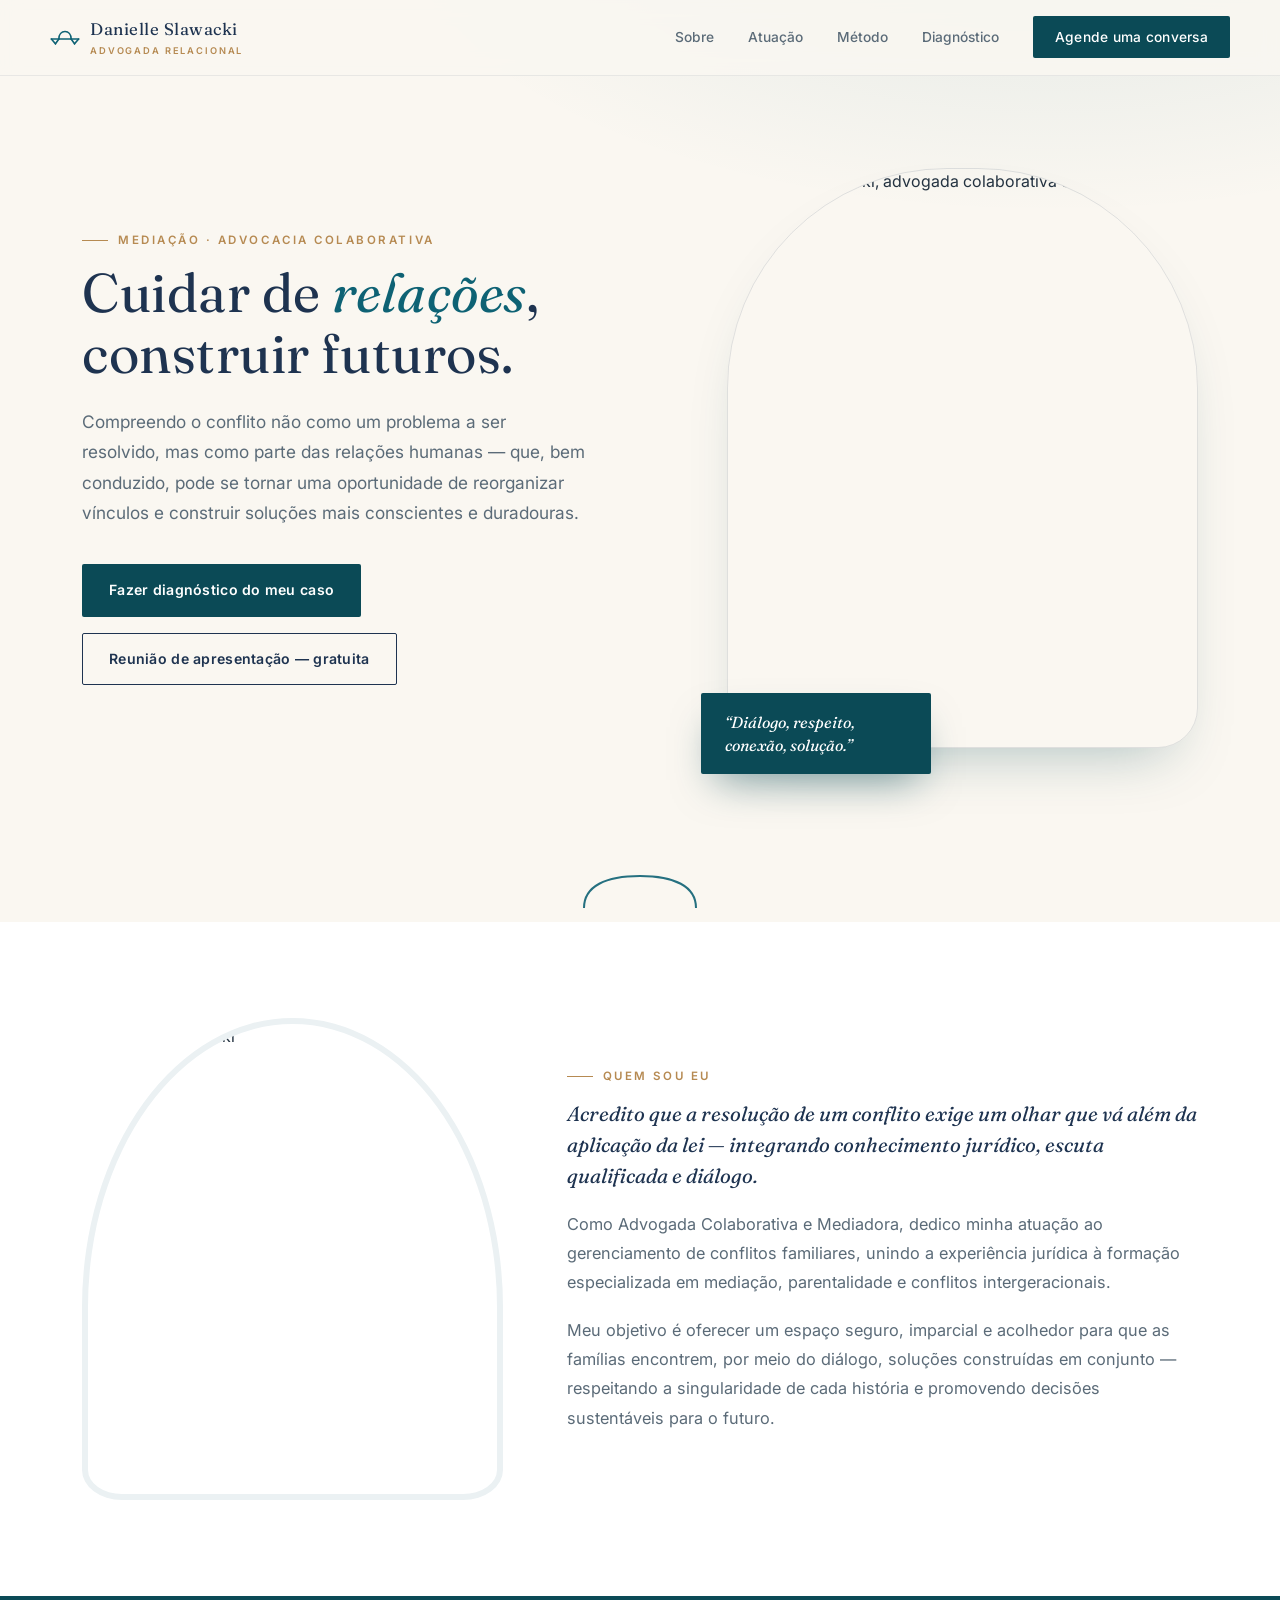
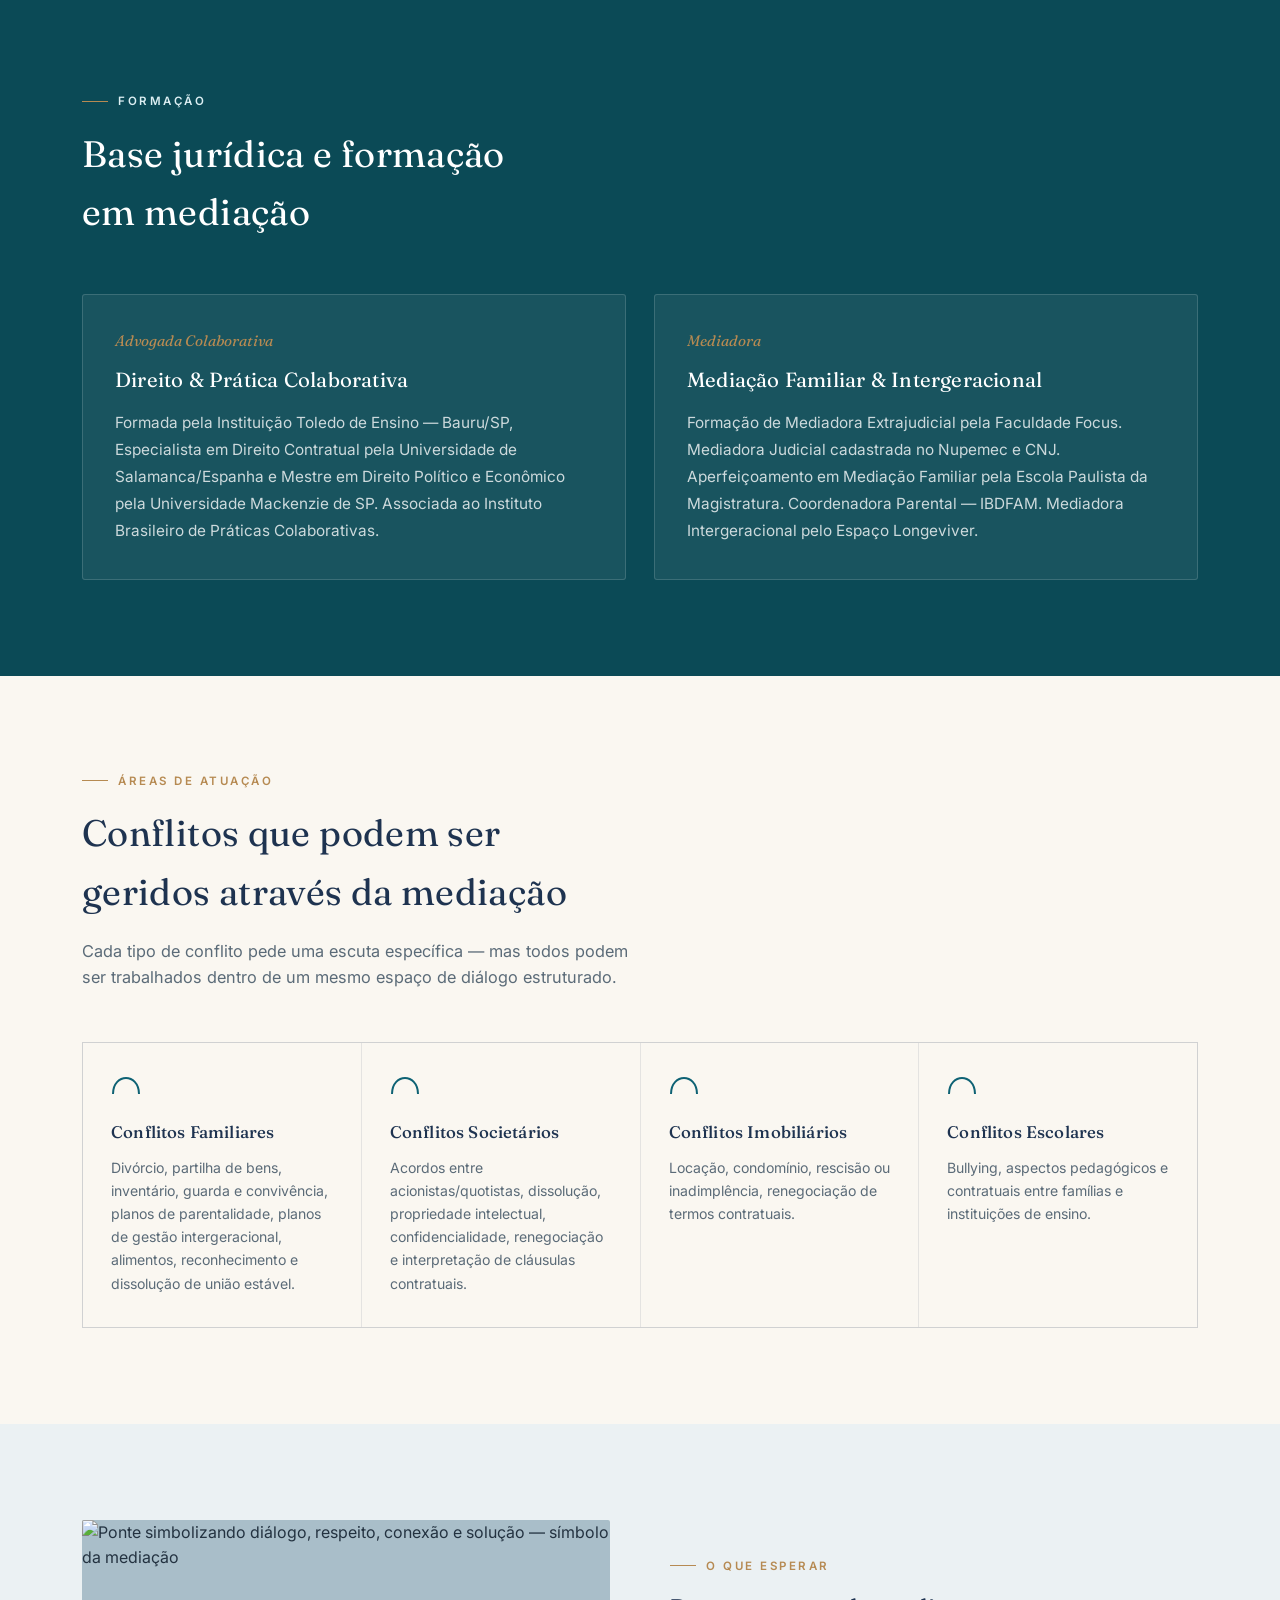
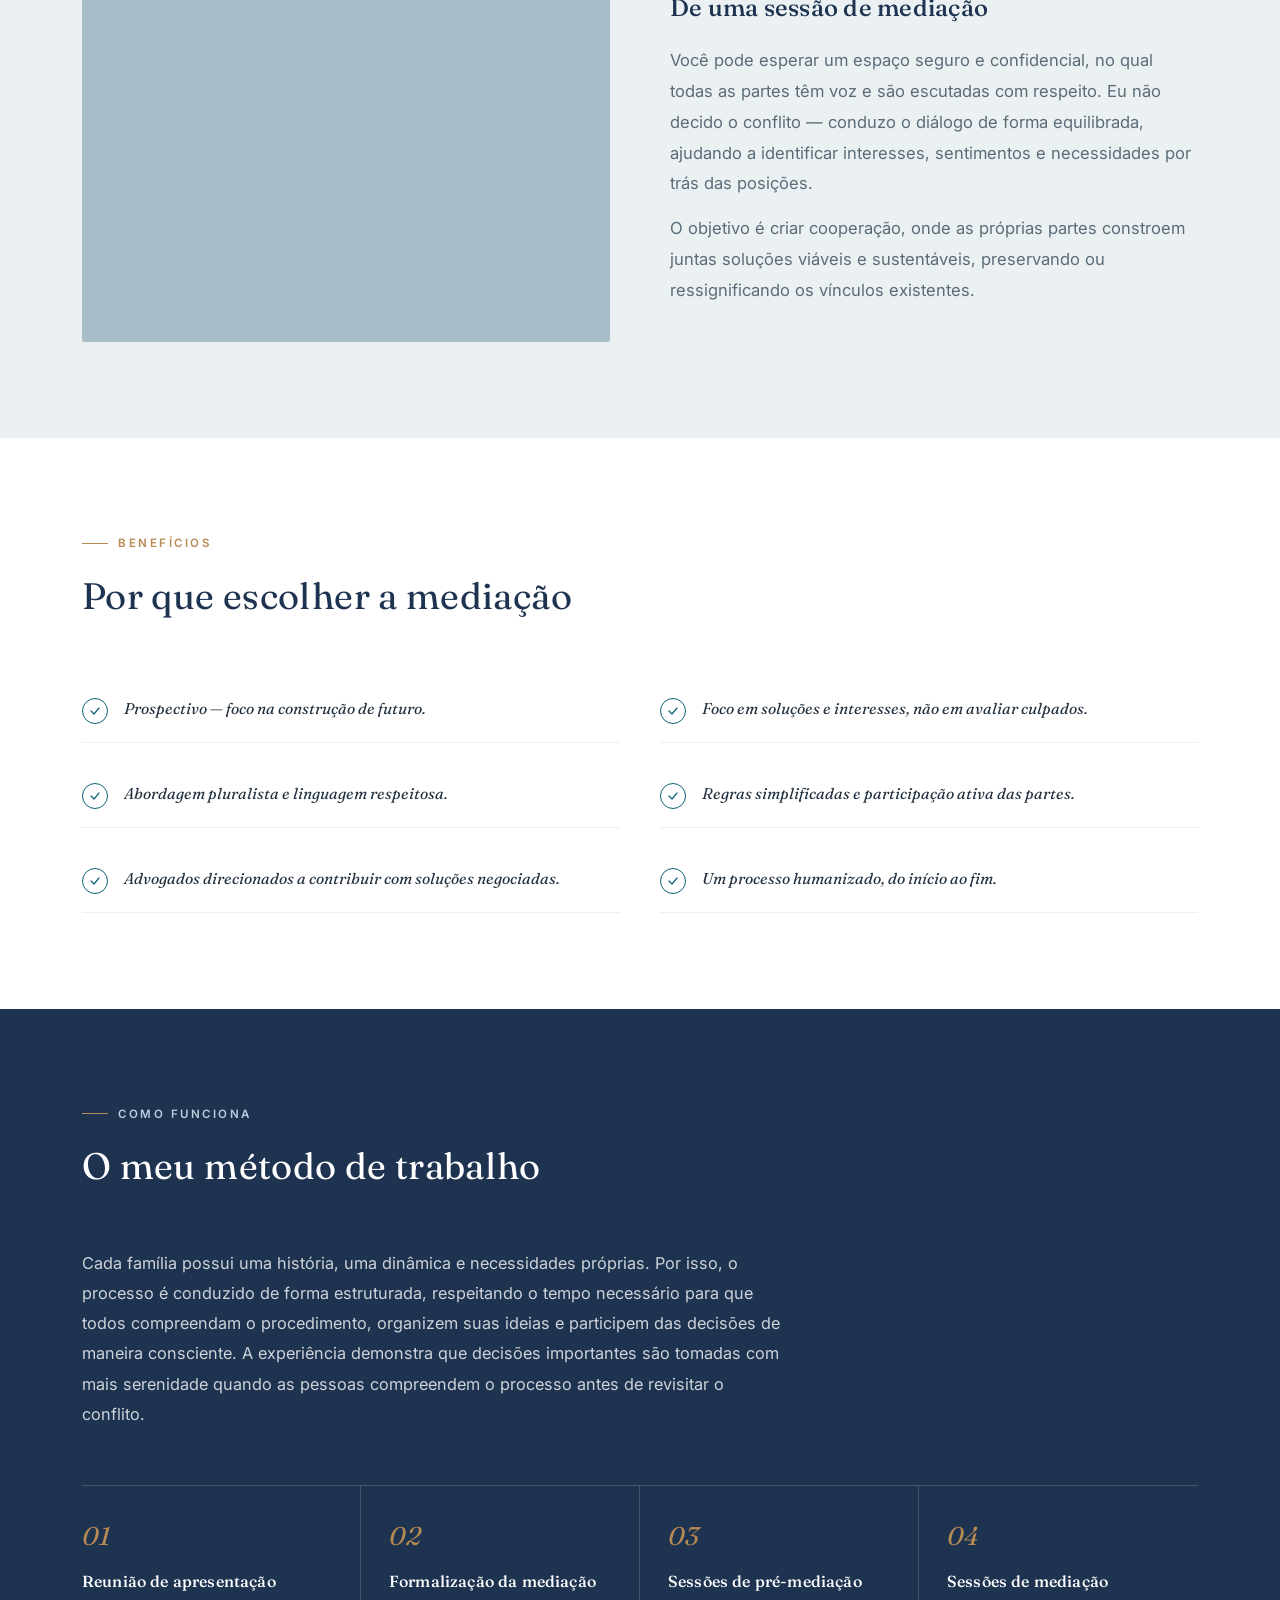
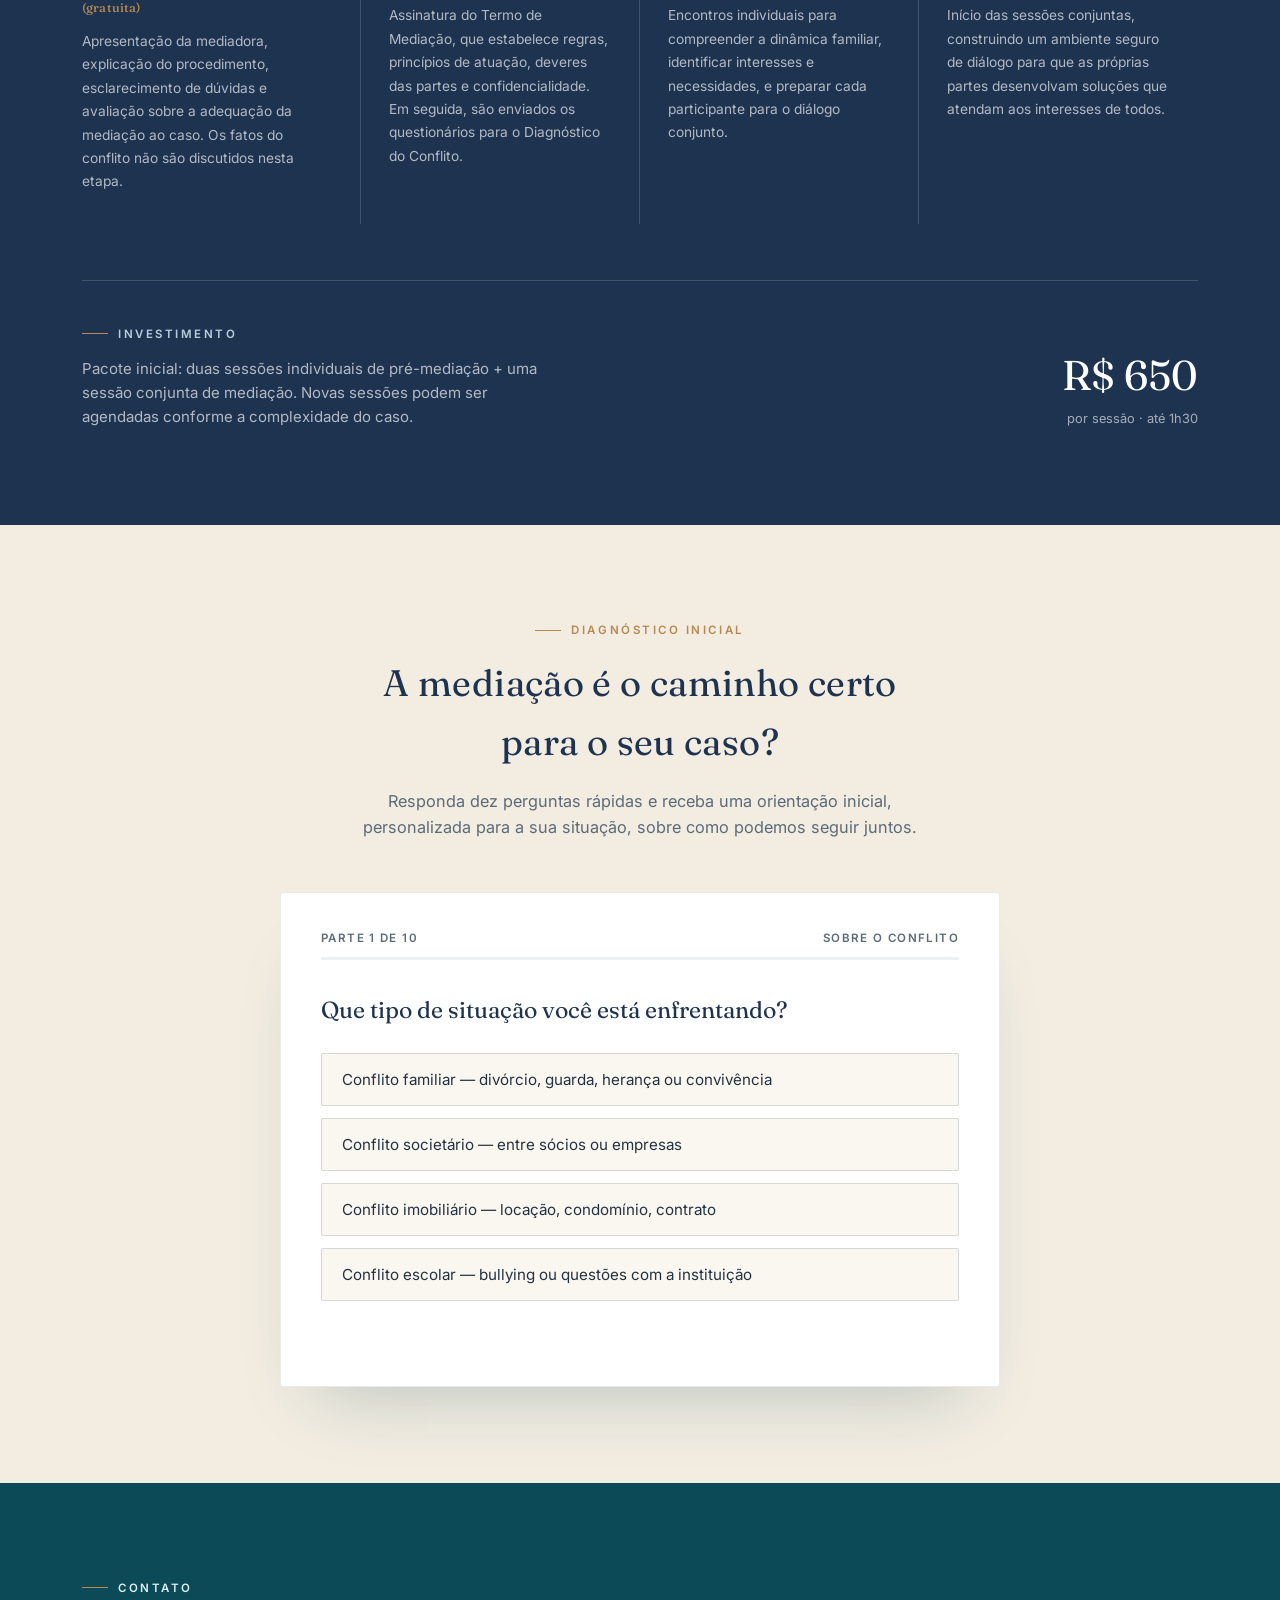
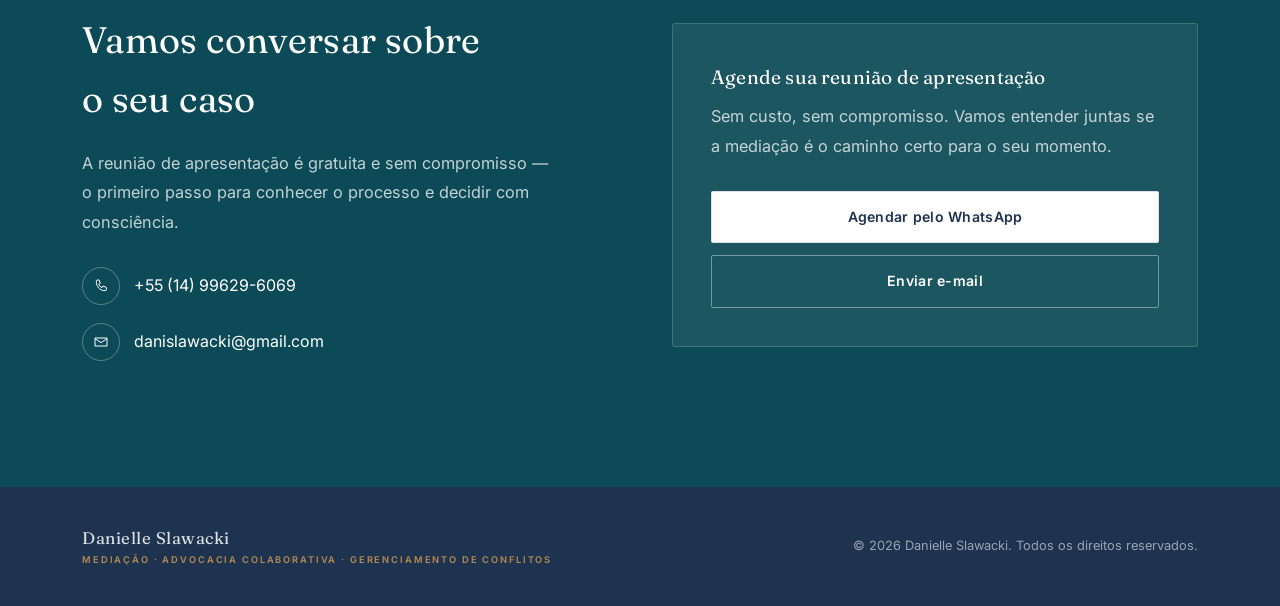
==== index.html @ 9bd189d7 "Rename INDEX~1.HTM to index.html" ====
<!DOCTYPE html>
<html lang="pt-BR">
<head>
<meta charset="UTF-8">
<meta name="viewport" content="width=device-width, initial-scale=1.0">
<title>Danielle Slawacki — Advogada Relacional | Mediação e Advocacia Colaborativa</title>
<meta name="description" content="Mediação, advocacia colaborativa e gerenciamento de conflitos familiares, societários e imobiliários. Reunião de apresentação gratuita.">
<link rel="preconnect" href="https://fonts.googleapis.com">
<link rel="preconnect" href="https://fonts.gstatic.com" crossorigin>
<link href="https://fonts.googleapis.com/css2?family=Fraunces:ital,opsz,wght@0,9..144,300;0,9..144,400;0,9..144,500;0,9..144,600;1,9..144,400;1,9..144,500&family=Inter:wght@300;400;500;600;700&display=swap" rel="stylesheet">
<style>
  :root{
    --teal-deep:#0B4A56;
    --teal:#0E6274;
    --teal-soft:#2E8494;
    --navy:#1E3350;
    --sage:#A9BEC9;
    --sage-light:#EBF1F3;
    --cream:#FAF7F1;
    --cream-dark:#F2ECE1;
    --gold:#B68A52;
    --white:#FFFFFF;
    --ink:#233240;
    --ink-soft:#5B6B78;
    --radius-arch: 200px 200px 0 0;
    --serif: 'Fraunces', serif;
    --sans: 'Inter', sans-serif;
  }

  *{box-sizing:border-box; margin:0; padding:0;}
  html{scroll-behavior:smooth;}
  body{
    font-family: var(--sans);
    color: var(--ink);
    background: var(--cream);
    line-height:1.6;
    -webkit-font-smoothing:antialiased;
  }
  img{max-width:100%; display:block;}
  a{color:inherit; text-decoration:none;}
  ul{list-style:none;}

  .container{max-width:1180px; margin:0 auto; padding:0 32px;}
  @media (max-width:640px){ .container{padding:0 22px;} }

  h1,h2,h3,h4{font-family:var(--serif); color:var(--navy); font-weight:500; letter-spacing:.01em;}

  .eyebrow{
    font-family:var(--sans); font-size:.72rem; letter-spacing:.22em; text-transform:uppercase;
    color:var(--gold); font-weight:600; margin-bottom:14px; display:flex; align-items:center; gap:10px;
  }
  .eyebrow::before{content:''; width:26px; height:1px; background:var(--gold);}

  /* ---------- Arch / bridge signature motif ---------- */
  .arch-divider{ width:100%; height:64px; display:flex; align-items:center; justify-content:center; }
  .arch-divider svg{ height:40px; width:auto; opacity:.9; }

  .arch-mask-top{
    -webkit-mask-image: radial-gradient(circle at 50% 100%, transparent 0, transparent 0);
  }

  /* ---------- Header ---------- */
  header{
    position:fixed; top:0; left:0; right:0; z-index:100;
    background:rgba(250,247,241,.86); backdrop-filter: blur(10px);
    border-bottom:1px solid rgba(30,51,80,.08);
    transition: background .3s;
  }
  .nav-wrap{display:flex; align-items:center; justify-content:space-between; padding:16px 0;}
  .brand{display:flex; align-items:center; gap:10px;}
  .brand svg{ width:30px; height:24px; }
  .brand-text{font-family:var(--serif); font-size:1.05rem; color:var(--navy); letter-spacing:.03em;}
  .brand-text span{display:block; font-family:var(--sans); font-size:.58rem; letter-spacing:.2em; color:var(--gold); font-weight:600; margin-top:1px;}

  nav.links{display:flex; gap:34px; align-items:center;}
  nav.links a{font-size:.86rem; color:var(--ink-soft); font-weight:500; transition:color .2s;}
  nav.links a:hover{color:var(--teal);}
  .nav-cta{
    background:var(--teal-deep); color:var(--white); padding:10px 22px; border-radius:2px;
    font-size:.82rem; font-weight:600; letter-spacing:.02em; transition:background .2s;
  }
  nav.links a.nav-cta{ color:var(--white); }
  .nav-cta:hover{background:var(--navy); color:var(--white);}
  .menu-btn{display:none; flex-direction:column; gap:5px; background:none; border:none; cursor:pointer; padding:6px;}
  .menu-btn span{width:22px; height:2px; background:var(--navy); display:block;}

  @media (max-width: 880px){
    nav.links{ position:fixed; top:64px; left:0; right:0; background:var(--cream); flex-direction:column;
      align-items:flex-start; gap:0; padding:8px 22px 20px; border-bottom:1px solid rgba(30,51,80,.08);
      transform:translateY(-130%); transition:transform .3s ease; }
    nav.links.open{ transform:translateY(0); }
    nav.links a{ width:100%; padding:13px 0; border-bottom:1px solid rgba(30,51,80,.06); }
    .nav-cta{ margin-top:12px; text-align:center; }
    .menu-btn{display:flex;}
  }

  /* ---------- Hero ---------- */
  .hero{
    padding:168px 0 110px;
    background:
      radial-gradient(1100px 500px at 82% -10%, rgba(14,98,116,.10), transparent 60%),
      var(--cream);
    position:relative; overflow:hidden;
  }
  .hero-grid{display:grid; grid-template-columns:1.05fr .85fr; gap:64px; align-items:center;}
  @media (max-width:900px){ .hero-grid{grid-template-columns:1fr; gap:48px;} }

  .hero h1{font-size:clamp(2.3rem, 4.4vw, 3.4rem); line-height:1.12; font-weight:400; color:var(--navy);}
  .hero h1 em{font-style:italic; color:var(--teal);}
  .hero p.lede{margin-top:22px; font-size:1.08rem; color:var(--ink-soft); max-width:46ch; line-height:1.75;}
  .hero-ctas{display:flex; gap:16px; margin-top:36px; flex-wrap:wrap;}

  .btn{
    display:inline-flex; align-items:center; gap:10px; padding:14px 26px; font-size:.88rem; font-weight:600;
    letter-spacing:.02em; border-radius:2px; transition:all .25s ease; cursor:pointer; border:1px solid transparent;
  }
  .btn-primary{background:var(--teal-deep); color:var(--white);}
  .btn-primary:hover{background:var(--navy); transform:translateY(-1px);}
  .btn-outline{border-color:var(--navy); color:var(--navy);}
  .btn-outline:hover{background:var(--navy); color:var(--white);}
  .btn-light{background:var(--white); color:var(--navy); border-color:rgba(30,51,80,.15);}
  .btn-light:hover{border-color:var(--navy);}

  .hero-photo{position:relative;}
  .hero-photo .frame{
    border-radius:220px 220px 40px 40px; overflow:hidden; border:1px solid rgba(30,51,80,.12);
    box-shadow:0 30px 60px -30px rgba(11,74,86,.35);
  }
  .hero-photo img{width:100%; aspect-ratio:3/3.7; object-fit:cover;}
  .hero-tagline{
    position:absolute; bottom:-26px; left:-26px; background:var(--teal-deep); color:var(--white);
    padding:18px 24px; max-width:230px; border-radius:2px; box-shadow:0 20px 40px -14px rgba(11,74,86,.5);
  }
  .hero-tagline p{font-family:var(--serif); font-style:italic; font-size:1rem; line-height:1.4;}
  @media (max-width:900px){ .hero-tagline{left:0;} }

  /* ---------- Sections generic ---------- */
  section{padding:96px 0;}
  .section-head{max-width:640px; margin-bottom:52px;}
  .section-head h2{font-size:clamp(1.7rem,3vw,2.3rem); font-weight:400;}
  .section-head p{margin-top:16px; color:var(--ink-soft); font-size:1.02rem; max-width:56ch;}

  /* ---------- Quem sou eu ---------- */
  .about{background:var(--white);}
  .about-grid{display:grid; grid-template-columns:.8fr 1.2fr; gap:64px; align-items:center;}
  @media (max-width:860px){ .about-grid{grid-template-columns:1fr;} }
  .about-photo{border-radius:50% 50% 40px 40px / 60% 60% 30px 30px; overflow:hidden; border:6px solid var(--sage-light);}
  .about-photo img{width:100%; aspect-ratio:1/1.15; object-fit:cover;}
  .about-text p{color:var(--ink-soft); margin-bottom:18px; font-size:1.02rem; line-height:1.8;}
  .about-text p:first-of-type{font-family:var(--serif); font-size:1.28rem; font-style:italic; color:var(--navy); line-height:1.5;}

  /* ---------- Formação ---------- */
  .formacao{background:var(--teal-deep); color:var(--white); position:relative;}
  .formacao .section-head h2, .formacao .eyebrow{color:var(--white);}
  .formacao .eyebrow{color:#DCEFF3;}
  .formacao .eyebrow::before{background:var(--gold);}
  .formacao .section-head p{color:rgba(255,255,255,.72);}
  .cards-2{display:grid; grid-template-columns:1fr 1fr; gap:28px;}
  @media (max-width:760px){ .cards-2{grid-template-columns:1fr;} }
  .fcard{
    background:rgba(255,255,255,.06); border:1px solid rgba(255,255,255,.15); padding:34px 32px; border-radius:3px;
  }
  .fcard .fnum{font-family:var(--serif); font-style:italic; color:var(--gold); font-size:.95rem; margin-bottom:10px; display:block;}
  .fcard h3{color:var(--white); font-size:1.28rem; margin-bottom:14px; font-weight:400;}
  .fcard p{color:rgba(255,255,255,.78); font-size:.96rem; line-height:1.75;}

  /* ---------- Áreas / conflitos ---------- */
  .areas{background:var(--cream);}
  .areas-grid{display:grid; grid-template-columns:repeat(4,1fr); gap:1px; background:rgba(30,51,80,.1); border:1px solid rgba(30,51,80,.1);}
  @media (max-width:900px){ .areas-grid{grid-template-columns:repeat(2,1fr);} }
  @media (max-width:560px){ .areas-grid{grid-template-columns:1fr;} }
  .area-card{background:var(--cream); padding:32px 28px;}
  .area-card .arch-icon{margin-bottom:16px;}
  .area-card h3{font-size:1.05rem; margin-bottom:10px; font-weight:500;}
  .area-card p{font-size:.88rem; color:var(--ink-soft); line-height:1.65;}

  /* ---------- Sessão / expect ---------- */
  .expect{background:var(--sage-light);}
  .expect-grid{display:grid; grid-template-columns:1fr 1fr; gap:60px; align-items:center;}
  @media (max-width:860px){ .expect-grid{grid-template-columns:1fr;} }
  .expect-visual{
    background:var(--sage); border-radius:2px; aspect-ratio:4/3.2; display:flex; align-items:center; justify-content:center;
    position:relative; overflow:hidden;
  }
  .expect-visual svg{width:60%; height:60%; opacity:.9;}
  .expect-text p{color:var(--ink-soft); font-size:1.04rem; line-height:1.85;}

  /* ---------- Benefícios ---------- */
  .beneficios{background:var(--white);}
  .benef-grid{display:grid; grid-template-columns:repeat(2,1fr); gap:20px 40px;}
  @media (max-width:700px){ .benef-grid{grid-template-columns:1fr;} }
  .benef-item{display:flex; gap:16px; padding:18px 0; border-bottom:1px solid rgba(30,51,80,.08);}
  .benef-item .mark{
    width:26px; height:26px; border-radius:50%; border:1px solid var(--teal); flex-shrink:0;
    display:flex; align-items:center; justify-content:center; margin-top:2px;
  }
  .benef-item .mark svg{width:12px; height:12px;}
  .benef-item p{font-size:.98rem; color:var(--ink); font-style:italic; font-family:var(--serif);}

  /* ---------- Método ---------- */
  .metodo{background:var(--navy); color:var(--white);}
  .metodo .eyebrow{color:#B9CEDC;}
  .metodo .eyebrow::before{background:var(--gold);}
  .metodo .section-head h2{color:var(--white);}
  .metodo .section-head p{color:rgba(255,255,255,.68);}
  .metodo-intro{color:rgba(255,255,255,.78); max-width:70ch; margin-bottom:56px; font-size:1.02rem; line-height:1.85;}
  .steps{display:grid; grid-template-columns:repeat(4,1fr); gap:0; border-top:1px solid rgba(255,255,255,.16);}
  @media (max-width:900px){ .steps{grid-template-columns:1fr 1fr;} }
  @media (max-width:560px){ .steps{grid-template-columns:1fr;} }
  .step{padding:30px 28px 30px 28px; border-right:1px solid rgba(255,255,255,.16);}
  .steps .step:first-child{padding-left:0;}
  .steps .step:last-child{border-right:none;}
  @media (max-width:900px){ .step:nth-child(2n){border-right:none;} }
  @media (max-width:560px){ .step{border-right:none !important; border-bottom:1px solid rgba(255,255,255,.16);} }
  .step .snum{font-family:var(--serif); font-style:italic; font-size:1.6rem; color:var(--gold);}
  .step h4{color:var(--white); font-size:1rem; margin:12px 0 10px; font-weight:500;}
  .step p{font-size:.86rem; color:rgba(255,255,255,.66); line-height:1.7;}

  .invest{
    margin-top:56px; padding-top:44px; border-top:1px solid rgba(255,255,255,.16);
    display:flex; justify-content:space-between; align-items:flex-end; flex-wrap:wrap; gap:24px;
  }
  .invest-copy p{color:rgba(255,255,255,.66); font-size:.94rem; max-width:52ch; margin-top:8px;}
  .invest-price{text-align:right;}
  .invest-price .amount{font-family:var(--serif); font-size:2.6rem; color:var(--white); font-weight:400;}
  .invest-price .unit{font-size:.8rem; color:rgba(255,255,255,.6);}

  /* ---------- Diagnóstico (quiz) ---------- */
  .diagnostico{background:var(--cream-dark); position:relative;}
  .quiz-shell{
    max-width:720px; margin:0 auto; background:var(--white); border-radius:3px; border:1px solid rgba(30,51,80,.1);
    box-shadow:0 40px 70px -40px rgba(11,74,86,.28); overflow:hidden;
  }
  .quiz-top{padding:36px 40px 0;}
  @media (max-width:600px){ .quiz-top{padding:28px 22px 0;} }
  .quiz-progress-label{
    display:flex; justify-content:space-between; font-size:.72rem; letter-spacing:.12em; text-transform:uppercase;
    color:var(--ink-soft); font-weight:600; margin-bottom:10px;
  }
  .quiz-progress-track{height:3px; background:var(--sage-light); border-radius:2px; overflow:hidden;}
  .quiz-progress-fill{height:100%; background:var(--teal); width:25%; transition:width .4s ease;}
  .quiz-body{padding:34px 40px 40px;}
  @media (max-width:600px){ .quiz-body{padding:26px 22px 34px;} }
  .quiz-question{font-family:var(--serif); font-size:1.45rem; color:var(--navy); font-weight:400; margin-bottom:26px; line-height:1.4;}
  .quiz-options{display:flex; flex-direction:column; gap:12px;}
  .quiz-option{
    text-align:left; padding:16px 20px; border:1px solid rgba(30,51,80,.16); background:var(--cream);
    border-radius:2px; font-size:.95rem; color:var(--ink); cursor:pointer; transition:all .2s ease; font-family:var(--sans);
  }
  .quiz-option:hover{border-color:var(--teal); background:var(--sage-light);}
  .quiz-option.selected{border-color:var(--teal-deep); background:var(--sage-light); color:var(--teal-deep); font-weight:600;}
  .quiz-nav{display:flex; justify-content:space-between; margin-top:30px; align-items:center;}
  .quiz-back{font-size:.85rem; color:var(--ink-soft); cursor:pointer; background:none; border:none; visibility:hidden;}
  .quiz-back.show{visibility:visible;}

  .quiz-result{display:none;}
  .quiz-result.active{display:block;}
  .quiz-result .eyebrow{margin-bottom:12px;}
  .quiz-result h3{font-size:1.5rem; font-weight:400; margin-bottom:16px; line-height:1.4;}
  .quiz-result p{color:var(--ink-soft); font-size:.98rem; line-height:1.8; margin-bottom:26px;}
  .quiz-result-ctas{display:flex; gap:14px; flex-wrap:wrap;}
  .quiz-restart{margin-top:22px; font-size:.82rem; color:var(--ink-soft); text-decoration:underline; cursor:pointer; background:none; border:none;}

  .quiz-step{display:none;}
  .quiz-step.active{display:block;}

  /* ---------- Contato ---------- */
  .contato{background:var(--teal-deep); color:var(--white);}
  .contato-grid{display:grid; grid-template-columns:1fr 1fr; gap:64px; align-items:center;}
  @media (max-width:860px){ .contato-grid{grid-template-columns:1fr; gap:40px;} }
  .contato .eyebrow{color:#DCEFF3;}
  .contato .eyebrow::before{background:var(--gold);}
  .contato h2{color:var(--white); font-size:clamp(1.7rem,3vw,2.3rem); font-weight:400; margin-bottom:20px;}
  .contato > .contato-grid > div > p{color:rgba(255,255,255,.75); max-width:48ch; margin-bottom:30px; font-size:1.02rem; line-height:1.8;}
  .contact-list{display:flex; flex-direction:column; gap:18px; margin-bottom:30px;}
  .contact-item{display:flex; align-items:center; gap:14px; font-size:1rem;}
  .contact-item .ico{
    width:38px; height:38px; border-radius:50%; border:1px solid rgba(255,255,255,.3); flex-shrink:0;
    display:flex; align-items:center; justify-content:center;
  }
  .contact-item .ico svg{width:16px; height:16px;}
  .contact-card{background:rgba(255,255,255,.07); border:1px solid rgba(255,255,255,.16); padding:38px; border-radius:3px;}
  .contact-card h3{color:var(--white); font-weight:400; font-size:1.2rem; margin-bottom:10px;}
  .contact-card p{color:rgba(255,255,255,.7); font-size:.92rem; margin-bottom:24px;}

  /* ---------- Footer ---------- */
  footer{background:var(--navy); color:rgba(255,255,255,.55); padding:38px 0;}
  .footer-grid{display:flex; justify-content:space-between; align-items:center; flex-wrap:wrap; gap:16px;}
  .footer-grid .brand-text{color:rgba(255,255,255,.85);}
  .footer-grid .brand-text span{color:var(--gold);}
  footer p{font-size:.8rem;}

  /* Reveal on scroll */
  .reveal{opacity:0; transform:translateY(22px); transition:opacity .7s ease, transform .7s ease;}
  .reveal.in{opacity:1; transform:translateY(0);}

  @media (prefers-reduced-motion: reduce){
    html{scroll-behavior:auto;}
    .reveal{opacity:1; transform:none; transition:none;}
  }

  :focus-visible{outline:2px solid var(--teal); outline-offset:2px;}
</style>
</head>
<body>

<!-- ============ HEADER ============ -->
<header>
  <div class="container nav-wrap">
    <a href="#top" class="brand">
      <svg viewBox="0 0 44 24" fill="none" xmlns="http://www.w3.org/2000/svg">
        <path d="M13 15C13 8 17 4 22 4C27 4 31 8 31 15" stroke="#0E6274" stroke-width="2.4" stroke-linecap="round"/>
        <path d="M2 15H42" stroke="#0E6274" stroke-width="2.4" stroke-linecap="round"/>
        <path d="M2 15L8 22" stroke="#0E6274" stroke-width="2.4" stroke-linecap="round"/>
        <path d="M13 15L8 22" stroke="#0E6274" stroke-width="2.4" stroke-linecap="round"/>
        <path d="M31 15L36 22" stroke="#0E6274" stroke-width="2.4" stroke-linecap="round"/>
        <path d="M42 15L36 22" stroke="#0E6274" stroke-width="2.4" stroke-linecap="round"/>
      </svg>
      <span class="brand-text">Danielle Slawacki<span>ADVOGADA RELACIONAL</span></span>
    </a>
    <nav class="links" id="navLinks">
      <a href="#sobre">Sobre</a>
      <a href="#atuacao">Atuação</a>
      <a href="#metodo">Método</a>
      <a href="#diagnostico">Diagnóstico</a>
      <a href="#contato" class="nav-cta">Agende uma conversa</a>
    </nav>
    <button class="menu-btn" id="menuBtn" aria-label="Abrir menu"><span></span><span></span><span></span></button>
  </div>
</header>

<!-- ============ HERO ============ -->
<section class="hero" id="top">
  <div class="container hero-grid">
    <div class="reveal in">
      <div class="eyebrow">Mediação · Advocacia Colaborativa</div>
      <h1>Cuidar de <em>relações</em>,<br>construir futuros.</h1>
      <p class="lede">Compreendo o conflito não como um problema a ser resolvido, mas como parte das relações humanas — que, bem conduzido, pode se tornar uma oportunidade de reorganizar vínculos e construir soluções mais conscientes e duradouras.</p>
      <div class="hero-ctas">
        <a href="#diagnostico" class="btn btn-primary">Fazer diagnóstico do meu caso</a>
        <a href="#contato" class="btn btn-outline">Reunião de apresentação — gratuita</a>
      </div>
    </div>
    <div class="hero-photo reveal in">
      <div class="frame">
        <img src="danielle-hero.jpg" alt="Danielle Slawacki, advogada colaborativa e mediadora">
      </div>
      <div class="hero-tagline">
        <p>“Diálogo, respeito, conexão, solução.”</p>
      </div>
    </div>
  </div>
</section>

<div class="arch-divider" aria-hidden="true">
  <svg viewBox="0 0 120 40" fill="none" xmlns="http://www.w3.org/2000/svg">
    <path d="M4 38C4 16 26 6 60 6C94 6 116 16 116 38" stroke="#0E6274" stroke-width="2"/>
  </svg>
</div>

<!-- ============ QUEM SOU EU ============ -->
<section class="about" id="sobre">
  <div class="container about-grid">
    <div class="about-photo reveal">
      <img src="danielle-about.jpg" alt="Danielle Slawacki">
    </div>
    <div class="about-text reveal">
      <div class="eyebrow">Quem sou eu</div>
      <p>Acredito que a resolução de um conflito exige um olhar que vá além da aplicação da lei — integrando conhecimento jurídico, escuta qualificada e diálogo.</p>
      <p>Como Advogada Colaborativa e Mediadora, dedico minha atuação ao gerenciamento de conflitos familiares, unindo a experiência jurídica à formação especializada em mediação, parentalidade e conflitos intergeracionais.</p>
      <p>Meu objetivo é oferecer um espaço seguro, imparcial e acolhedor para que as famílias encontrem, por meio do diálogo, soluções construídas em conjunto — respeitando a singularidade de cada história e promovendo decisões sustentáveis para o futuro.</p>
    </div>
  </div>
</section>

<!-- ============ FORMAÇÃO ============ -->
<section class="formacao" id="formacao">
  <div class="container">
    <div class="section-head reveal">
      <div class="eyebrow">Formação</div>
      <h2>Base jurídica e formação<br>em mediação</h2>
    </div>
    <div class="cards-2 reveal">
      <div class="fcard">
        <span class="fnum">Advogada Colaborativa</span>
        <h3>Direito &amp; Prática Colaborativa</h3>
        <p>Formada pela Instituição Toledo de Ensino — Bauru/SP, Especialista em Direito Contratual pela Universidade de Salamanca/Espanha e Mestre em Direito Político e Econômico pela Universidade Mackenzie de SP. Associada ao Instituto Brasileiro de Práticas Colaborativas.</p>
      </div>
      <div class="fcard">
        <span class="fnum">Mediadora</span>
        <h3>Mediação Familiar &amp; Intergeracional</h3>
        <p>Formação de Mediadora Extrajudicial pela Faculdade Focus. Mediadora Judicial cadastrada no Nupemec e CNJ. Aperfeiçoamento em Mediação Familiar pela Escola Paulista da Magistratura. Coordenadora Parental — IBDFAM. Mediadora Intergeracional pelo Espaço Longeviver.</p>
      </div>
    </div>
  </div>
</section>

<!-- ============ ÁREAS DE ATUAÇÃO ============ -->
<section class="areas" id="atuacao">
  <div class="container">
    <div class="section-head reveal">
      <div class="eyebrow">Áreas de Atuação</div>
      <h2>Conflitos que podem ser<br>geridos através da mediação</h2>
      <p>Cada tipo de conflito pede uma escuta específica — mas todos podem ser trabalhados dentro de um mesmo espaço de diálogo estruturado.</p>
    </div>
    <div class="areas-grid reveal">
      <div class="area-card">
        <div class="arch-icon">
          <svg width="30" height="20" viewBox="0 0 30 20" fill="none"><path d="M2 19C2 8 9 3 15 3C21 3 28 8 28 19" stroke="#0E6274" stroke-width="2"/></svg>
        </div>
        <h3>Conflitos Familiares</h3>
        <p>Divórcio, partilha de bens, inventário, guarda e convivência, planos de parentalidade, planos de gestão intergeracional, alimentos, reconhecimento e dissolução de união estável.</p>
      </div>
      <div class="area-card">
        <div class="arch-icon">
          <svg width="30" height="20" viewBox="0 0 30 20" fill="none"><path d="M2 19C2 8 9 3 15 3C21 3 28 8 28 19" stroke="#0E6274" stroke-width="2"/></svg>
        </div>
        <h3>Conflitos Societários</h3>
        <p>Acordos entre acionistas/quotistas, dissolução, propriedade intelectual, confidencialidade, renegociação e interpretação de cláusulas contratuais.</p>
      </div>
      <div class="area-card">
        <div class="arch-icon">
          <svg width="30" height="20" viewBox="0 0 30 20" fill="none"><path d="M2 19C2 8 9 3 15 3C21 3 28 8 28 19" stroke="#0E6274" stroke-width="2"/></svg>
        </div>
        <h3>Conflitos Imobiliários</h3>
        <p>Locação, condomínio, rescisão ou inadimplência, renegociação de termos contratuais.</p>
      </div>
      <div class="area-card">
        <div class="arch-icon">
          <svg width="30" height="20" viewBox="0 0 30 20" fill="none"><path d="M2 19C2 8 9 3 15 3C21 3 28 8 28 19" stroke="#0E6274" stroke-width="2"/></svg>
        </div>
        <h3>Conflitos Escolares</h3>
        <p>Bullying, aspectos pedagógicos e contratuais entre famílias e instituições de ensino.</p>
      </div>
    </div>
  </div>
</section>

<!-- ============ O QUE ESPERAR ============ -->
<section class="expect">
  <div class="container expect-grid">
    <div class="expect-visual reveal">
      <img src="danielle-bridge-family.png" alt="Ponte simbolizando diálogo, respeito, conexão e solução — símbolo da mediação" style="width:100%; height:100%; object-fit:cover;">
    </div>
    <div class="expect-text reveal">
      <div class="eyebrow">O que esperar</div>
      <h2>De uma sessão de mediação</h2>
      <p style="margin-top:18px;">Você pode esperar um espaço seguro e confidencial, no qual todas as partes têm voz e são escutadas com respeito. Eu não decido o conflito — conduzo o diálogo de forma equilibrada, ajudando a identificar interesses, sentimentos e necessidades por trás das posições.</p>
      <p style="margin-top:14px;">O objetivo é criar cooperação, onde as próprias partes constroem juntas soluções viáveis e sustentáveis, preservando ou ressignificando os vínculos existentes.</p>
    </div>
  </div>
</section>

<!-- ============ BENEFÍCIOS ============ -->
<section class="beneficios">
  <div class="container">
    <div class="section-head reveal">
      <div class="eyebrow">Benefícios</div>
      <h2>Por que escolher a mediação</h2>
    </div>
    <div class="benef-grid reveal">
      <div class="benef-item"><span class="mark"><svg viewBox="0 0 24 24" fill="none"><path d="M4 12L10 18L20 6" stroke="#0E6274" stroke-width="2.4" stroke-linecap="round" stroke-linejoin="round"/></svg></span><p>Prospectivo — foco na construção de futuro.</p></div>
      <div class="benef-item"><span class="mark"><svg viewBox="0 0 24 24" fill="none"><path d="M4 12L10 18L20 6" stroke="#0E6274" stroke-width="2.4" stroke-linecap="round" stroke-linejoin="round"/></svg></span><p>Foco em soluções e interesses, não em avaliar culpados.</p></div>
      <div class="benef-item"><span class="mark"><svg viewBox="0 0 24 24" fill="none"><path d="M4 12L10 18L20 6" stroke="#0E6274" stroke-width="2.4" stroke-linecap="round" stroke-linejoin="round"/></svg></span><p>Abordagem pluralista e linguagem respeitosa.</p></div>
      <div class="benef-item"><span class="mark"><svg viewBox="0 0 24 24" fill="none"><path d="M4 12L10 18L20 6" stroke="#0E6274" stroke-width="2.4" stroke-linecap="round" stroke-linejoin="round"/></svg></span><p>Regras simplificadas e participação ativa das partes.</p></div>
      <div class="benef-item"><span class="mark"><svg viewBox="0 0 24 24" fill="none"><path d="M4 12L10 18L20 6" stroke="#0E6274" stroke-width="2.4" stroke-linecap="round" stroke-linejoin="round"/></svg></span><p>Advogados direcionados a contribuir com soluções negociadas.</p></div>
      <div class="benef-item"><span class="mark"><svg viewBox="0 0 24 24" fill="none"><path d="M4 12L10 18L20 6" stroke="#0E6274" stroke-width="2.4" stroke-linecap="round" stroke-linejoin="round"/></svg></span><p>Um processo humanizado, do início ao fim.</p></div>
    </div>
  </div>
</section>

<!-- ============ MÉTODO ============ -->
<section class="metodo" id="metodo">
  <div class="container">
    <div class="section-head reveal">
      <div class="eyebrow">Como funciona</div>
      <h2>O meu método de trabalho</h2>
    </div>
    <p class="metodo-intro reveal">Cada família possui uma história, uma dinâmica e necessidades próprias. Por isso, o processo é conduzido de forma estruturada, respeitando o tempo necessário para que todos compreendam o procedimento, organizem suas ideias e participem das decisões de maneira consciente. A experiência demonstra que decisões importantes são tomadas com mais serenidade quando as pessoas compreendem o processo antes de revisitar o conflito.</p>

    <div class="steps reveal">
      <div class="step">
        <span class="snum">01</span>
        <h4>Reunião de apresentação<br><em style="color:#B68A52; font-style:normal; font-size:.78rem;">(gratuita)</em></h4>
        <p>Apresentação da mediadora, explicação do procedimento, esclarecimento de dúvidas e avaliação sobre a adequação da mediação ao caso. Os fatos do conflito não são discutidos nesta etapa.</p>
      </div>
      <div class="step">
        <span class="snum">02</span>
        <h4>Formalização da mediação</h4>
        <p>Assinatura do Termo de Mediação, que estabelece regras, princípios de atuação, deveres das partes e confidencialidade. Em seguida, são enviados os questionários para o Diagnóstico do Conflito.</p>
      </div>
      <div class="step">
        <span class="snum">03</span>
        <h4>Sessões de pré-mediação</h4>
        <p>Encontros individuais para compreender a dinâmica familiar, identificar interesses e necessidades, e preparar cada participante para o diálogo conjunto.</p>
      </div>
      <div class="step">
        <span class="snum">04</span>
        <h4>Sessões de mediação</h4>
        <p>Início das sessões conjuntas, construindo um ambiente seguro de diálogo para que as próprias partes desenvolvam soluções que atendam aos interesses de todos.</p>
      </div>
    </div>

    <div class="invest reveal">
      <div class="invest-copy">
        <div class="eyebrow" style="color:#B9CEDC;">Investimento</div>
        <p>Pacote inicial: duas sessões individuais de pré-mediação + uma sessão conjunta de mediação. Novas sessões podem ser agendadas conforme a complexidade do caso.</p>
      </div>
      <div class="invest-price">
        <div class="amount">R$ 650</div>
        <div class="unit">por sessão · até 1h30</div>
      </div>
    </div>
  </div>
</section>

<!-- ============ DIAGNÓSTICO / QUESTIONÁRIO ============ -->
<section class="diagnostico" id="diagnostico">
  <div class="container">
    <div class="section-head reveal" style="margin-left:auto; margin-right:auto; text-align:center; max-width:600px;">
      <div class="eyebrow" style="justify-content:center;">Diagnóstico inicial</div>
      <h2>A mediação é o caminho certo<br>para o seu caso?</h2>
      <p style="margin-left:auto; margin-right:auto;">Responda dez perguntas rápidas e receba uma orientação inicial, personalizada para a sua situação, sobre como podemos seguir juntos.</p>
    </div>

    <div class="quiz-shell reveal" id="quizShell">
      <div class="quiz-top" id="quizProgressWrap">
        <div class="quiz-progress-label">
          <span id="quizPartLabel">Parte 1 de 10</span>
          <span id="quizPartName">Sobre o conflito</span>
        </div>
        <div class="quiz-progress-track"><div class="quiz-progress-fill" id="quizFill"></div></div>
      </div>

      <div class="quiz-body">
        <!-- Step 1 -->
        <div class="quiz-step active" data-step="0">
          <div class="quiz-question">Que tipo de situação você está enfrentando?</div>
          <div class="quiz-options" data-q="0">
            <button class="quiz-option" data-value="familiar">Conflito familiar — divórcio, guarda, herança ou convivência</button>
            <button class="quiz-option" data-value="societario">Conflito societário — entre sócios ou empresas</button>
            <button class="quiz-option" data-value="imobiliario">Conflito imobiliário — locação, condomínio, contrato</button>
            <button class="quiz-option" data-value="escolar">Conflito escolar — bullying ou questões com a instituição</button>
          </div>
        </div>

        <!-- Step 2 -->
        <div class="quiz-step" data-step="1">
          <div class="quiz-question">As partes ainda conseguem se comunicar, mesmo que com dificuldade?</div>
          <div class="quiz-options" data-q="1">
            <button class="quiz-option" data-value="dificil">Sim, com dificuldade — mas ainda existe algum diálogo</button>
            <button class="quiz-option" data-value="rompido">Não, o diálogo direto está rompido</button>
            <button class="quiz-option" data-value="semcontato">Prefiro não ter contato direto por enquanto</button>
          </div>
        </div>

        <!-- Step 3 -->
        <div class="quiz-step" data-step="2">
          <div class="quiz-question">Há filhos ou outros dependentes diretamente envolvidos nessa situação?</div>
          <div class="quiz-options" data-q="2">
            <button class="quiz-option" data-value="filhos-menores">Sim, filhos menores de idade</button>
            <button class="quiz-option" data-value="filhos-adultos">Sim, filhos já adultos ou outros familiares dependentes</button>
            <button class="quiz-option" data-value="sem-filhos">Não há filhos ou dependentes envolvidos</button>
          </div>
        </div>

        <!-- Step 4 -->
        <div class="quiz-step" data-step="3">
          <div class="quiz-question">Há quanto tempo esse conflito vem se arrastando?</div>
          <div class="quiz-options" data-q="3">
            <button class="quiz-option" data-value="recente">É recente — começou há poucas semanas ou meses</button>
            <button class="quiz-option" data-value="meses">Já dura alguns meses e tentamos resolver sozinhos</button>
            <button class="quiz-option" data-value="anos">Se arrasta há anos, já tentamos de tudo</button>
          </div>
        </div>

        <!-- Step 5 -->
        <div class="quiz-step" data-step="4">
          <div class="quiz-question">O que é mais importante para você neste momento?</div>
          <div class="quiz-options" data-q="4">
            <button class="quiz-option" data-value="relacao">Preservar a relação, especialmente pensando no futuro</button>
            <button class="quiz-option" data-value="rapido">Chegar a um acordo de forma mais rápida e menos desgastante</button>
            <button class="quiz-option" data-value="direitos">Entender melhor meus direitos antes de decidir qualquer coisa</button>
          </div>
        </div>

        <!-- Step 6 -->
        <div class="quiz-step" data-step="5">
          <div class="quiz-question">Já existe um processo judicial em andamento sobre esse conflito?</div>
          <div class="quiz-options" data-q="5">
            <button class="quiz-option" data-value="sim">Sim, já está em curso</button>
            <button class="quiz-option" data-value="nao">Não, ainda não</button>
            <button class="quiz-option" data-value="talvez">Não tenho certeza</button>
          </div>
        </div>

        <!-- Step 7 -->
        <div class="quiz-step" data-step="6">
          <div class="quiz-question">Você já conta com um advogado ou advogada te acompanhando?</div>
          <div class="quiz-options" data-q="6">
            <button class="quiz-option" data-value="tem-advogado">Sim, já tenho acompanhamento jurídico</button>
            <button class="quiz-option" data-value="procurando">Ainda não, estou buscando orientação agora</button>
            <button class="quiz-option" data-value="nao-sabe">Não sei se preciso de um neste momento</button>
          </div>
        </div>

        <!-- Step 8 -->
        <div class="quiz-step" data-step="7">
          <div class="quiz-question">Qual o seu nível de urgência para resolver essa questão?</div>
          <div class="quiz-options" data-q="7">
            <button class="quiz-option" data-value="urgente">Urgente — preciso encaminhar isso nas próximas semanas</button>
            <button class="quiz-option" data-value="moderada">Moderada — tenho alguns meses pela frente</button>
            <button class="quiz-option" data-value="semPressa">Sem pressa — quero entender bem o processo antes</button>
          </div>
        </div>

        <!-- Step 9 -->
        <div class="quiz-step" data-step="8">
          <div class="quiz-question">Como você se sente em relação a participar de conversas conjuntas com a outra parte?</div>
          <div class="quiz-options" data-q="8">
            <button class="quiz-option" data-value="confortavel">Confortável, desde que conduzido por uma mediadora</button>
            <button class="quiz-option" data-value="precisa-preparo">Preciso de preparo antes — sessões individuais me ajudariam</button>
            <button class="quiz-option" data-value="inseguro">Ainda estou insegura(o) sobre participar de qualquer conversa direta</button>
          </div>
        </div>

        <!-- Step 10 -->
        <div class="quiz-step" data-step="9">
          <div class="quiz-question">O que você espera alcançar ao final desse processo?</div>
          <div class="quiz-options" data-q="9">
            <button class="quiz-option" data-value="acordo">Um acordo formalizado que todos possam cumprir</button>
            <button class="quiz-option" data-value="dialogo">Retomar o diálogo e reorganizar a relação</button>
            <button class="quiz-option" data-value="clareza">Ter clareza sobre meus direitos e minhas opções</button>
          </div>
        </div>

        <div class="quiz-nav" id="quizNav">
          <button class="quiz-back" id="quizBack">← Voltar</button>
        </div>

        <!-- Result -->
        <div class="quiz-result" id="quizResult">
          <div class="eyebrow">Seu diagnóstico inicial</div>
          <h3 id="resultTitle"></h3>
          <p id="resultBody"></p>
          <div class="quiz-result-ctas">
            <a href="#" id="resultWhats" target="_blank" class="btn btn-primary">Conversar no WhatsApp</a>
            <a href="#" id="resultEmail" class="btn btn-outline">Enviar por e-mail</a>
          </div>
          <button class="quiz-restart" id="quizRestart">Refazer o diagnóstico</button>
        </div>
      </div>
    </div>
  </div>
</section>

<!-- ============ CONTATO ============ -->
<section class="contato" id="contato">
  <div class="container contato-grid">
    <div class="reveal">
      <div class="eyebrow">Contato</div>
      <h2>Vamos conversar sobre<br>o seu caso</h2>
      <p>A reunião de apresentação é gratuita e sem compromisso — o primeiro passo para conhecer o processo e decidir com consciência.</p>
      <div class="contact-list">
        <div class="contact-item">
          <span class="ico"><svg viewBox="0 0 24 24" fill="none"><path d="M6 3h3l2 5-2.5 1.5a11 11 0 0 0 5 5L15 12l5 2v3a2 2 0 0 1-2 2C10.5 19 5 13.5 5 5a2 2 0 0 1 1-2Z" stroke="#fff" stroke-width="1.5" stroke-linejoin="round"/></svg></span>
          +55 (14) 99629-6069
        </div>
        <div class="contact-item">
          <span class="ico"><svg viewBox="0 0 24 24" fill="none"><path d="M3 6h18v12H3V6Z" stroke="#fff" stroke-width="1.5"/><path d="M3 7l9 6 9-6" stroke="#fff" stroke-width="1.5"/></svg></span>
          danislawacki@gmail.com
        </div>
      </div>
    </div>

    <div class="contact-card reveal">
      <h3>Agende sua reunião de apresentação</h3>
      <p>Sem custo, sem compromisso. Vamos entender juntas se a mediação é o caminho certo para o seu momento.</p>
      <a href="https://wa.me/5514996296069?text=Ol%C3%A1%2C%20Danielle!%20Gostaria%20de%20agendar%20uma%20reuni%C3%A3o%20de%20apresenta%C3%A7%C3%A3o%20gratuita." target="_blank" class="btn btn-light" style="width:100%; justify-content:center; margin-bottom:12px;">Agendar pelo WhatsApp</a>
      <a href="mailto:danislawacki@gmail.com?subject=Reuni%C3%A3o%20de%20apresenta%C3%A7%C3%A3o" class="btn btn-outline" style="width:100%; justify-content:center; border-color:rgba(255,255,255,.4); color:#fff;">Enviar e-mail</a>
    </div>
  </div>
</section>

<!-- ============ FOOTER ============ -->
<footer>
  <div class="container footer-grid">
    <span class="brand-text">Danielle Slawacki<span>MEDIAÇÃO · ADVOCACIA COLABORATIVA · GERENCIAMENTO DE CONFLITOS</span></span>
    <p>© 2026 Danielle Slawacki. Todos os direitos reservados.</p>
  </div>
</footer>

<script>
  // Mobile nav
  const menuBtn = document.getElementById('menuBtn');
  const navLinks = document.getElementById('navLinks');
  menuBtn.addEventListener('click', () => navLinks.classList.toggle('open'));
  navLinks.querySelectorAll('a').forEach(a => a.addEventListener('click', () => navLinks.classList.remove('open')));

  // Reveal on scroll
  const revealEls = document.querySelectorAll('.reveal');
  const io = new IntersectionObserver((entries) => {
    entries.forEach(e => { if (e.isIntersecting) { e.target.classList.add('in'); io.unobserve(e.target); } });
  }, { threshold: .12 });
  revealEls.forEach(el => io.observe(el));

  // ---------------- Quiz ----------------
  const partNames = [
    'Sobre o conflito',
    'Diálogo entre as partes',
    'Filhos e dependentes',
    'Tempo de conflito',
    'Sua prioridade',
    'Situação judicial',
    'Acompanhamento jurídico',
    'Urgência',
    'Conversas conjuntas',
    'O que você espera'
  ];
  const steps = document.querySelectorAll('.quiz-step');
  const totalSteps = steps.length;
  let current = 0;
  const answers = {};

  const fill = document.getElementById('quizFill');
  const partLabel = document.getElementById('quizPartLabel');
  const partName = document.getElementById('quizPartName');
  const backBtn = document.getElementById('quizBack');
  const progressWrap = document.getElementById('quizProgressWrap');
  const result = document.getElementById('quizResult');

  function renderProgress(){
    fill.style.width = (((current) / totalSteps) * 100) + '%';
    partLabel.textContent = 'Parte ' + (current+1) + ' de ' + totalSteps;
    partName.textContent = partNames[current];
    backBtn.classList.toggle('show', current > 0);
  }
  renderProgress();

  function goToStep(i){
    steps.forEach(s => s.classList.remove('active'));
    steps[i].classList.add('active');
    current = i;
    renderProgress();
  }

  document.querySelectorAll('.quiz-options').forEach(group => {
    group.addEventListener('click', (e) => {
      const btn = e.target.closest('.quiz-option');
      if (!btn) return;
      const qIndex = group.getAttribute('data-q');
      answers[qIndex] = btn.getAttribute('data-value');
      group.querySelectorAll('.quiz-option').forEach(b => b.classList.remove('selected'));
      btn.classList.add('selected');
      setTimeout(() => {
        if (current < totalSteps - 1) {
          goToStep(current + 1);
        } else {
          showResult();
        }
      }, 260);
    });
  });

  backBtn.addEventListener('click', () => { if (current > 0) goToStep(current - 1); });

  function showResult(){
    document.querySelectorAll('.quiz-step').forEach(s => s.style.display = 'none');
    progressWrap.style.display = 'none';
    backBtn.style.display = 'none';
    result.classList.add('active');

    const tipoLabels = { familiar: 'familiar', societario: 'societário', imobiliario: 'imobiliário', escolar: 'escolar' };
    const tipo = tipoLabels[answers[0]] || 'seu';
    const sentences = [];

    // Q1 - comunicação
    if (answers[1] === 'rompido') {
      sentences.push('Mesmo com o diálogo direto rompido, a mediação cria um espaço seguro e conduzido para que a conversa volte a acontecer, com a presença de uma mediadora.');
    } else if (answers[1] === 'semcontato') {
      sentences.push('É comum preferir não ter contato direto no início — por isso o processo começa com sessões individuais de pré-mediação, sem que as partes precisem se falar diretamente ainda.');
    } else {
      sentences.push('Como ainda existe algum diálogo entre as partes, esse é um ótimo ponto de partida para um processo conduzido com cuidado.');
    }

    // Q2 - filhos/dependentes
    if (answers[2] === 'filhos-menores') {
      sentences.push('Como há filhos menores envolvidos, um dos focos do trabalho será justamente construir planos de parentalidade e convivência que protejam o bem-estar deles.');
    } else if (answers[2] === 'filhos-adultos') {
      sentences.push('Com filhos adultos ou outros familiares dependentes na história, a mediação intergeracional pode ajudar a organizar os interesses de todas as gerações envolvidas.');
    } else {
      sentences.push('Sem filhos ou dependentes diretamente envolvidos, o processo pode se concentrar de forma mais objetiva nas questões entre as partes.');
    }

    // Q3 - tempo de conflito
    if (answers[3] === 'anos') {
      sentences.push('Um conflito que se arrasta há anos costuma carregar bastante desgaste — a mediação oferece um espaço estruturado para finalmente destravar o que não avançou sozinho.');
    } else if (answers[3] === 'meses') {
      sentences.push('Como vocês já tentaram resolver sozinhos por um tempo, a condução de uma mediadora pode trazer justamente a estrutura que faltava para destravar o diálogo.');
    } else {
      sentences.push('Por ser uma situação ainda recente, buscar a mediação agora pode evitar que o conflito se prolongue e se torne mais desgastante com o tempo.');
    }

    // Q4 - prioridade
    if (answers[4] === 'relacao') {
      sentences.push('Já que preservar a relação é sua prioridade, a mediação foi pensada exatamente para isso: construir soluções sem desgastar os vínculos que vão continuar existindo.');
    } else if (answers[4] === 'rapido') {
      sentences.push('A mediação tende a ser um caminho mais rápido e menos desgastante do que um processo judicial longo.');
    } else {
      sentences.push('Ao longo de todo o processo, você conta com o acompanhamento de advogados — o que garante que seus direitos sejam considerados antes de qualquer decisão.');
    }

    // Q5 - processo judicial
    if (answers[5] === 'sim') {
      sentences.push('Mesmo com um processo judicial em andamento, a mediação pode caminhar em paralelo e ajudar a construir um acordo mais rápido e sustentável.');
    } else if (answers[5] === 'talvez') {
      sentences.push('Se você não tem certeza sobre a situação judicial do caso, isso é algo que podemos esclarecer juntas logo na reunião de apresentação.');
    } else {
      sentences.push('Como ainda não há processo judicial em curso, este é o melhor momento para conhecer a mediação antes de qualquer decisão.');
    }

    // Q6 - advogado
    if (answers[6] === 'tem-advogado') {
      sentences.push('Como você já conta com acompanhamento jurídico, seu advogado ou advogada pode participar ativamente ao seu lado durante todo o processo de mediação.');
    } else if (answers[6] === 'procurando') {
      sentences.push('Se você ainda está buscando orientação jurídica, podemos conversar sobre isso na reunião de apresentação — inclusive sobre como funciona a advocacia colaborativa.');
    } else {
      sentences.push('Não se preocupe se ainda não sabe se precisa de um advogado agora — isso é algo que fica mais claro depois de entender melhor o processo.');
    }

    // Q7 - urgência
    if (answers[7] === 'urgente') {
      sentences.push('Pela urgência que você descreveu, podemos priorizar o agendamento da reunião de apresentação já nos próximos dias.');
    } else if (answers[7] === 'semPressa') {
      sentences.push('Como não há pressa, você pode usar esse tempo para entender bem o processo antes de decidir como seguir — sem nenhum compromisso.');
    } else {
      sentences.push('Com um prazo de alguns meses pela frente, há espaço tranquilo para conduzir cada etapa com o cuidado que ela pede.');
    }

    // Q8 - conforto em conversas conjuntas
    if (answers[8] === 'inseguro') {
      sentences.push('É natural ainda se sentir insegura(o) quanto a conversas diretas — por isso o processo é gradual, começando sempre por sessões individuais antes de qualquer encontro conjunto.');
    } else if (answers[8] === 'precisa-preparo') {
      sentences.push('As sessões individuais de pré-mediação existem justamente para te preparar com calma antes do diálogo conjunto.');
    } else {
      sentences.push('Sua disposição para participar de conversas conduzidas é um ótimo sinal de que o processo pode avançar de forma fluida.');
    }

    // Q9 - expectativa
    let closing = '';
    if (answers[9] === 'acordo') {
      closing = 'Com foco em chegar a um acordo formalizado que todas as partes possam cumprir, a mediação é um caminho direto para isso.';
    } else if (answers[9] === 'dialogo') {
      closing = 'Como o que você mais busca é retomar o diálogo e reorganizar a relação, esse é exatamente o coração do trabalho de mediação.';
    } else {
      closing = 'Buscar clareza sobre seus direitos e opções antes de decidir é um passo maduro — a reunião de apresentação é o espaço ideal para isso, sem qualquer compromisso.';
    }
    sentences.push(closing);

    const title = 'Seu caso ' + tipo + ' tem bom potencial para mediação.';
    const body = sentences.join(' ') + ' O próximo passo é uma Reunião de Apresentação — gratuita e sem compromisso.';

    document.getElementById('resultTitle').textContent = title;
    document.getElementById('resultBody').textContent = body;

    const labelMap = {
      1: { dificil: 'diálogo difícil, mas existente', rompido: 'diálogo rompido', semcontato: 'prefere sem contato direto' },
      2: { 'filhos-menores': 'filhos menores envolvidos', 'filhos-adultos': 'filhos adultos/dependentes envolvidos', 'sem-filhos': 'sem filhos envolvidos' },
      3: { recente: 'conflito recente', meses: 'conflito com alguns meses', anos: 'conflito de anos' },
      4: { relacao: 'prioridade: preservar a relação', rapido: 'prioridade: agilidade', direitos: 'prioridade: entender direitos' },
      5: { sim: 'processo judicial em curso', nao: 'sem processo judicial', talvez: 'não tem certeza sobre processo judicial' },
      6: { 'tem-advogado': 'já tem advogado(a)', procurando: 'buscando advogado(a)', 'nao-sabe': 'não sabe se precisa de advogado' },
      7: { urgente: 'urgência alta', moderada: 'urgência moderada', semPressa: 'sem pressa' },
      8: { confortavel: 'confortável com conversas conjuntas', 'precisa-preparo': 'precisa de preparo antes', inseguro: 'insegura(o) com conversas diretas' },
      9: { acordo: 'busca acordo formalizado', dialogo: 'busca retomar o diálogo', clareza: 'busca clareza sobre direitos' }
    };
    const summaryLines = Object.keys(labelMap).map(k => labelMap[k][answers[k]]).filter(Boolean).join(', ');

    const waText = encodeURIComponent(
      'Olá, Danielle! Fiz o diagnóstico inicial no site e gostaria de agendar uma reunião de apresentação gratuita.\n\n' +
      'Tipo de conflito: ' + tipo + '\n' +
      'Resumo das respostas: ' + summaryLines + '.'
    );
    document.getElementById('resultWhats').href = 'https://wa.me/5514996296069?text=' + waText;
    document.getElementById('resultEmail').href = 'mailto:danislawacki@gmail.com?subject=Reuni%C3%A3o%20de%20apresenta%C3%A7%C3%A3o%20-%20Diagn%C3%B3stico%20do%20site';
  }

  document.getElementById('quizRestart').addEventListener('click', () => {
    for (const k in answers) delete answers[k];
    document.querySelectorAll('.quiz-option.selected').forEach(b => b.classList.remove('selected'));
    result.classList.remove('active');
    progressWrap.style.display = '';
    backBtn.style.display = '';
    document.querySelectorAll('.quiz-step').forEach(s => s.style.display = '');
    goToStep(0);
  });
</script>
</body>
</html>
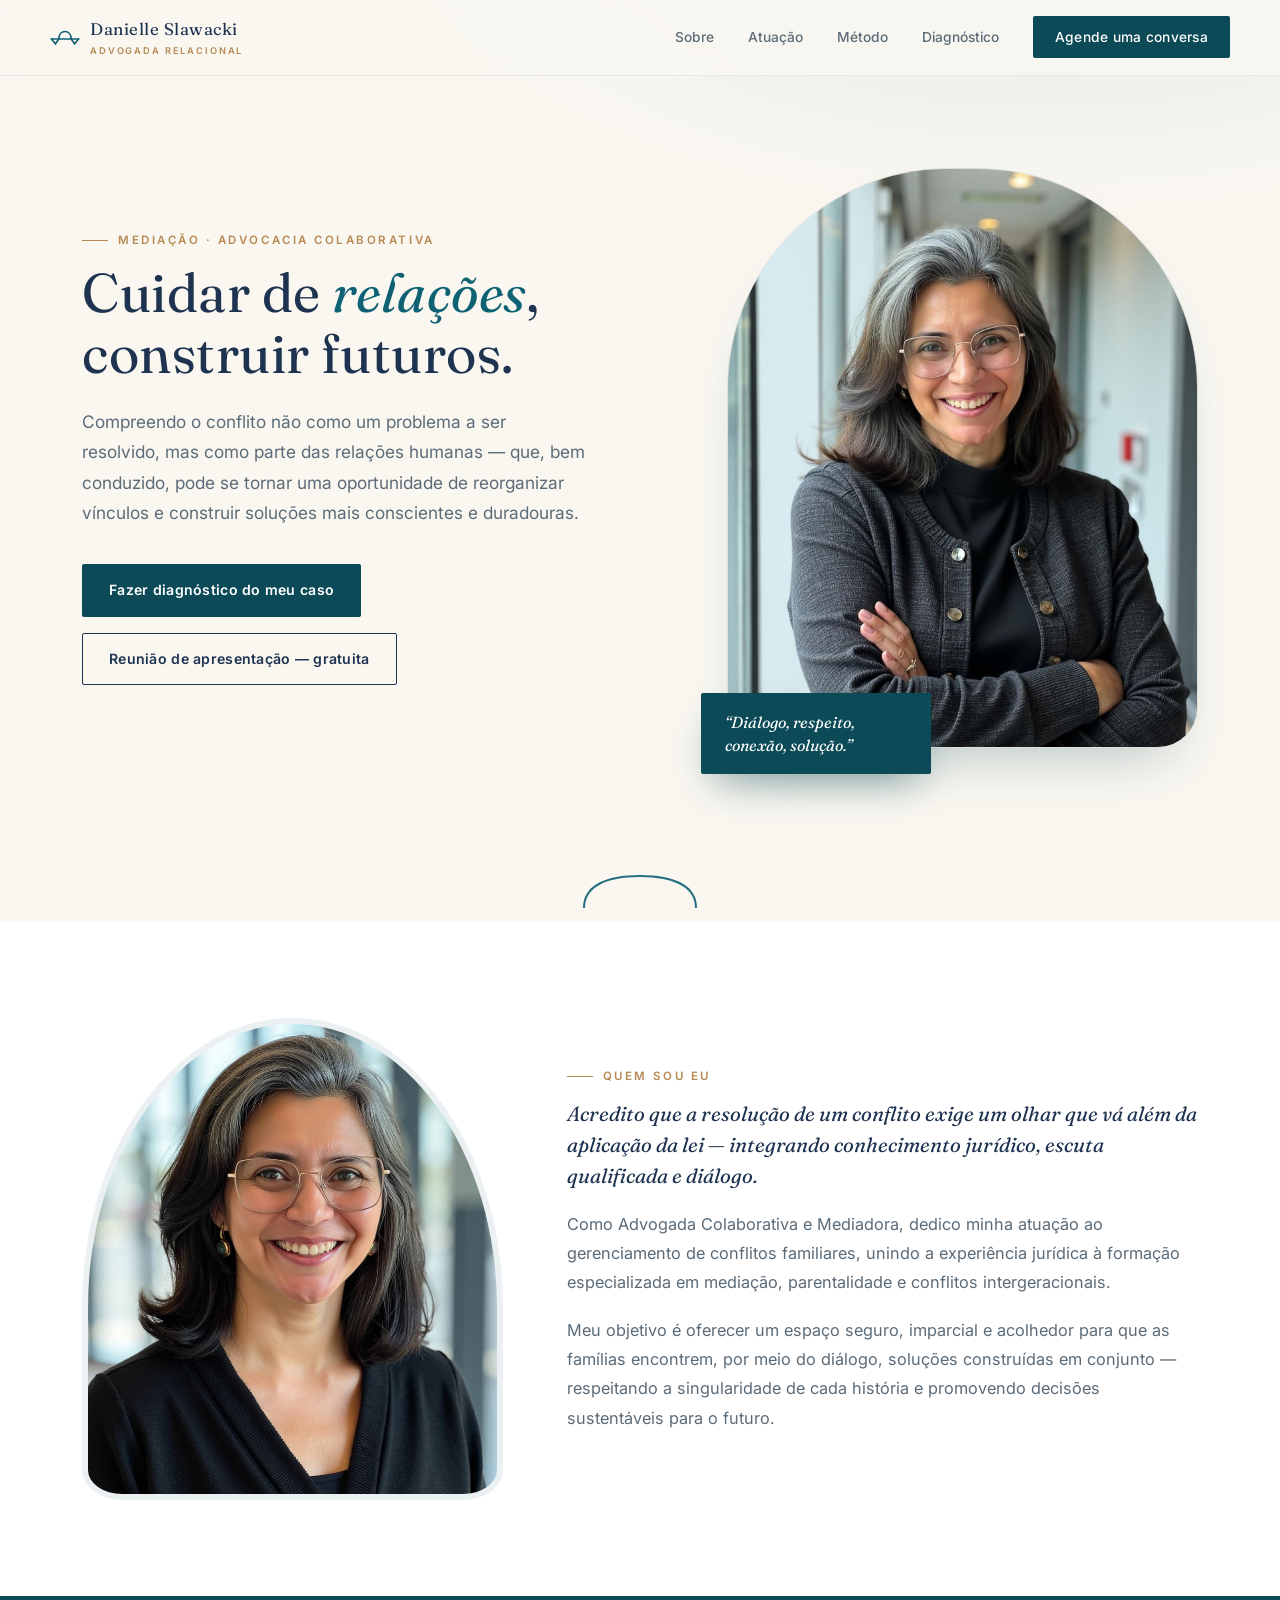
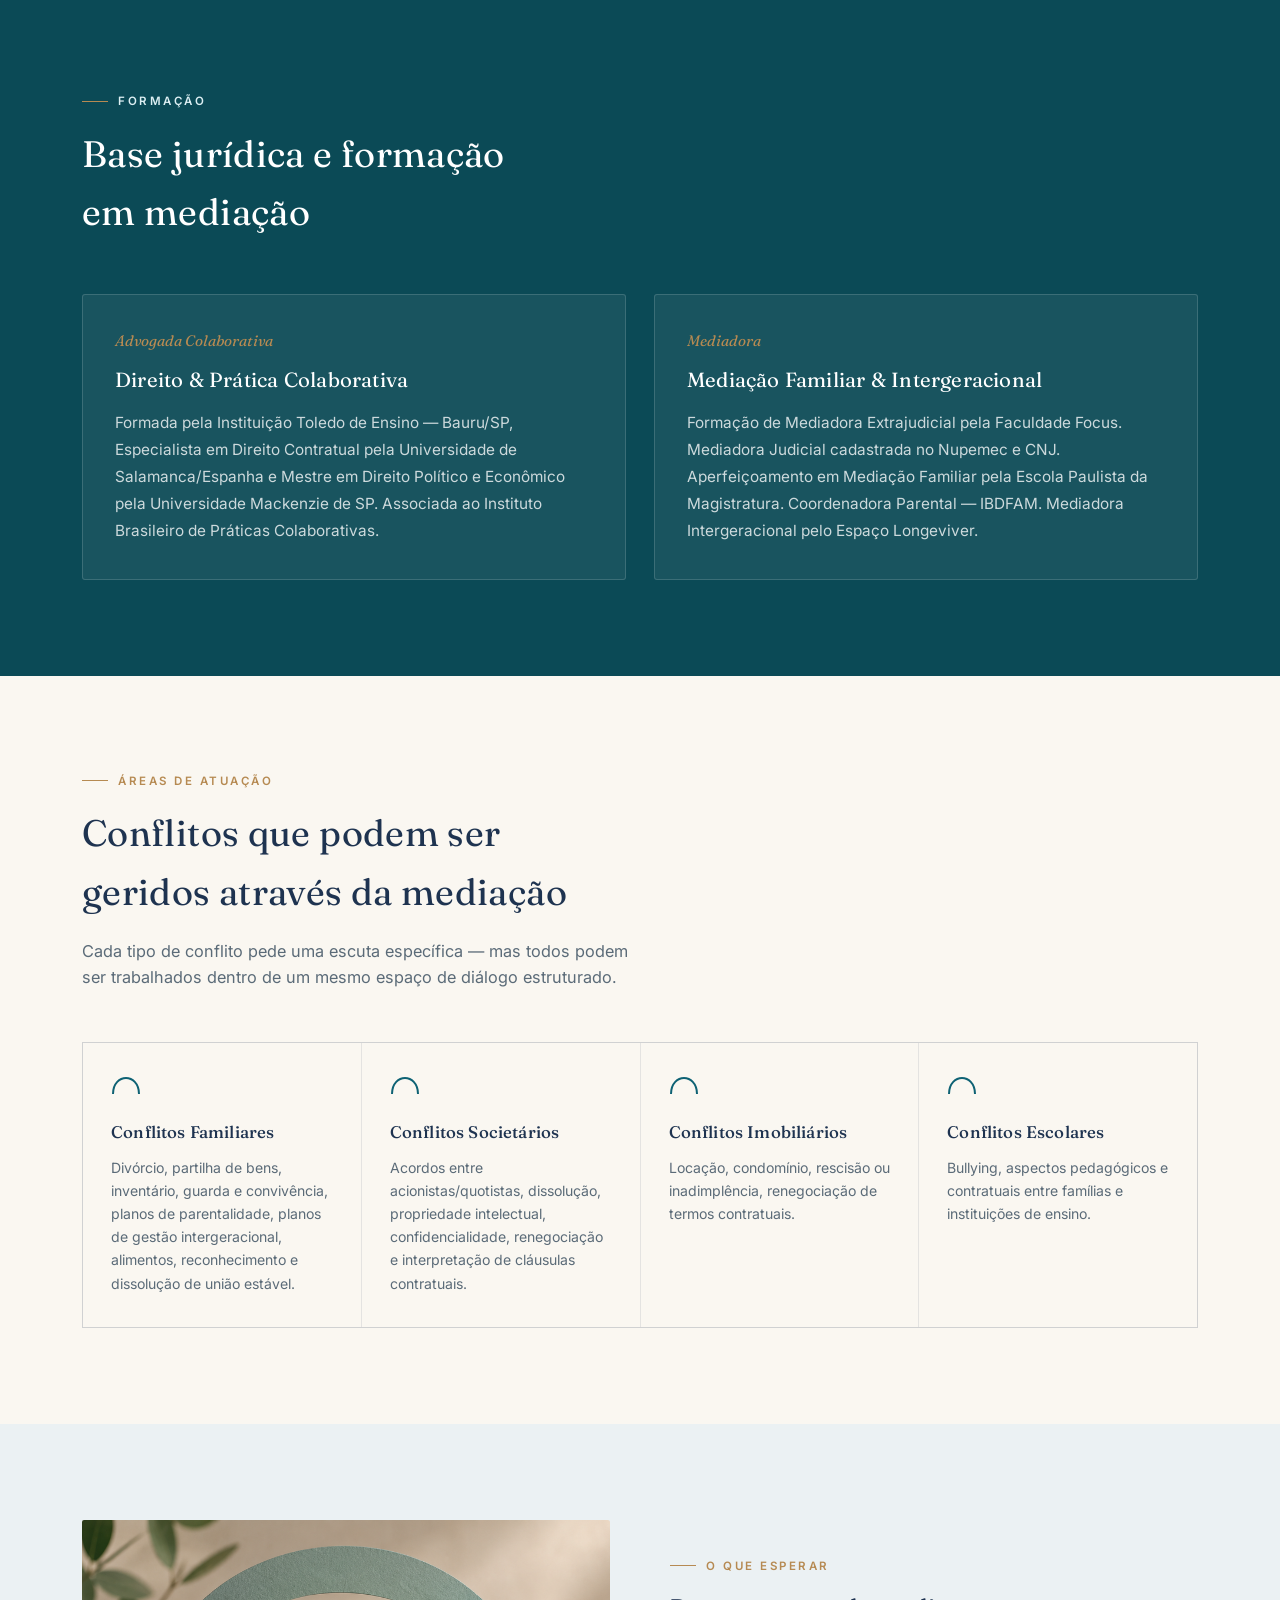
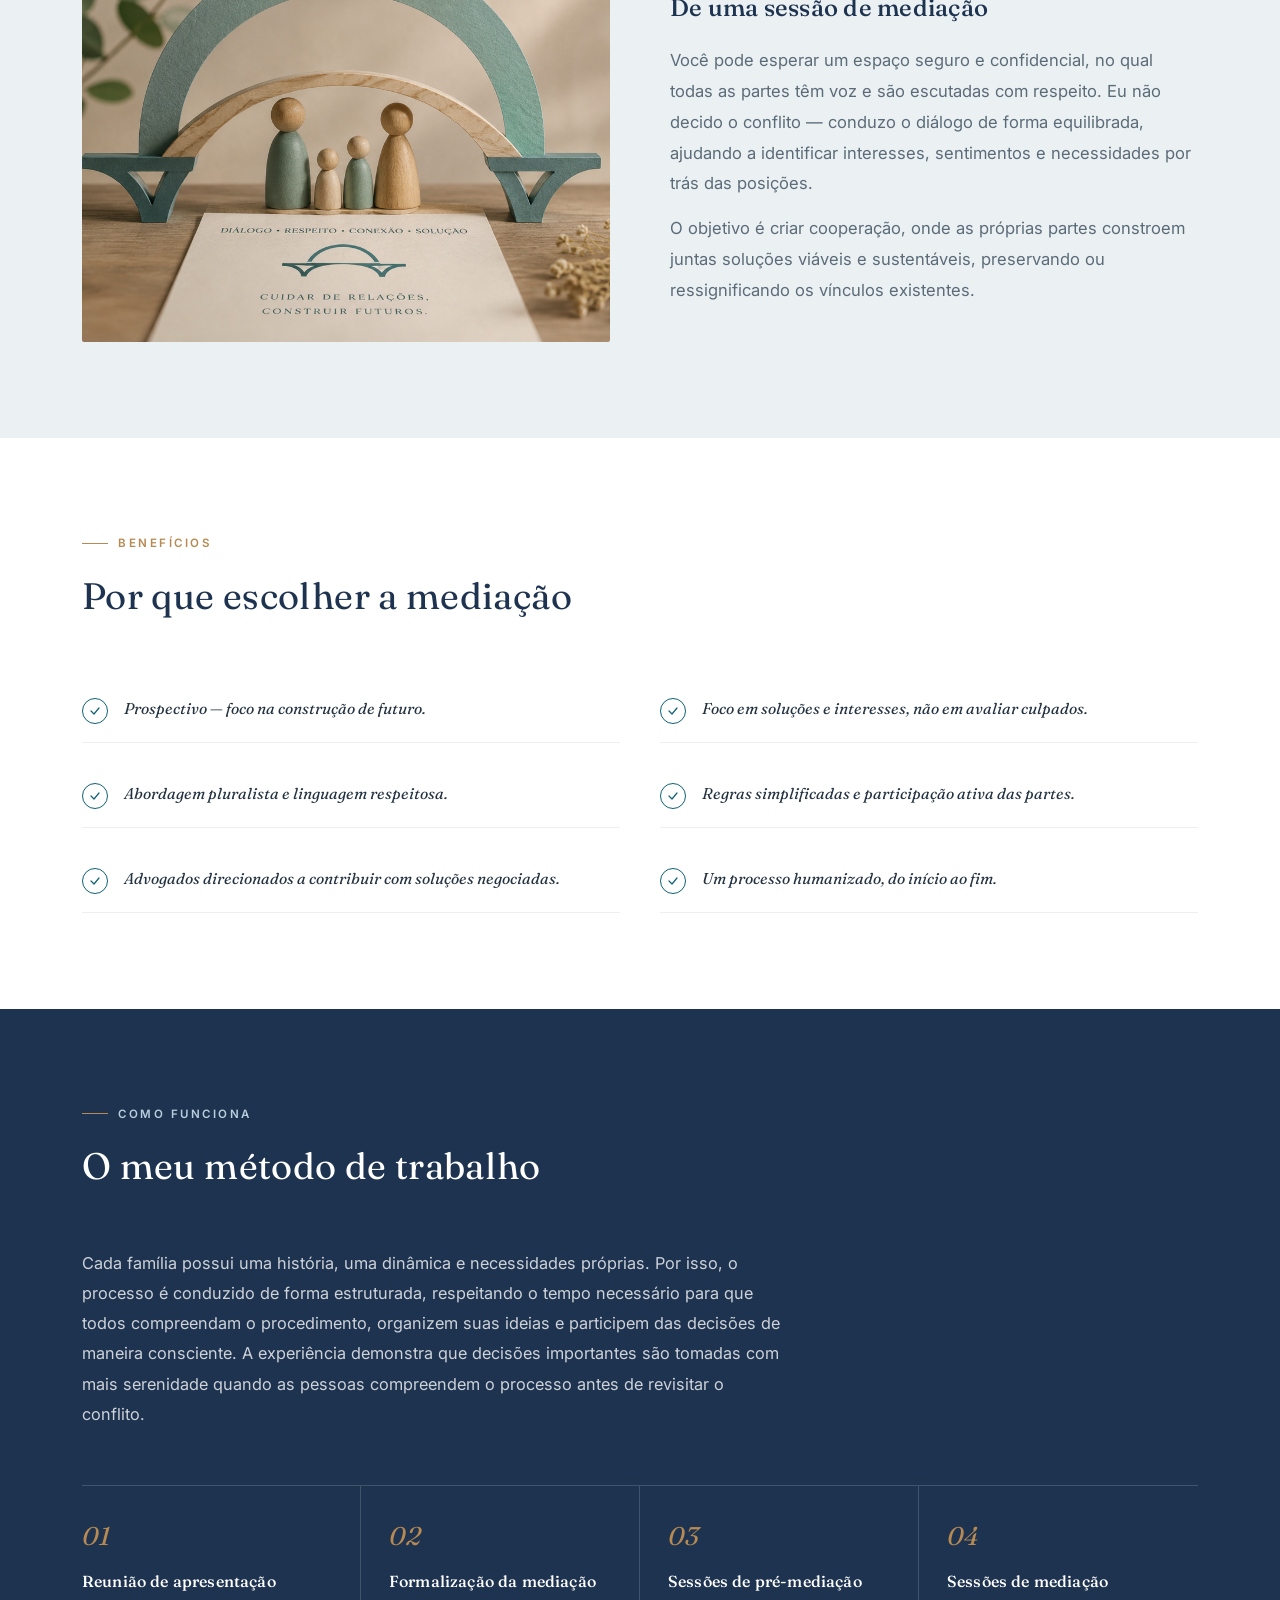
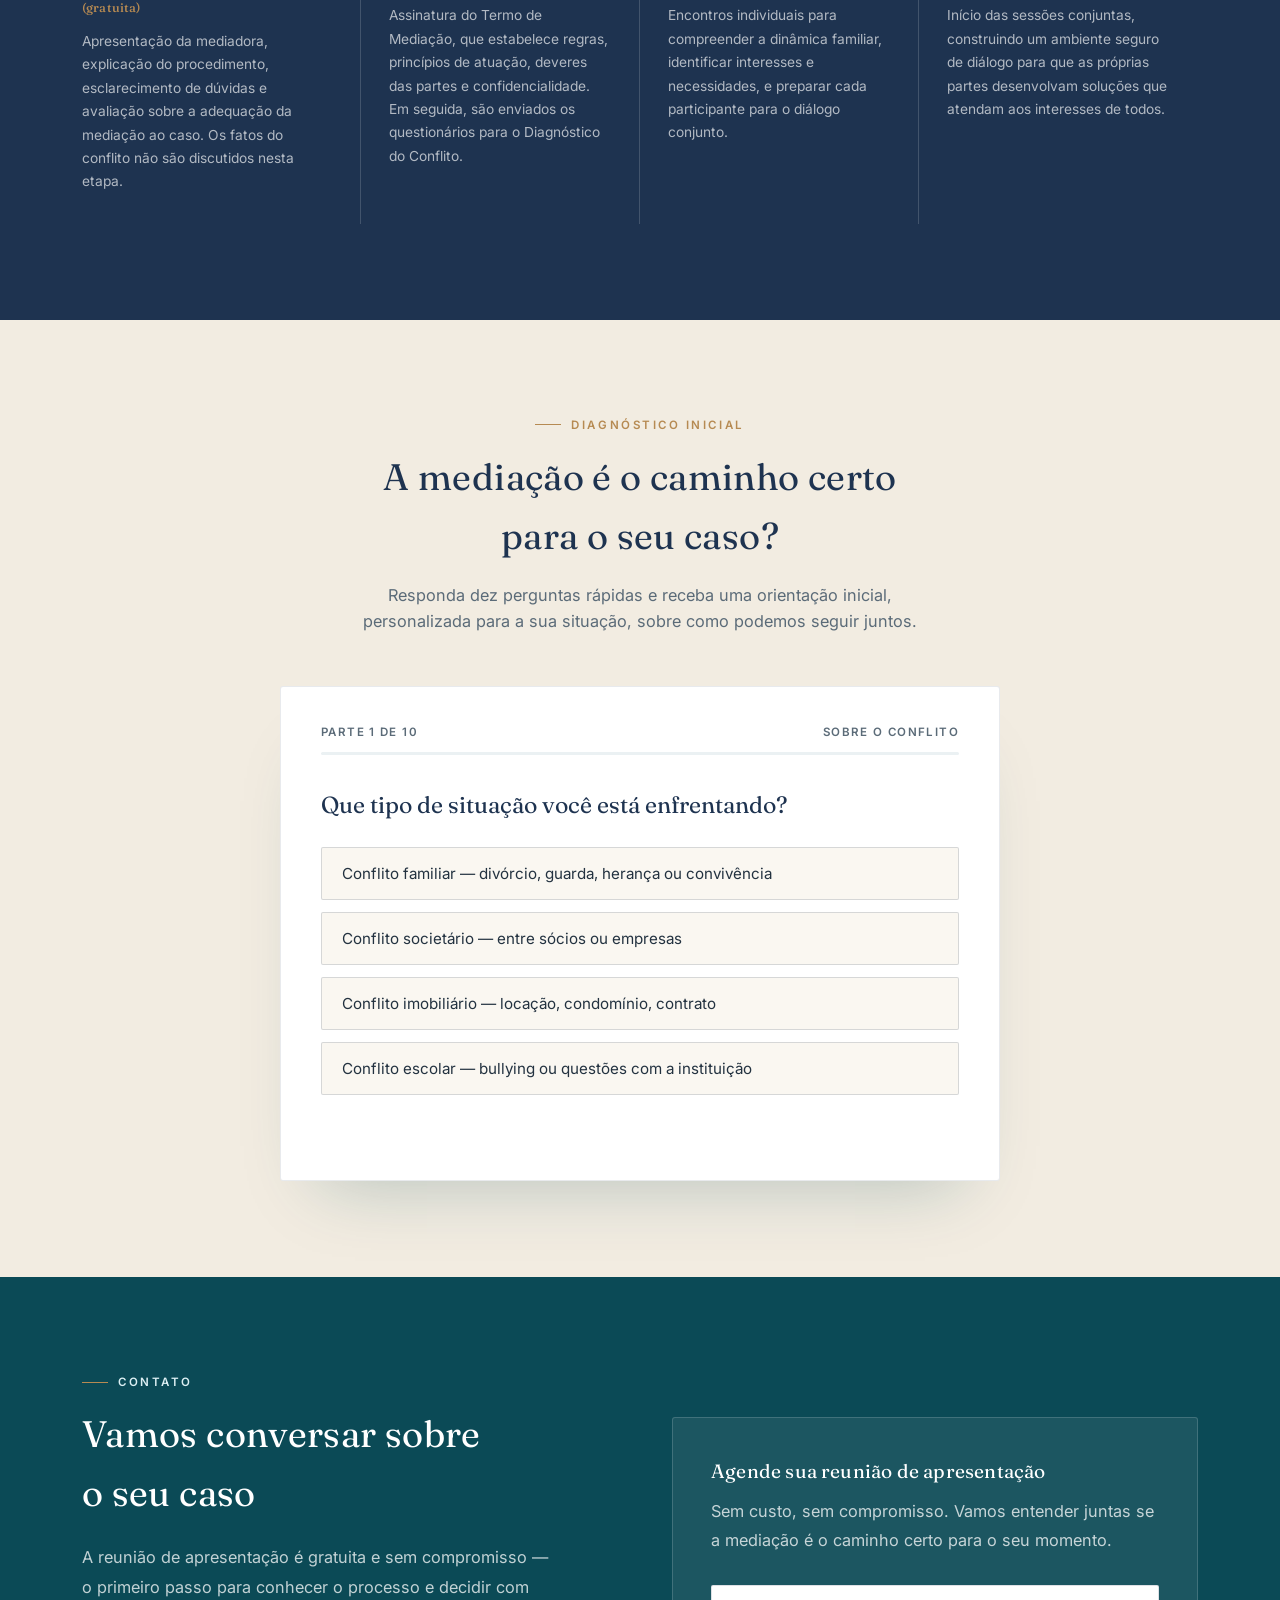
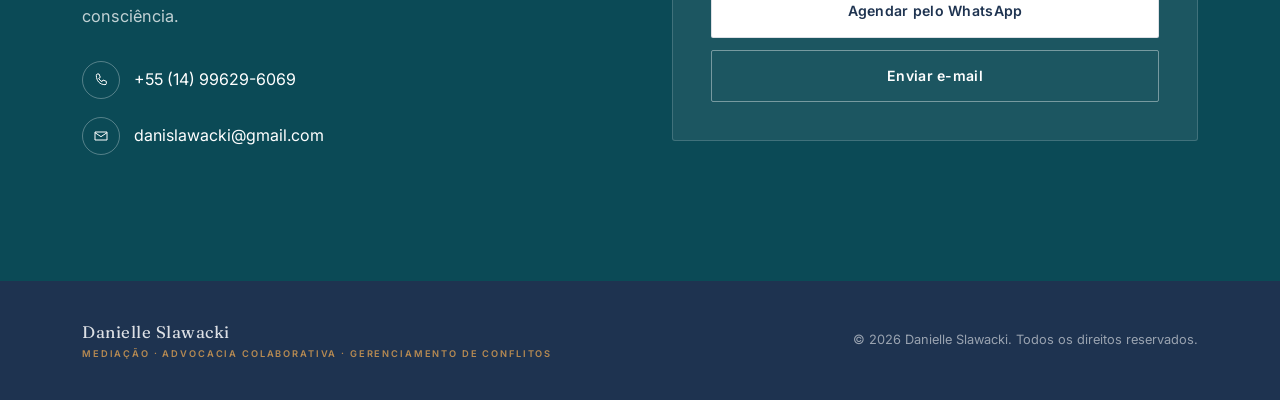
==== commit d764aa82: "Rename INDEX~1.HTM to index.html" ====
--- a/index.html
+++ b/index.html
@@ -216,15 +216,6 @@
   .step h4{color:var(--white); font-size:1rem; margin:12px 0 10px; font-weight:500;}
   .step p{font-size:.86rem; color:rgba(255,255,255,.66); line-height:1.7;}
 
-  .invest{
-    margin-top:56px; padding-top:44px; border-top:1px solid rgba(255,255,255,.16);
-    display:flex; justify-content:space-between; align-items:flex-end; flex-wrap:wrap; gap:24px;
-  }
-  .invest-copy p{color:rgba(255,255,255,.66); font-size:.94rem; max-width:52ch; margin-top:8px;}
-  .invest-price{text-align:right;}
-  .invest-price .amount{font-family:var(--serif); font-size:2.6rem; color:var(--white); font-weight:400;}
-  .invest-price .unit{font-size:.8rem; color:rgba(255,255,255,.6);}
-
   /* ---------- Diagnóstico (quiz) ---------- */
   .diagnostico{background:var(--cream-dark); position:relative;}
   .quiz-shell{
@@ -501,16 +492,6 @@
       </div>
     </div>
 
-    <div class="invest reveal">
-      <div class="invest-copy">
-        <div class="eyebrow" style="color:#B9CEDC;">Investimento</div>
-        <p>Pacote inicial: duas sessões individuais de pré-mediação + uma sessão conjunta de mediação. Novas sessões podem ser agendadas conforme a complexidade do caso.</p>
-      </div>
-      <div class="invest-price">
-        <div class="amount">R$ 650</div>
-        <div class="unit">por sessão · até 1h30</div>
-      </div>
-    </div>
   </div>
 </section>
 
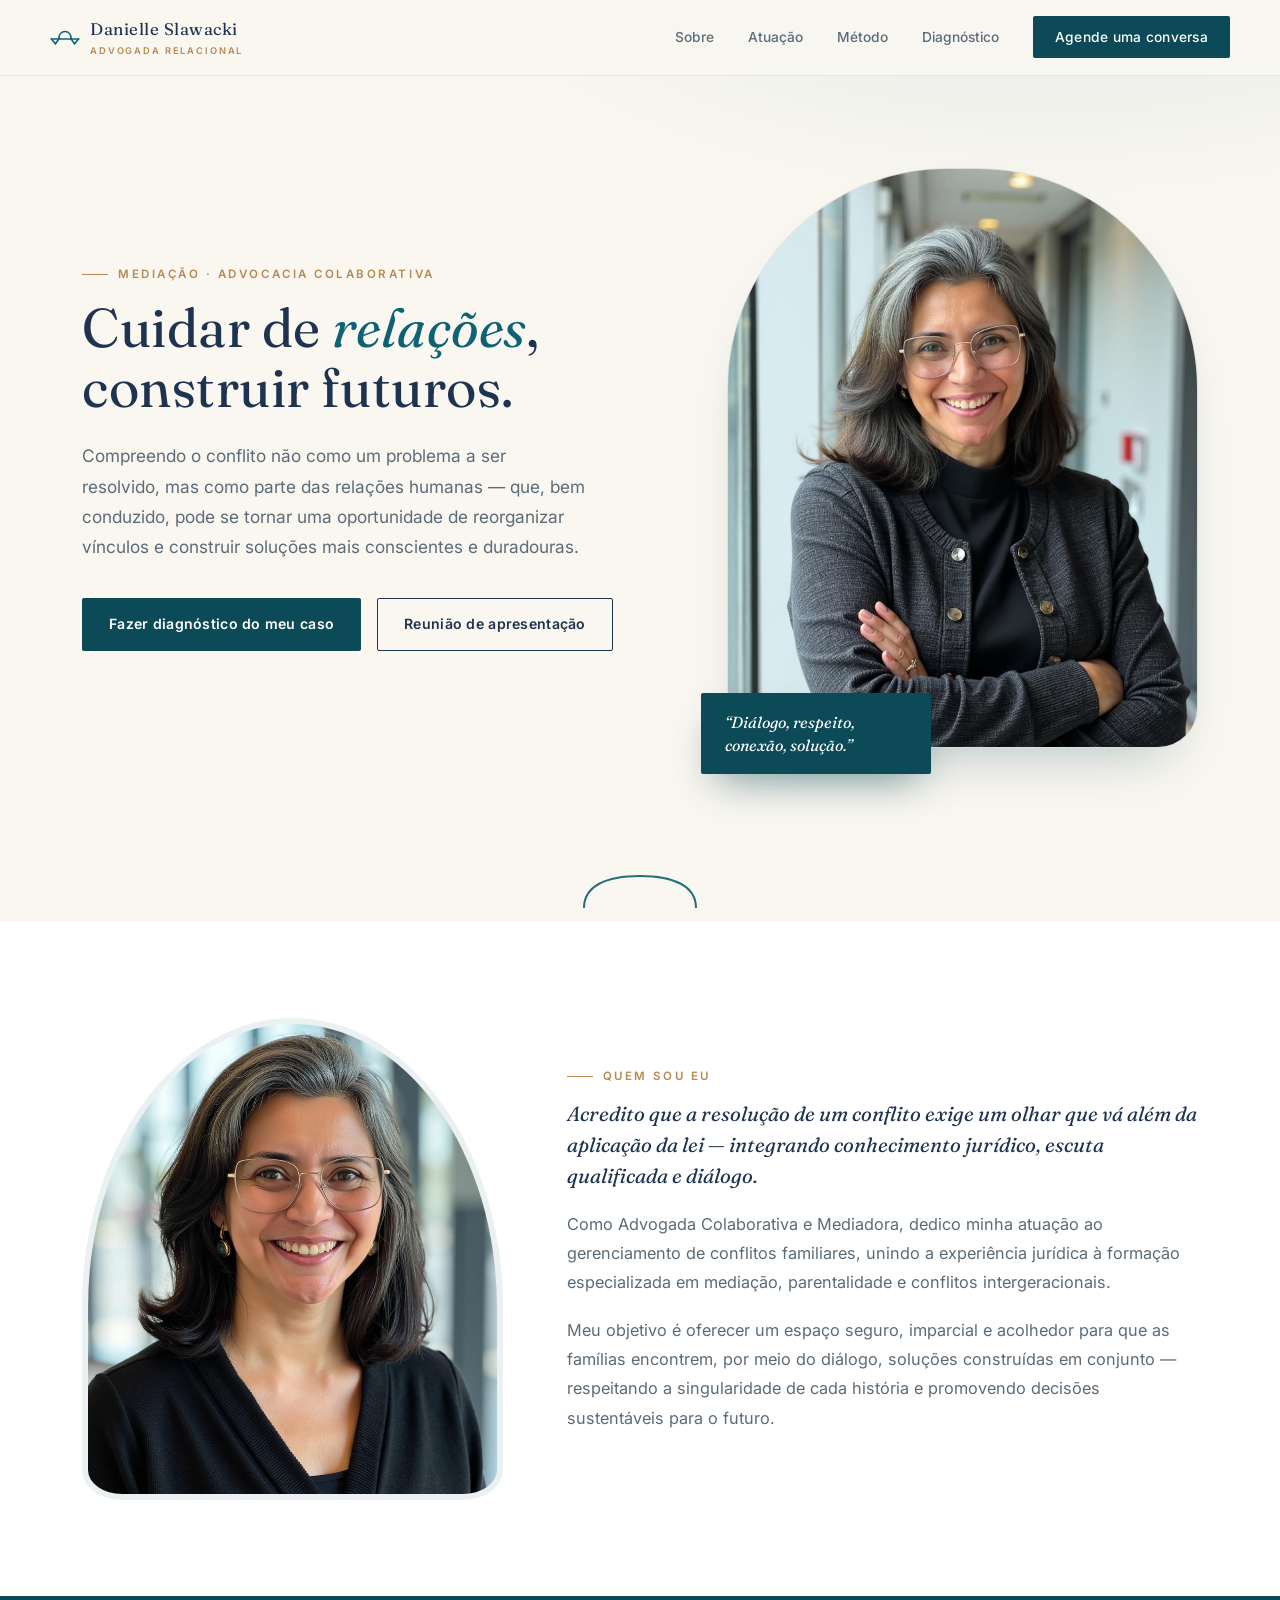
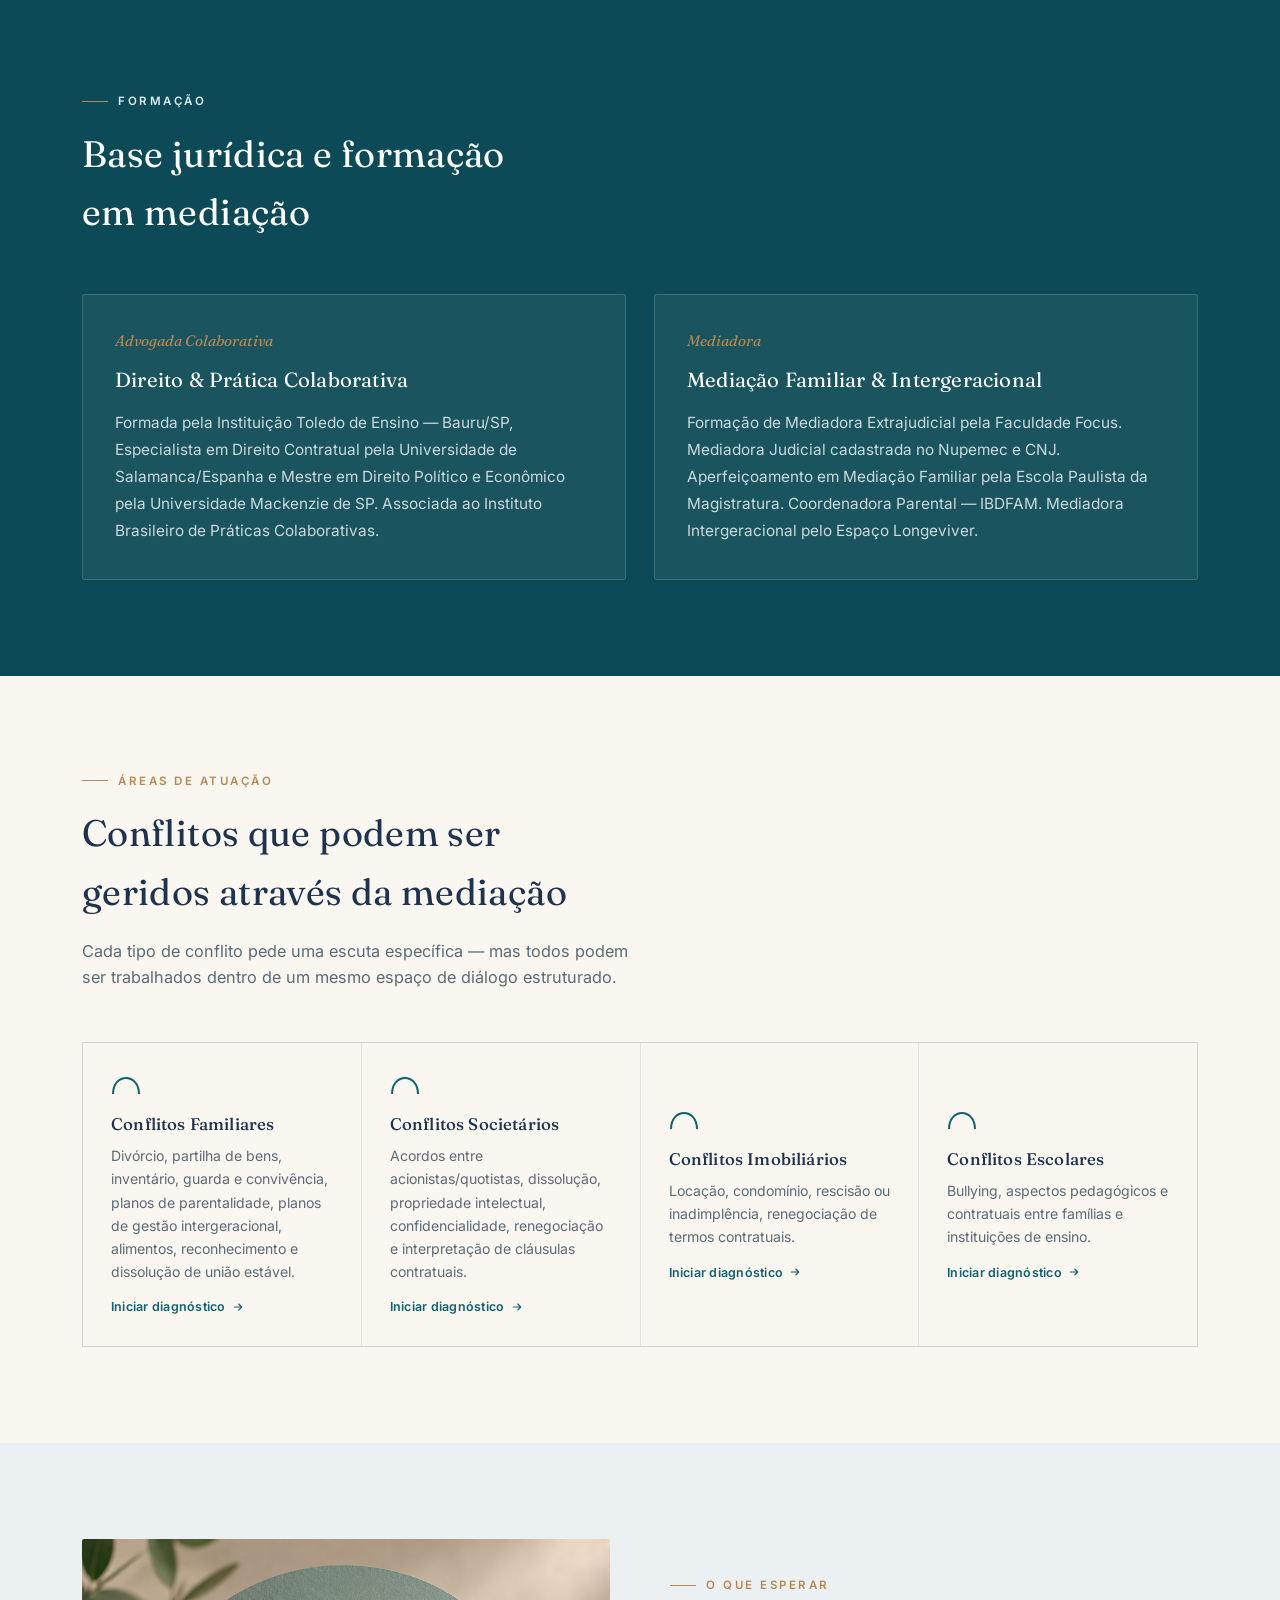
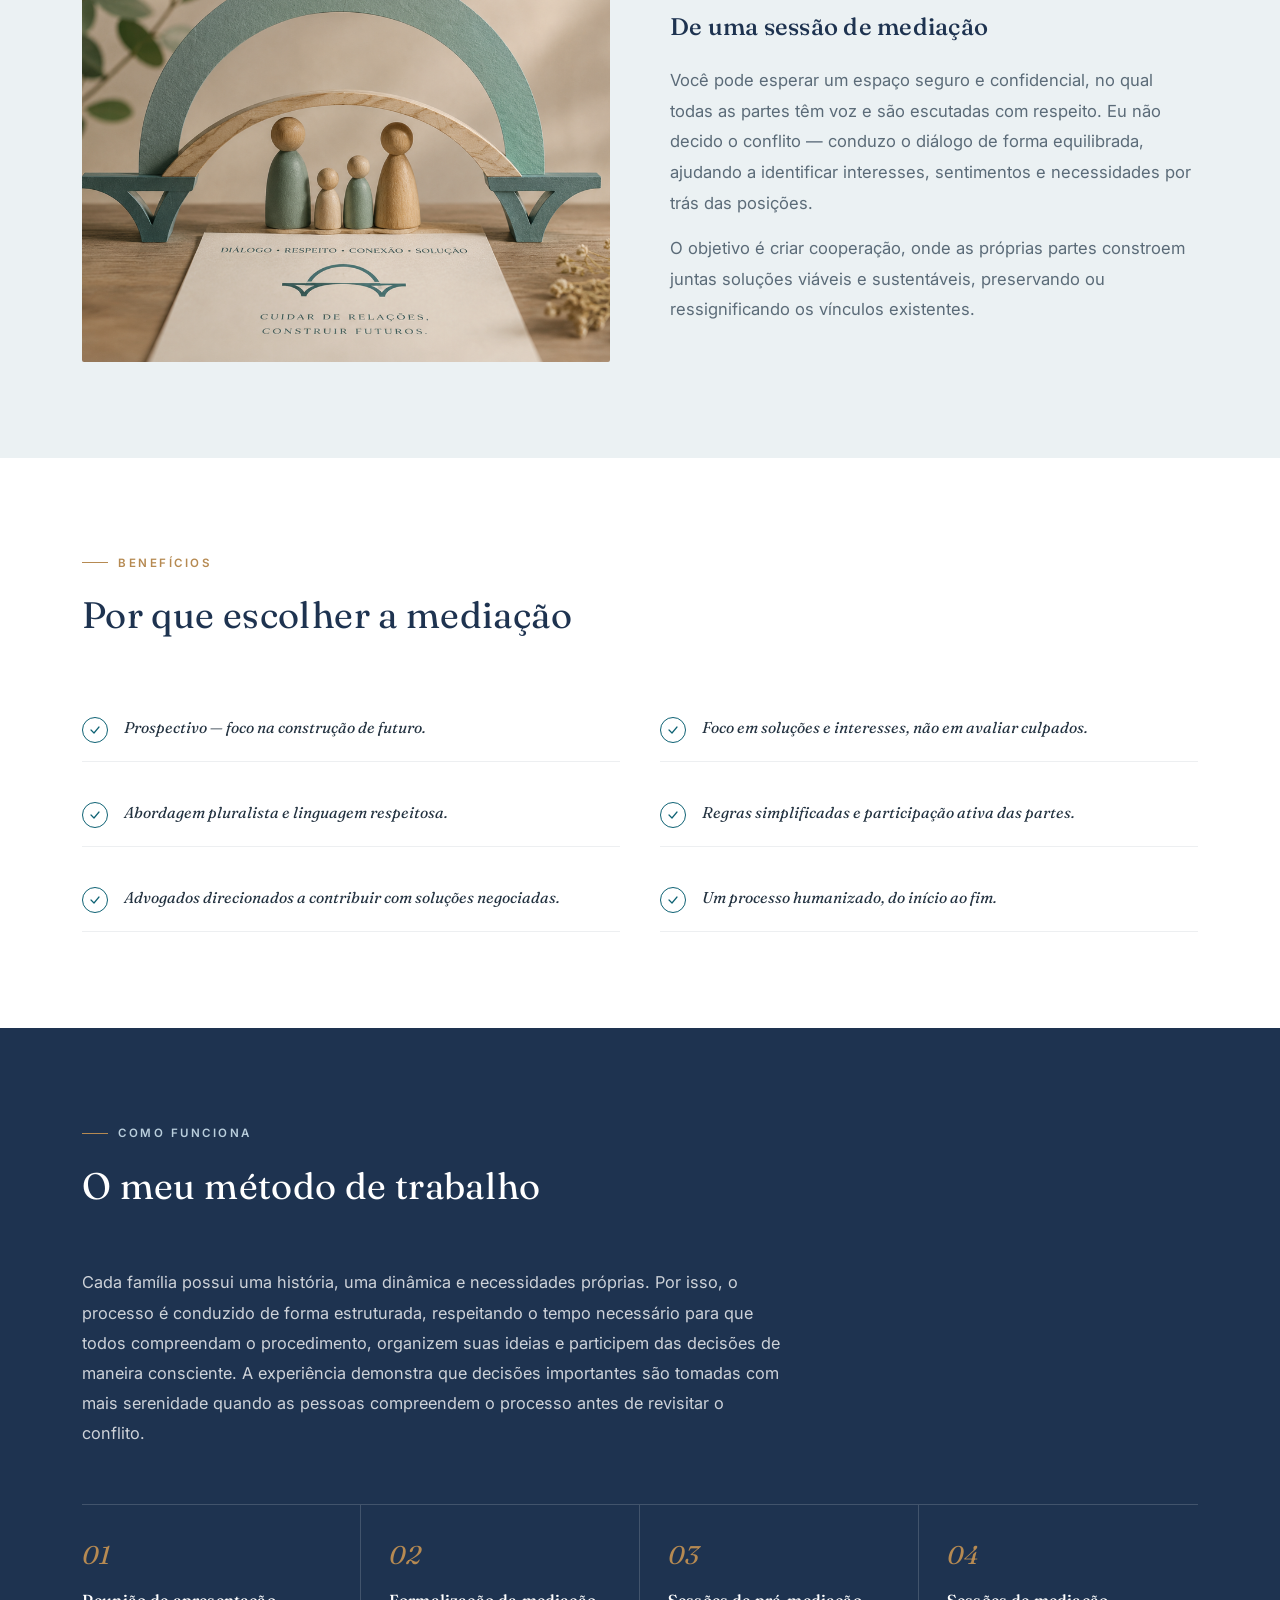
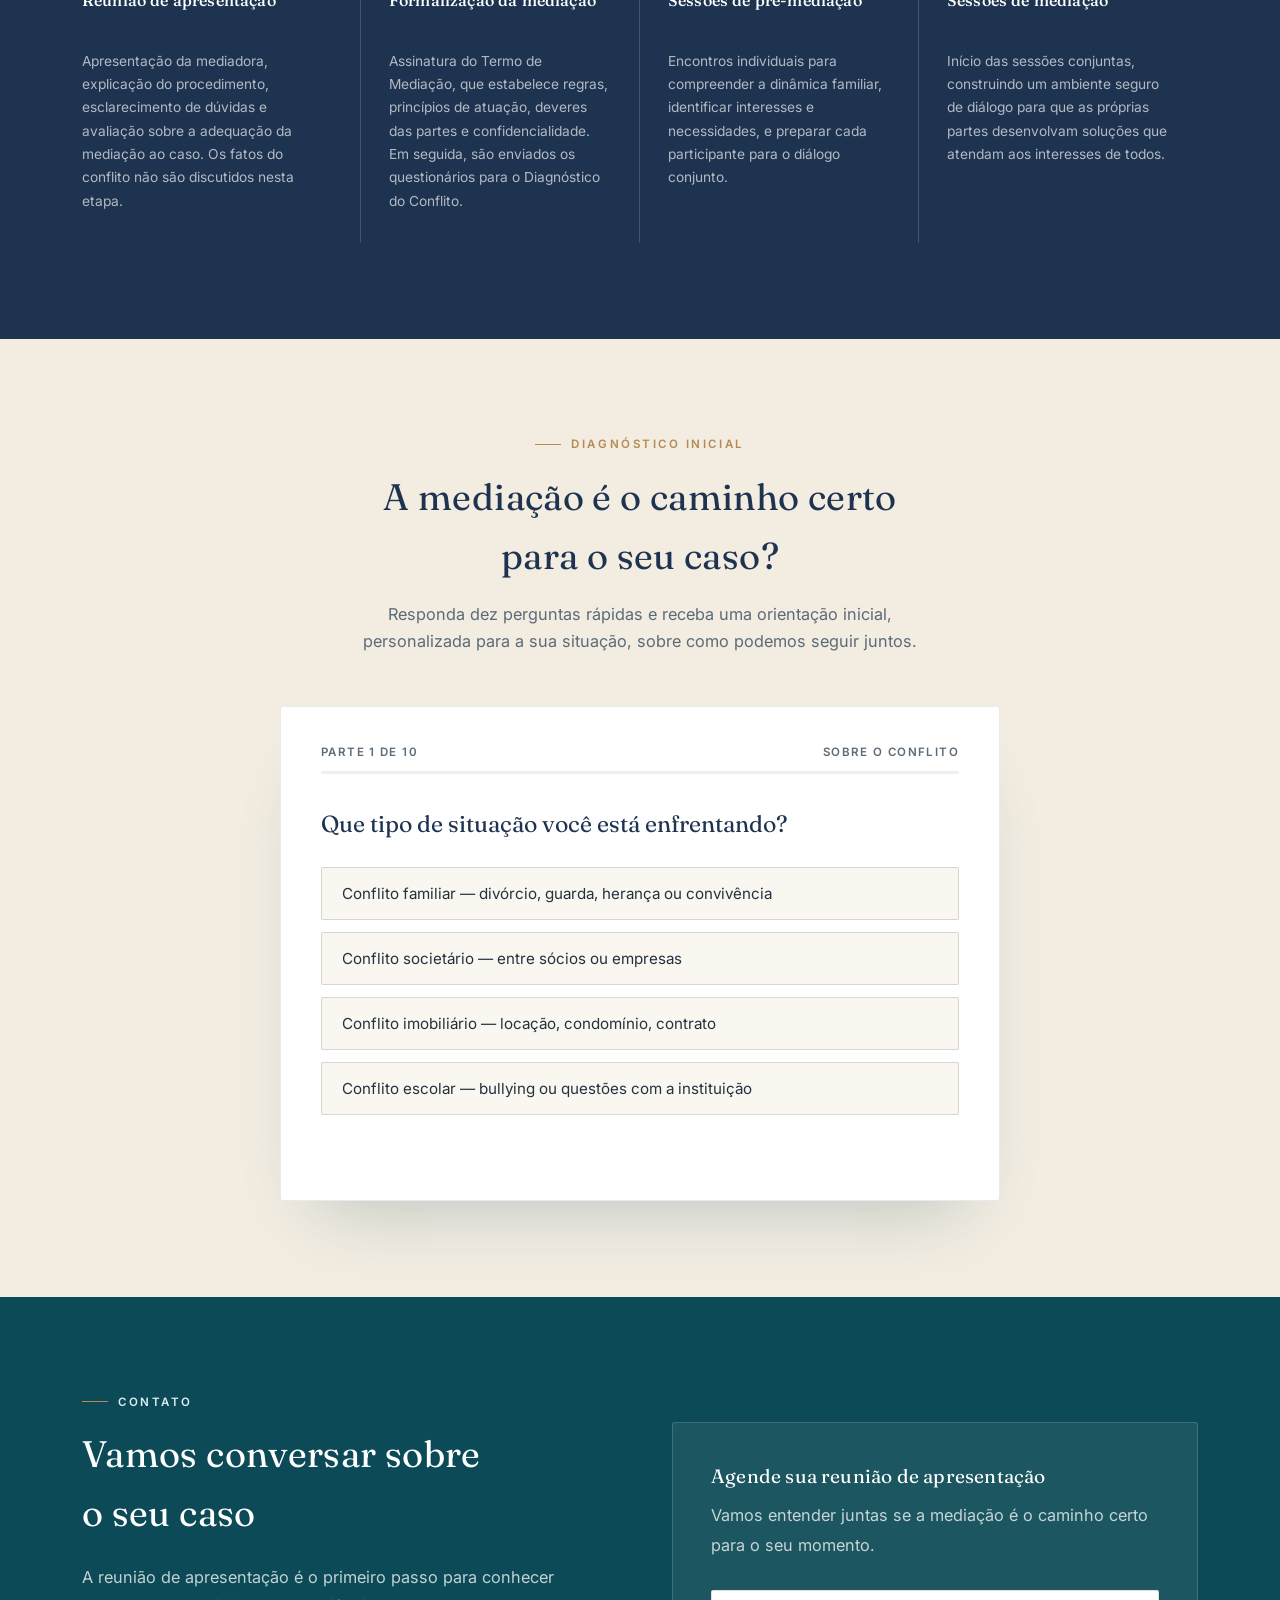
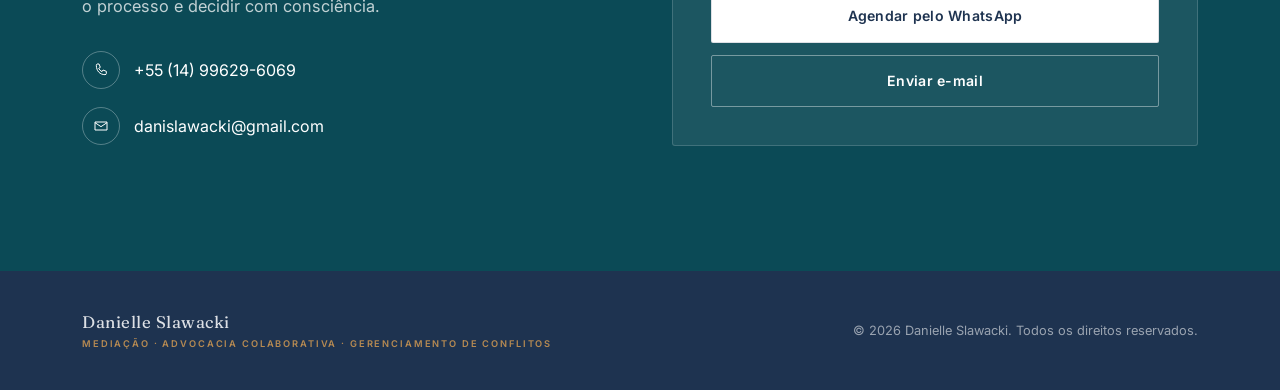
==== commit 8f4fd471: "Rename INDEX~1.HTM to index.html" ====
--- a/index.html
+++ b/index.html
@@ -4,7 +4,7 @@
 <meta charset="UTF-8">
 <meta name="viewport" content="width=device-width, initial-scale=1.0">
 <title>Danielle Slawacki — Advogada Relacional | Mediação e Advocacia Colaborativa</title>
-<meta name="description" content="Mediação, advocacia colaborativa e gerenciamento de conflitos familiares, societários e imobiliários. Reunião de apresentação gratuita.">
+<meta name="description" content="Mediação, advocacia colaborativa e gerenciamento de conflitos familiares, societários e imobiliários. Agende uma reunião de apresentação.">
 <link rel="preconnect" href="https://fonts.googleapis.com">
 <link rel="preconnect" href="https://fonts.gstatic.com" crossorigin>
 <link href="https://fonts.googleapis.com/css2?family=Fraunces:ital,opsz,wght@0,9..144,300;0,9..144,400;0,9..144,500;0,9..144,600;1,9..144,400;1,9..144,500&family=Inter:wght@300;400;500;600;700&display=swap" rel="stylesheet">
@@ -169,10 +169,20 @@
   .areas-grid{display:grid; grid-template-columns:repeat(4,1fr); gap:1px; background:rgba(30,51,80,.1); border:1px solid rgba(30,51,80,.1);}
   @media (max-width:900px){ .areas-grid{grid-template-columns:repeat(2,1fr);} }
   @media (max-width:560px){ .areas-grid{grid-template-columns:1fr;} }
-  .area-card{background:var(--cream); padding:32px 28px;}
+  .area-card{
+    background:var(--cream); padding:32px 28px; border:none; width:100%; text-align:left;
+    font-family:inherit; cursor:pointer; transition:background .2s;
+  }
+  .area-card:hover, .area-card:focus-visible{background:var(--sage-light);}
   .area-card .arch-icon{margin-bottom:16px;}
   .area-card h3{font-size:1.05rem; margin-bottom:10px; font-weight:500;}
   .area-card p{font-size:.88rem; color:var(--ink-soft); line-height:1.65;}
+  .area-cta{
+    display:inline-flex; align-items:center; gap:6px; margin-top:16px; font-size:.78rem; font-weight:600;
+    color:var(--teal); letter-spacing:.02em;
+  }
+  .area-cta svg{width:12px; height:12px; transition:transform .2s;}
+  .area-card:hover .area-cta svg, .area-card:focus-visible .area-cta svg{transform:translateX(3px);}
 
   /* ---------- Sessão / expect ---------- */
   .expect{background:var(--sage-light);}
@@ -213,7 +223,8 @@
   @media (max-width:900px){ .step:nth-child(2n){border-right:none;} }
   @media (max-width:560px){ .step{border-right:none !important; border-bottom:1px solid rgba(255,255,255,.16);} }
   .step .snum{font-family:var(--serif); font-style:italic; font-size:1.6rem; color:var(--gold);}
-  .step h4{color:var(--white); font-size:1rem; margin:12px 0 10px; font-weight:500;}
+  .step h4{color:var(--white); font-size:1rem; margin:12px 0 10px; font-weight:500; min-height:3.2rem; display:flex; align-items:flex-start;}
+  @media (max-width:560px){ .step h4{min-height:0;} }
   .step p{font-size:.86rem; color:rgba(255,255,255,.66); line-height:1.7;}
 
   /* ---------- Diagnóstico (quiz) ---------- */
@@ -329,7 +340,7 @@
       <p class="lede">Compreendo o conflito não como um problema a ser resolvido, mas como parte das relações humanas — que, bem conduzido, pode se tornar uma oportunidade de reorganizar vínculos e construir soluções mais conscientes e duradouras.</p>
       <div class="hero-ctas">
         <a href="#diagnostico" class="btn btn-primary">Fazer diagnóstico do meu caso</a>
-        <a href="#contato" class="btn btn-outline">Reunião de apresentação — gratuita</a>
+        <a href="#contato" class="btn btn-outline">Reunião de apresentação</a>
       </div>
     </div>
     <div class="hero-photo reveal in">
@@ -395,34 +406,38 @@
       <p>Cada tipo de conflito pede uma escuta específica — mas todos podem ser trabalhados dentro de um mesmo espaço de diálogo estruturado.</p>
     </div>
     <div class="areas-grid reveal">
-      <div class="area-card">
+      <button type="button" class="area-card" data-tipo="familiar">
         <div class="arch-icon">
           <svg width="30" height="20" viewBox="0 0 30 20" fill="none"><path d="M2 19C2 8 9 3 15 3C21 3 28 8 28 19" stroke="#0E6274" stroke-width="2"/></svg>
         </div>
         <h3>Conflitos Familiares</h3>
         <p>Divórcio, partilha de bens, inventário, guarda e convivência, planos de parentalidade, planos de gestão intergeracional, alimentos, reconhecimento e dissolução de união estável.</p>
-      </div>
-      <div class="area-card">
+        <span class="area-cta">Iniciar diagnóstico <svg viewBox="0 0 16 16" fill="none"><path d="M3 8h10M9 4l4 4-4 4" stroke="currentColor" stroke-width="1.5" stroke-linecap="round" stroke-linejoin="round"/></svg></span>
+      </button>
+      <button type="button" class="area-card" data-tipo="societario">
         <div class="arch-icon">
           <svg width="30" height="20" viewBox="0 0 30 20" fill="none"><path d="M2 19C2 8 9 3 15 3C21 3 28 8 28 19" stroke="#0E6274" stroke-width="2"/></svg>
         </div>
         <h3>Conflitos Societários</h3>
         <p>Acordos entre acionistas/quotistas, dissolução, propriedade intelectual, confidencialidade, renegociação e interpretação de cláusulas contratuais.</p>
-      </div>
-      <div class="area-card">
+        <span class="area-cta">Iniciar diagnóstico <svg viewBox="0 0 16 16" fill="none"><path d="M3 8h10M9 4l4 4-4 4" stroke="currentColor" stroke-width="1.5" stroke-linecap="round" stroke-linejoin="round"/></svg></span>
+      </button>
+      <button type="button" class="area-card" data-tipo="imobiliario">
         <div class="arch-icon">
           <svg width="30" height="20" viewBox="0 0 30 20" fill="none"><path d="M2 19C2 8 9 3 15 3C21 3 28 8 28 19" stroke="#0E6274" stroke-width="2"/></svg>
         </div>
         <h3>Conflitos Imobiliários</h3>
         <p>Locação, condomínio, rescisão ou inadimplência, renegociação de termos contratuais.</p>
-      </div>
-      <div class="area-card">
+        <span class="area-cta">Iniciar diagnóstico <svg viewBox="0 0 16 16" fill="none"><path d="M3 8h10M9 4l4 4-4 4" stroke="currentColor" stroke-width="1.5" stroke-linecap="round" stroke-linejoin="round"/></svg></span>
+      </button>
+      <button type="button" class="area-card" data-tipo="escolar">
         <div class="arch-icon">
           <svg width="30" height="20" viewBox="0 0 30 20" fill="none"><path d="M2 19C2 8 9 3 15 3C21 3 28 8 28 19" stroke="#0E6274" stroke-width="2"/></svg>
         </div>
         <h3>Conflitos Escolares</h3>
         <p>Bullying, aspectos pedagógicos e contratuais entre famílias e instituições de ensino.</p>
-      </div>
+        <span class="area-cta">Iniciar diagnóstico <svg viewBox="0 0 16 16" fill="none"><path d="M3 8h10M9 4l4 4-4 4" stroke="currentColor" stroke-width="1.5" stroke-linecap="round" stroke-linejoin="round"/></svg></span>
+      </button>
     </div>
   </div>
 </section>
@@ -472,7 +487,7 @@
     <div class="steps reveal">
       <div class="step">
         <span class="snum">01</span>
-        <h4>Reunião de apresentação<br><em style="color:#B68A52; font-style:normal; font-size:.78rem;">(gratuita)</em></h4>
+        <h4>Reunião de apresentação</h4>
         <p>Apresentação da mediadora, explicação do procedimento, esclarecimento de dúvidas e avaliação sobre a adequação da mediação ao caso. Os fatos do conflito não são discutidos nesta etapa.</p>
       </div>
       <div class="step">
@@ -641,7 +656,7 @@
     <div class="reveal">
       <div class="eyebrow">Contato</div>
       <h2>Vamos conversar sobre<br>o seu caso</h2>
-      <p>A reunião de apresentação é gratuita e sem compromisso — o primeiro passo para conhecer o processo e decidir com consciência.</p>
+      <p>A reunião de apresentação é o primeiro passo para conhecer o processo e decidir com consciência.</p>
       <div class="contact-list">
         <div class="contact-item">
           <span class="ico"><svg viewBox="0 0 24 24" fill="none"><path d="M6 3h3l2 5-2.5 1.5a11 11 0 0 0 5 5L15 12l5 2v3a2 2 0 0 1-2 2C10.5 19 5 13.5 5 5a2 2 0 0 1 1-2Z" stroke="#fff" stroke-width="1.5" stroke-linejoin="round"/></svg></span>
@@ -656,8 +671,8 @@
 
     <div class="contact-card reveal">
       <h3>Agende sua reunião de apresentação</h3>
-      <p>Sem custo, sem compromisso. Vamos entender juntas se a mediação é o caminho certo para o seu momento.</p>
-      <a href="https://wa.me/5514996296069?text=Ol%C3%A1%2C%20Danielle!%20Gostaria%20de%20agendar%20uma%20reuni%C3%A3o%20de%20apresenta%C3%A7%C3%A3o%20gratuita." target="_blank" class="btn btn-light" style="width:100%; justify-content:center; margin-bottom:12px;">Agendar pelo WhatsApp</a>
+      <p>Vamos entender juntas se a mediação é o caminho certo para o seu momento.</p>
+      <a href="https://wa.me/5514996296069?text=Ol%C3%A1%2C%20Danielle!%20Gostaria%20de%20agendar%20uma%20reuni%C3%A3o%20de%20apresenta%C3%A7%C3%A3o." target="_blank" class="btn btn-light" style="width:100%; justify-content:center; margin-bottom:12px;">Agendar pelo WhatsApp</a>
       <a href="mailto:danislawacki@gmail.com?subject=Reuni%C3%A3o%20de%20apresenta%C3%A7%C3%A3o" class="btn btn-outline" style="width:100%; justify-content:center; border-color:rgba(255,255,255,.4); color:#fff;">Enviar e-mail</a>
     </div>
   </div>
@@ -677,6 +692,19 @@
   const navLinks = document.getElementById('navLinks');
   menuBtn.addEventListener('click', () => navLinks.classList.toggle('open'));
   navLinks.querySelectorAll('a').forEach(a => a.addEventListener('click', () => navLinks.classList.remove('open')));
+
+  // Áreas de atuação clicáveis — levam direto pro diagnóstico já com o tipo selecionado
+  document.querySelectorAll('.area-card').forEach(card => {
+    card.addEventListener('click', () => {
+      const tipo = card.getAttribute('data-tipo');
+      const quizShellEl = document.getElementById('quizShell');
+      quizShellEl.scrollIntoView({ behavior: 'smooth', block: 'center' });
+      setTimeout(() => {
+        const optBtn = document.querySelector('.quiz-options[data-q="0"] .quiz-option[data-value="' + tipo + '"]');
+        if (optBtn) optBtn.click();
+      }, 500);
+    });
+  });
 
   // Reveal on scroll
   const revealEls = document.querySelectorAll('.reveal');
@@ -839,7 +867,7 @@
     sentences.push(closing);
 
     const title = 'Seu caso ' + tipo + ' tem bom potencial para mediação.';
-    const body = sentences.join(' ') + ' O próximo passo é uma Reunião de Apresentação — gratuita e sem compromisso.';
+    const body = sentences.join(' ') + ' O próximo passo é uma Reunião de Apresentação.';
 
     document.getElementById('resultTitle').textContent = title;
     document.getElementById('resultBody').textContent = body;
@@ -858,7 +886,7 @@
     const summaryLines = Object.keys(labelMap).map(k => labelMap[k][answers[k]]).filter(Boolean).join(', ');
 
     const waText = encodeURIComponent(
-      'Olá, Danielle! Fiz o diagnóstico inicial no site e gostaria de agendar uma reunião de apresentação gratuita.\n\n' +
+      'Olá, Danielle! Fiz o diagnóstico inicial no site e gostaria de agendar uma reunião de apresentação.\n\n' +
       'Tipo de conflito: ' + tipo + '\n' +
       'Resumo das respostas: ' + summaryLines + '.'
     );
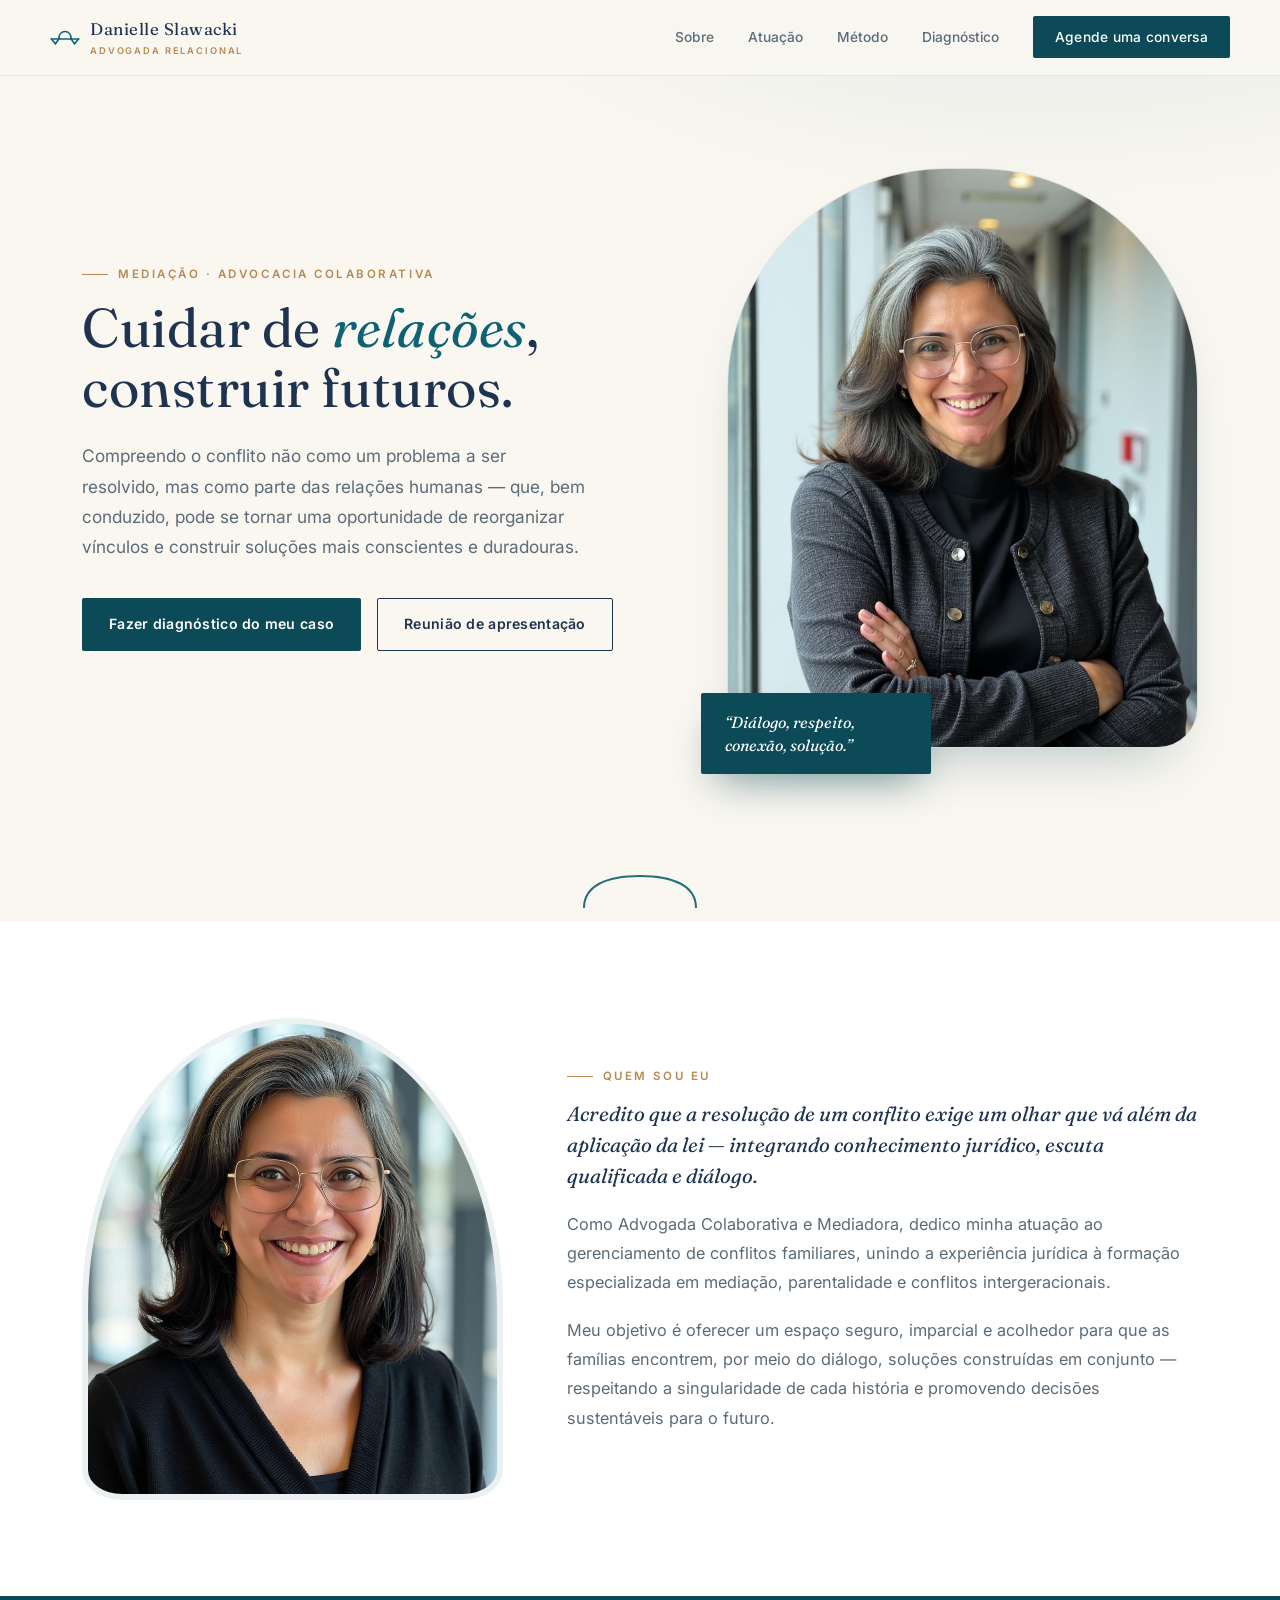
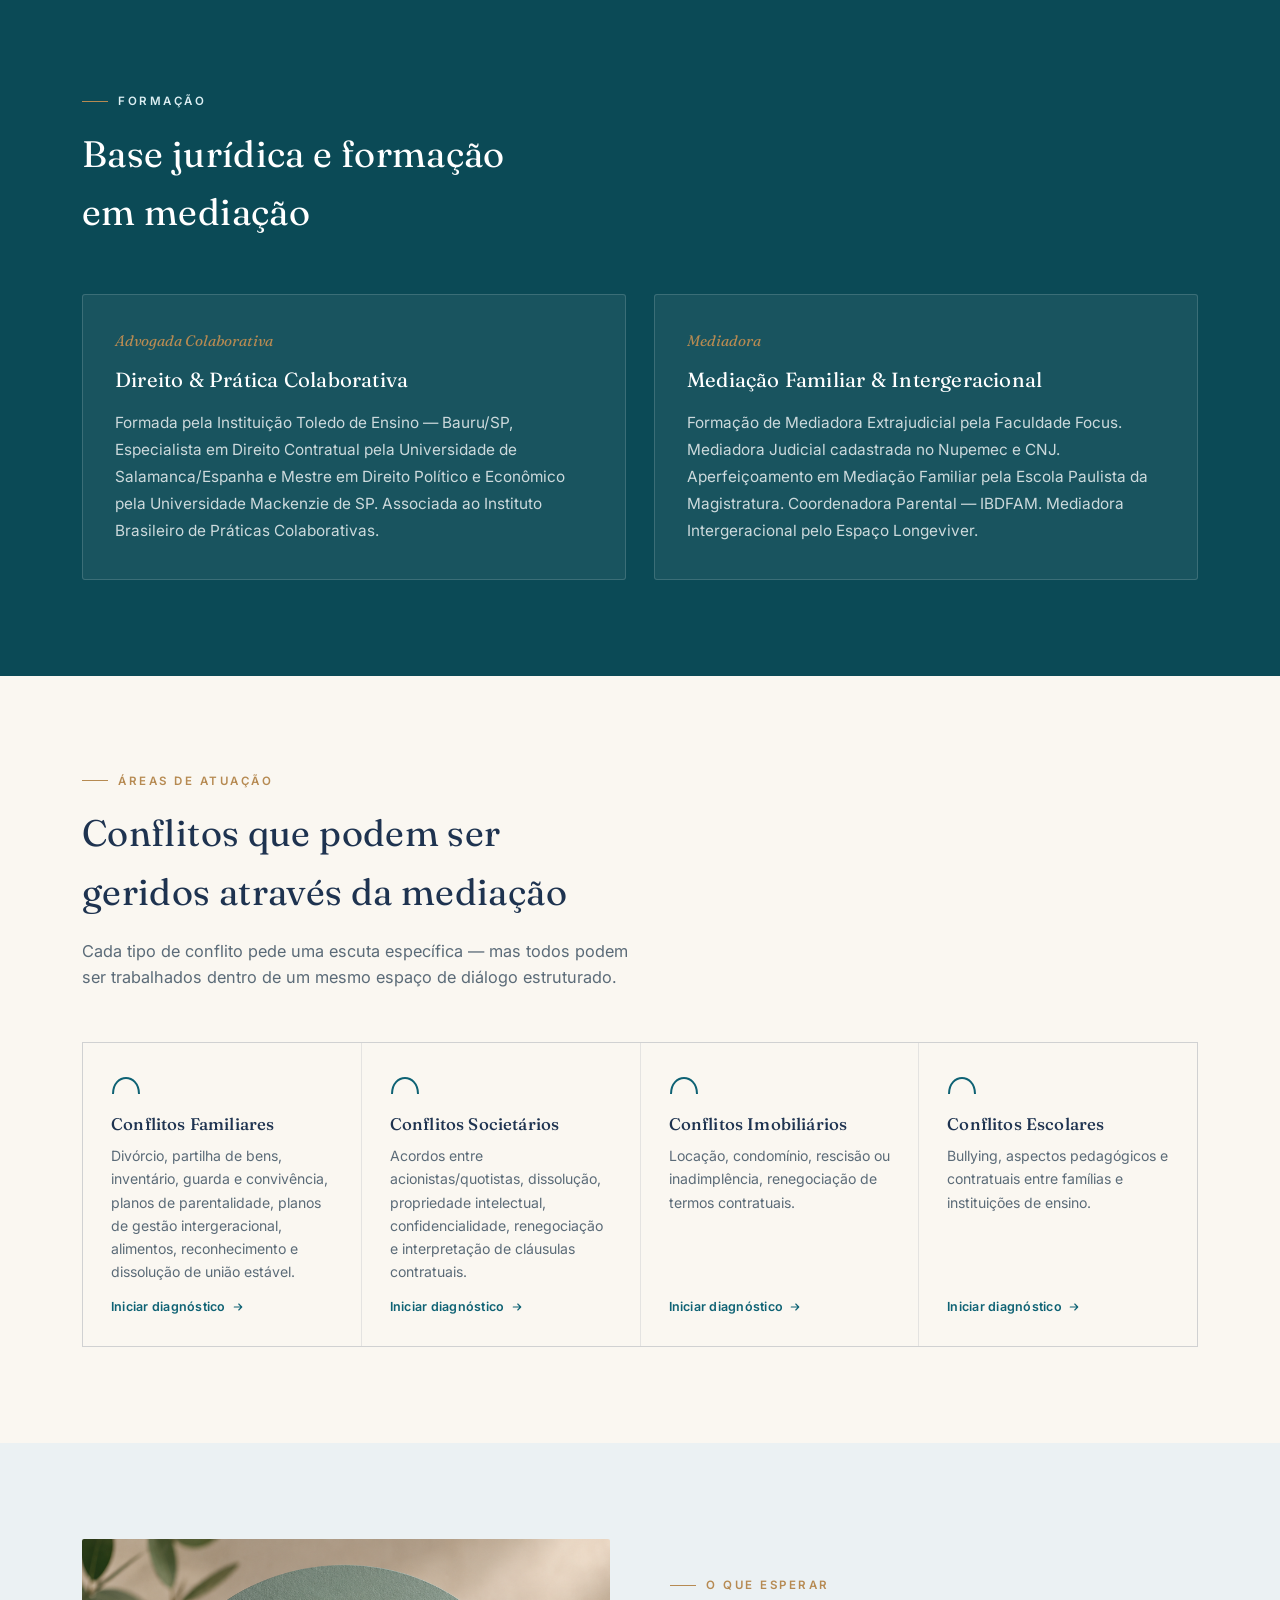
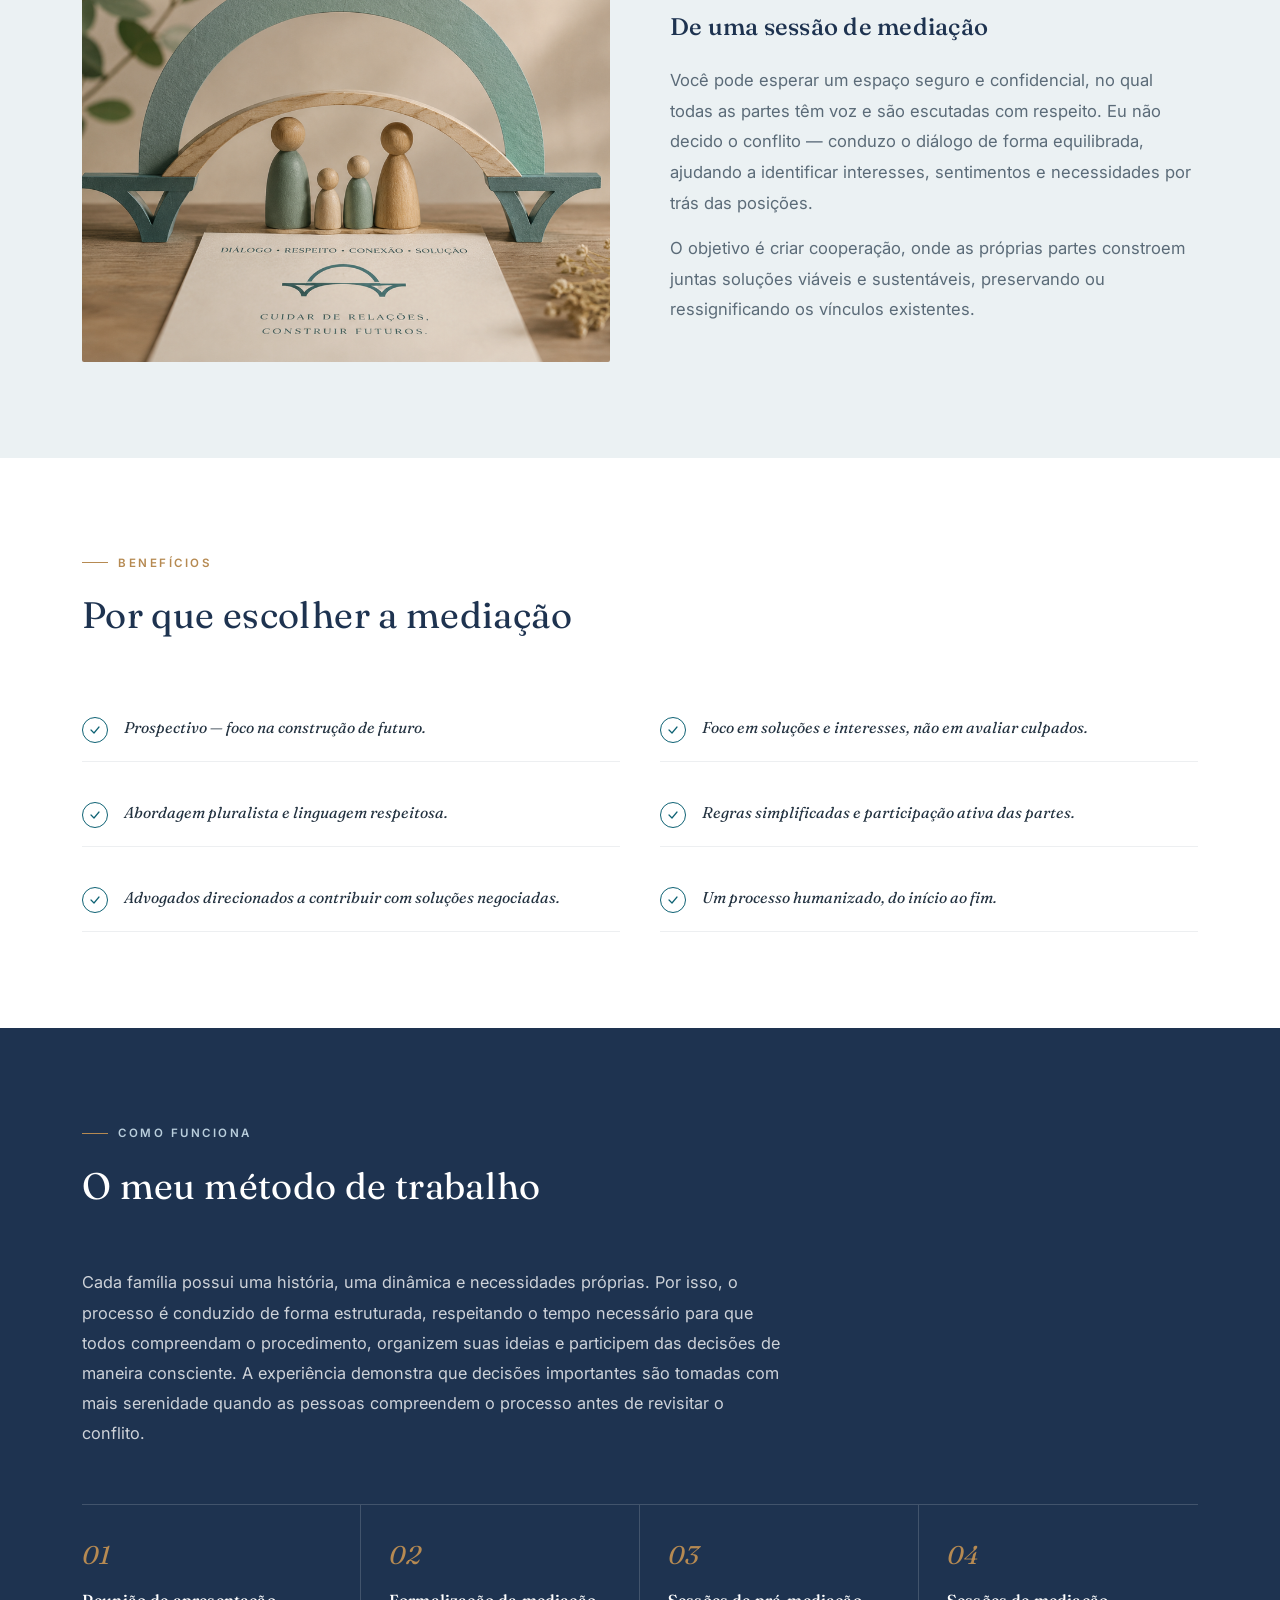
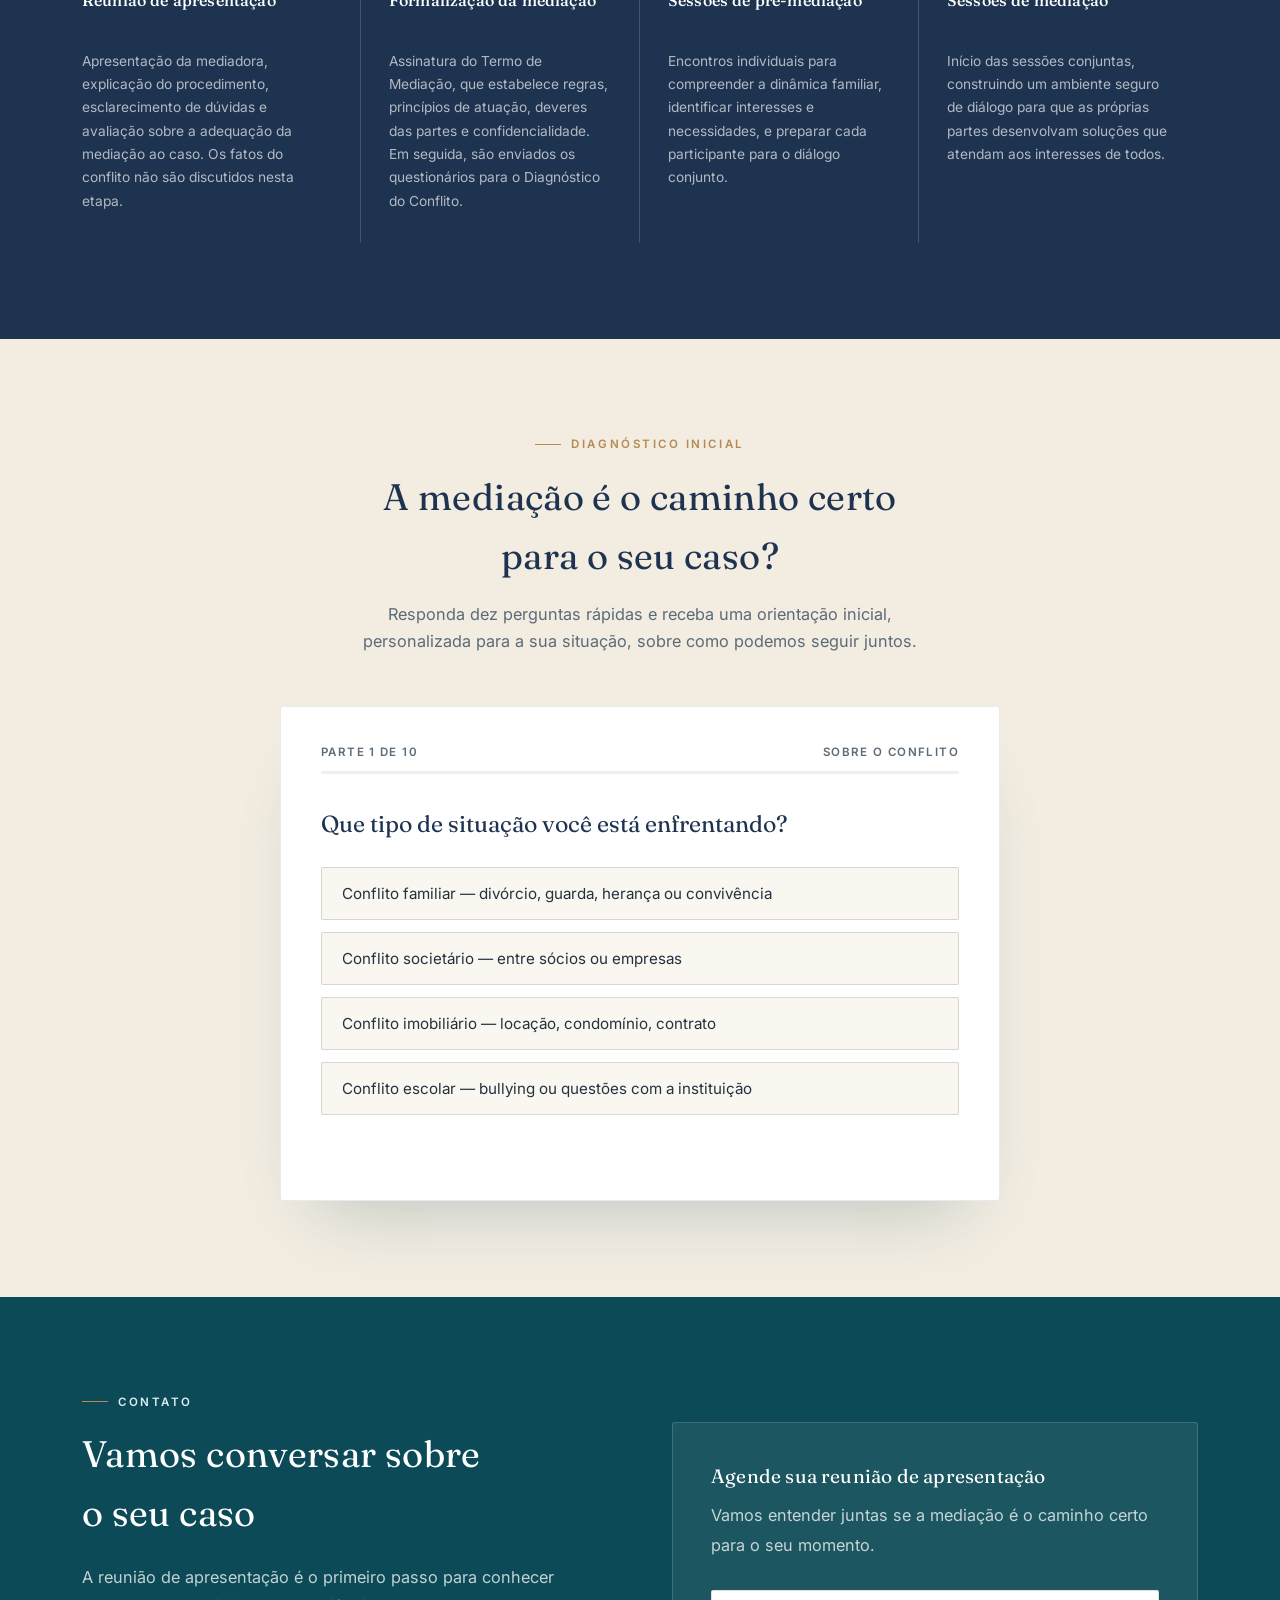
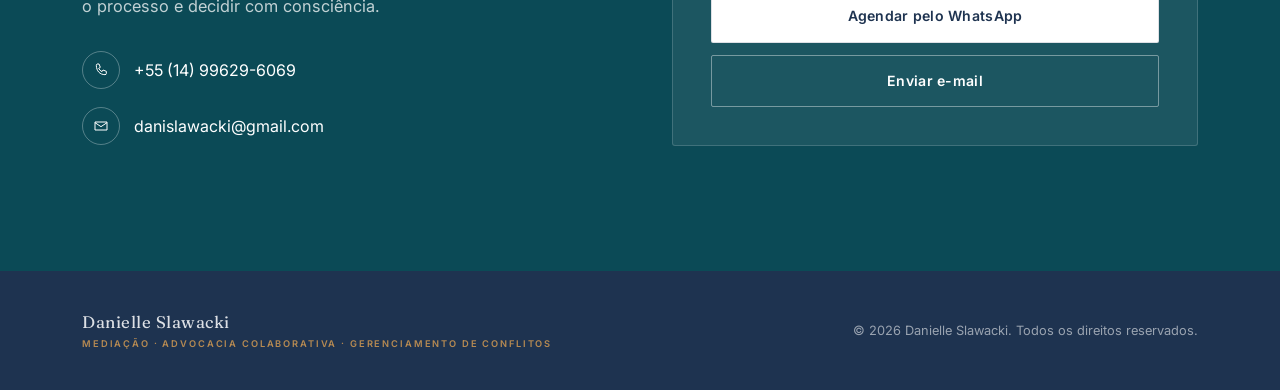
==== commit 5a174e10: "Rename INDEX~1.HTM to index.html" ====
--- a/index.html
+++ b/index.html
@@ -172,13 +172,14 @@
   .area-card{
     background:var(--cream); padding:32px 28px; border:none; width:100%; text-align:left;
     font-family:inherit; cursor:pointer; transition:background .2s;
+    display:flex; flex-direction:column; align-items:flex-start; justify-content:flex-start;
   }
   .area-card:hover, .area-card:focus-visible{background:var(--sage-light);}
   .area-card .arch-icon{margin-bottom:16px;}
   .area-card h3{font-size:1.05rem; margin-bottom:10px; font-weight:500;}
   .area-card p{font-size:.88rem; color:var(--ink-soft); line-height:1.65;}
   .area-cta{
-    display:inline-flex; align-items:center; gap:6px; margin-top:16px; font-size:.78rem; font-weight:600;
+    display:inline-flex; align-items:center; gap:6px; margin-top:auto; padding-top:16px; font-size:.78rem; font-weight:600;
     color:var(--teal); letter-spacing:.02em;
   }
   .area-cta svg{width:12px; height:12px; transition:transform .2s;}
@@ -215,16 +216,14 @@
   .metodo .section-head p{color:rgba(255,255,255,.68);}
   .metodo-intro{color:rgba(255,255,255,.78); max-width:70ch; margin-bottom:56px; font-size:1.02rem; line-height:1.85;}
   .steps{display:grid; grid-template-columns:repeat(4,1fr); gap:0; border-top:1px solid rgba(255,255,255,.16);}
-  @media (max-width:900px){ .steps{grid-template-columns:1fr 1fr;} }
-  @media (max-width:560px){ .steps{grid-template-columns:1fr;} }
+  @media (max-width:900px){ .steps{grid-template-columns:1fr;} }
   .step{padding:30px 28px 30px 28px; border-right:1px solid rgba(255,255,255,.16);}
   .steps .step:first-child{padding-left:0;}
   .steps .step:last-child{border-right:none;}
-  @media (max-width:900px){ .step:nth-child(2n){border-right:none;} }
-  @media (max-width:560px){ .step{border-right:none !important; border-bottom:1px solid rgba(255,255,255,.16);} }
+  @media (max-width:900px){ .step{border-right:none !important; padding-left:0 !important; border-bottom:1px solid rgba(255,255,255,.16);} .steps .step:last-child{border-bottom:none;} }
   .step .snum{font-family:var(--serif); font-style:italic; font-size:1.6rem; color:var(--gold);}
   .step h4{color:var(--white); font-size:1rem; margin:12px 0 10px; font-weight:500; min-height:3.2rem; display:flex; align-items:flex-start;}
-  @media (max-width:560px){ .step h4{min-height:0;} }
+  @media (max-width:900px){ .step h4{min-height:0;} }
   .step p{font-size:.86rem; color:rgba(255,255,255,.66); line-height:1.7;}
 
   /* ---------- Diagnóstico (quiz) ---------- */
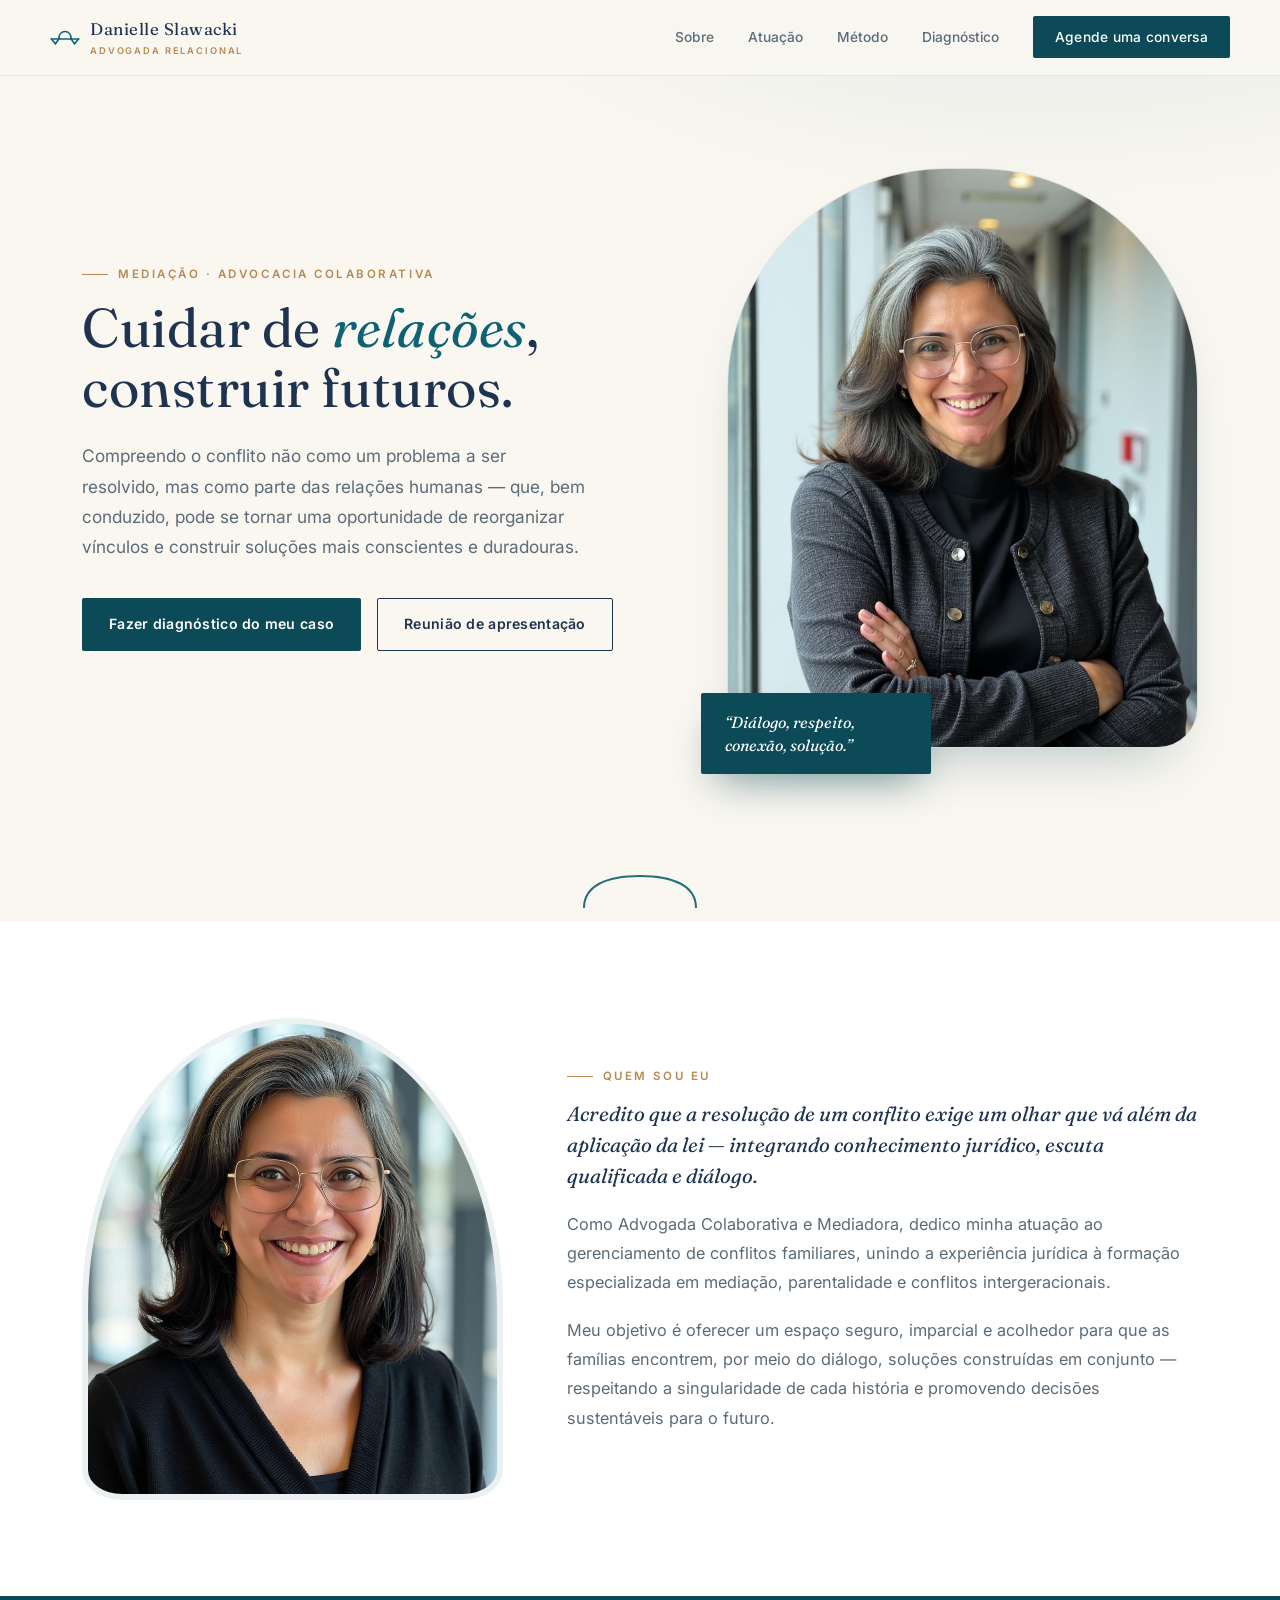
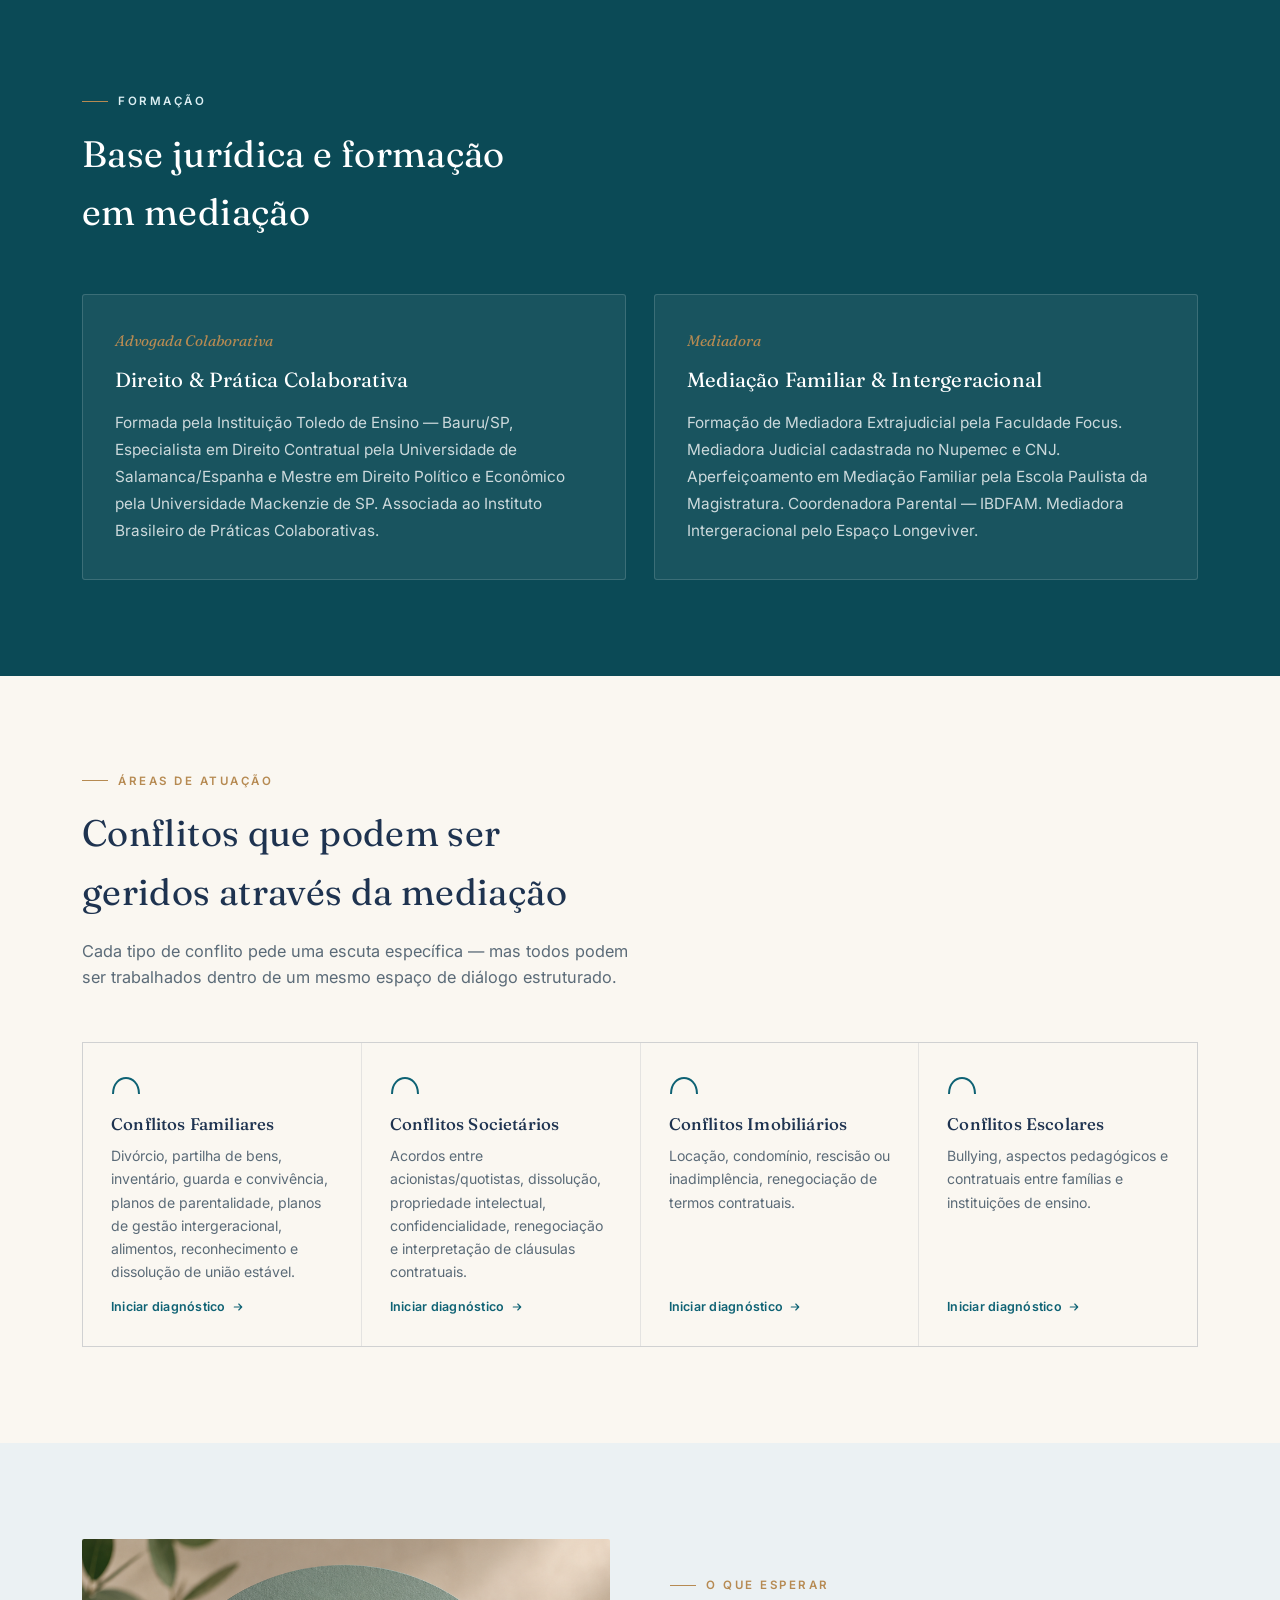
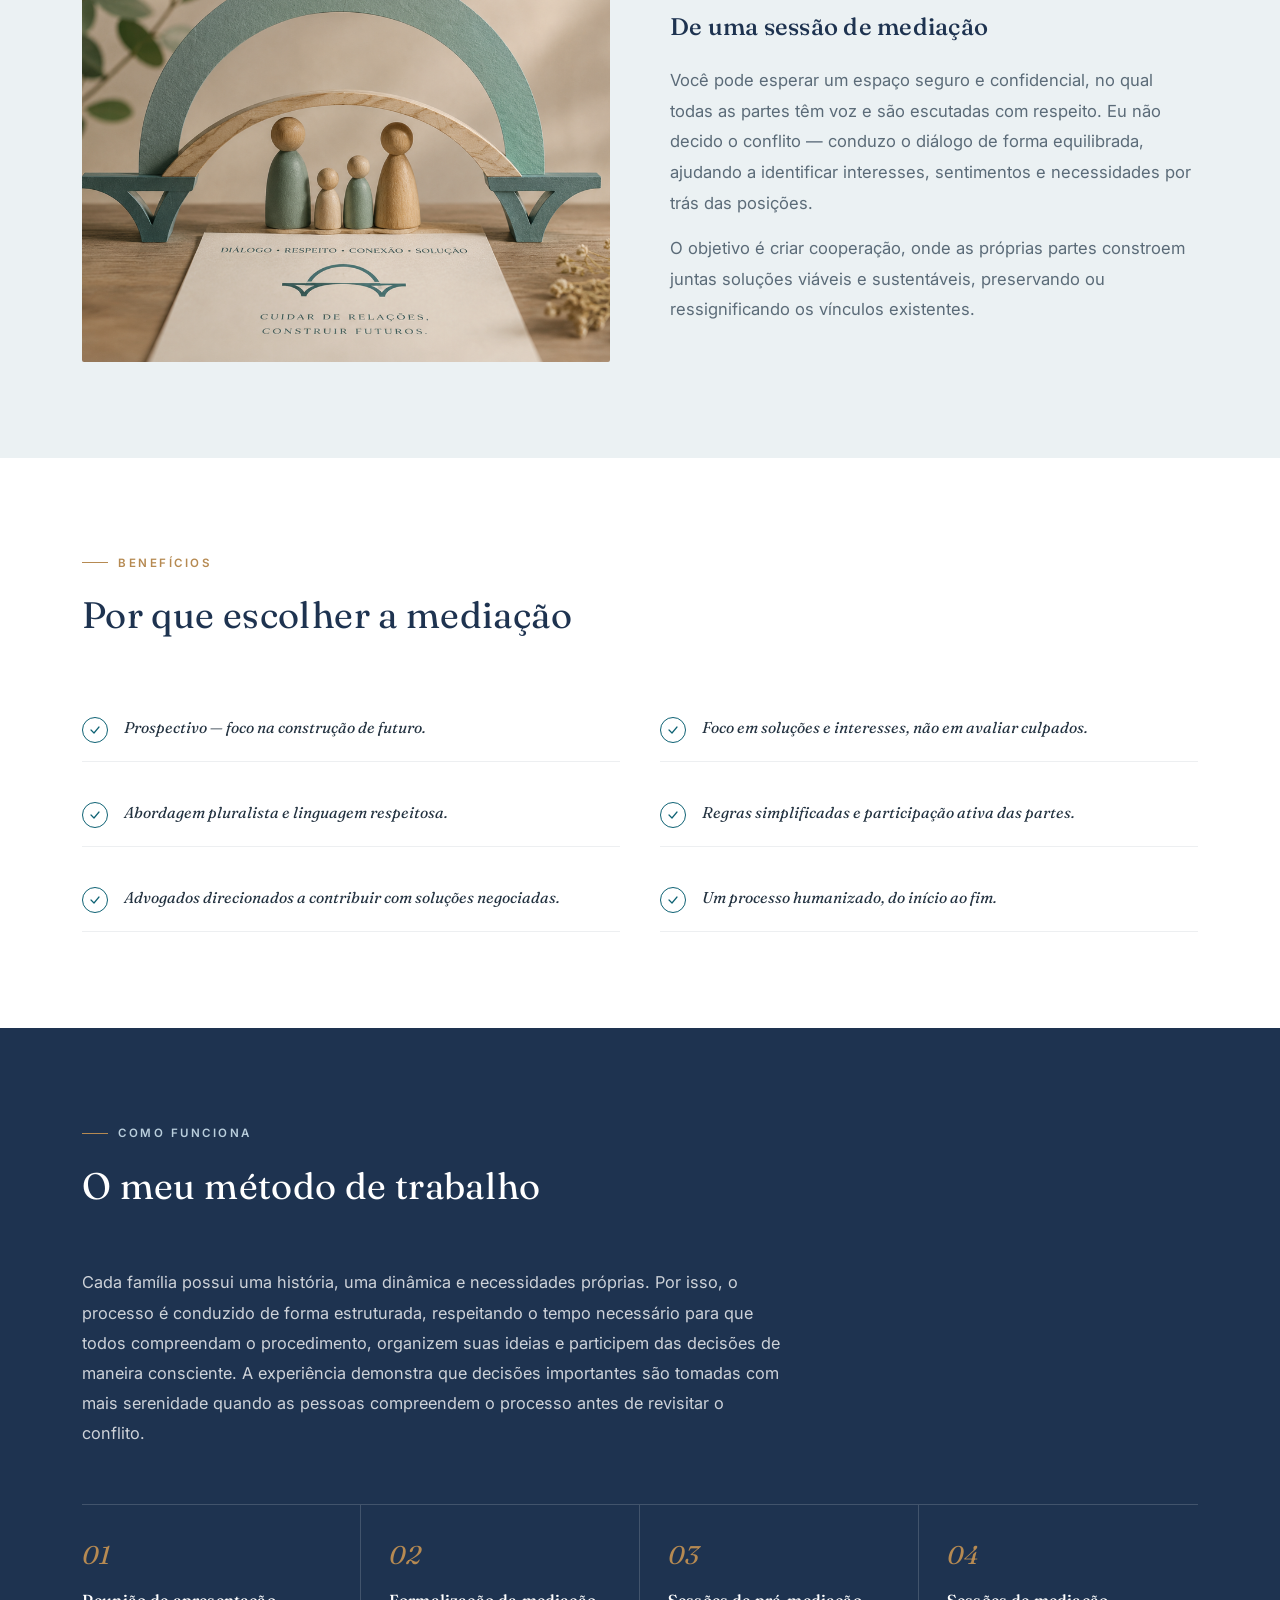
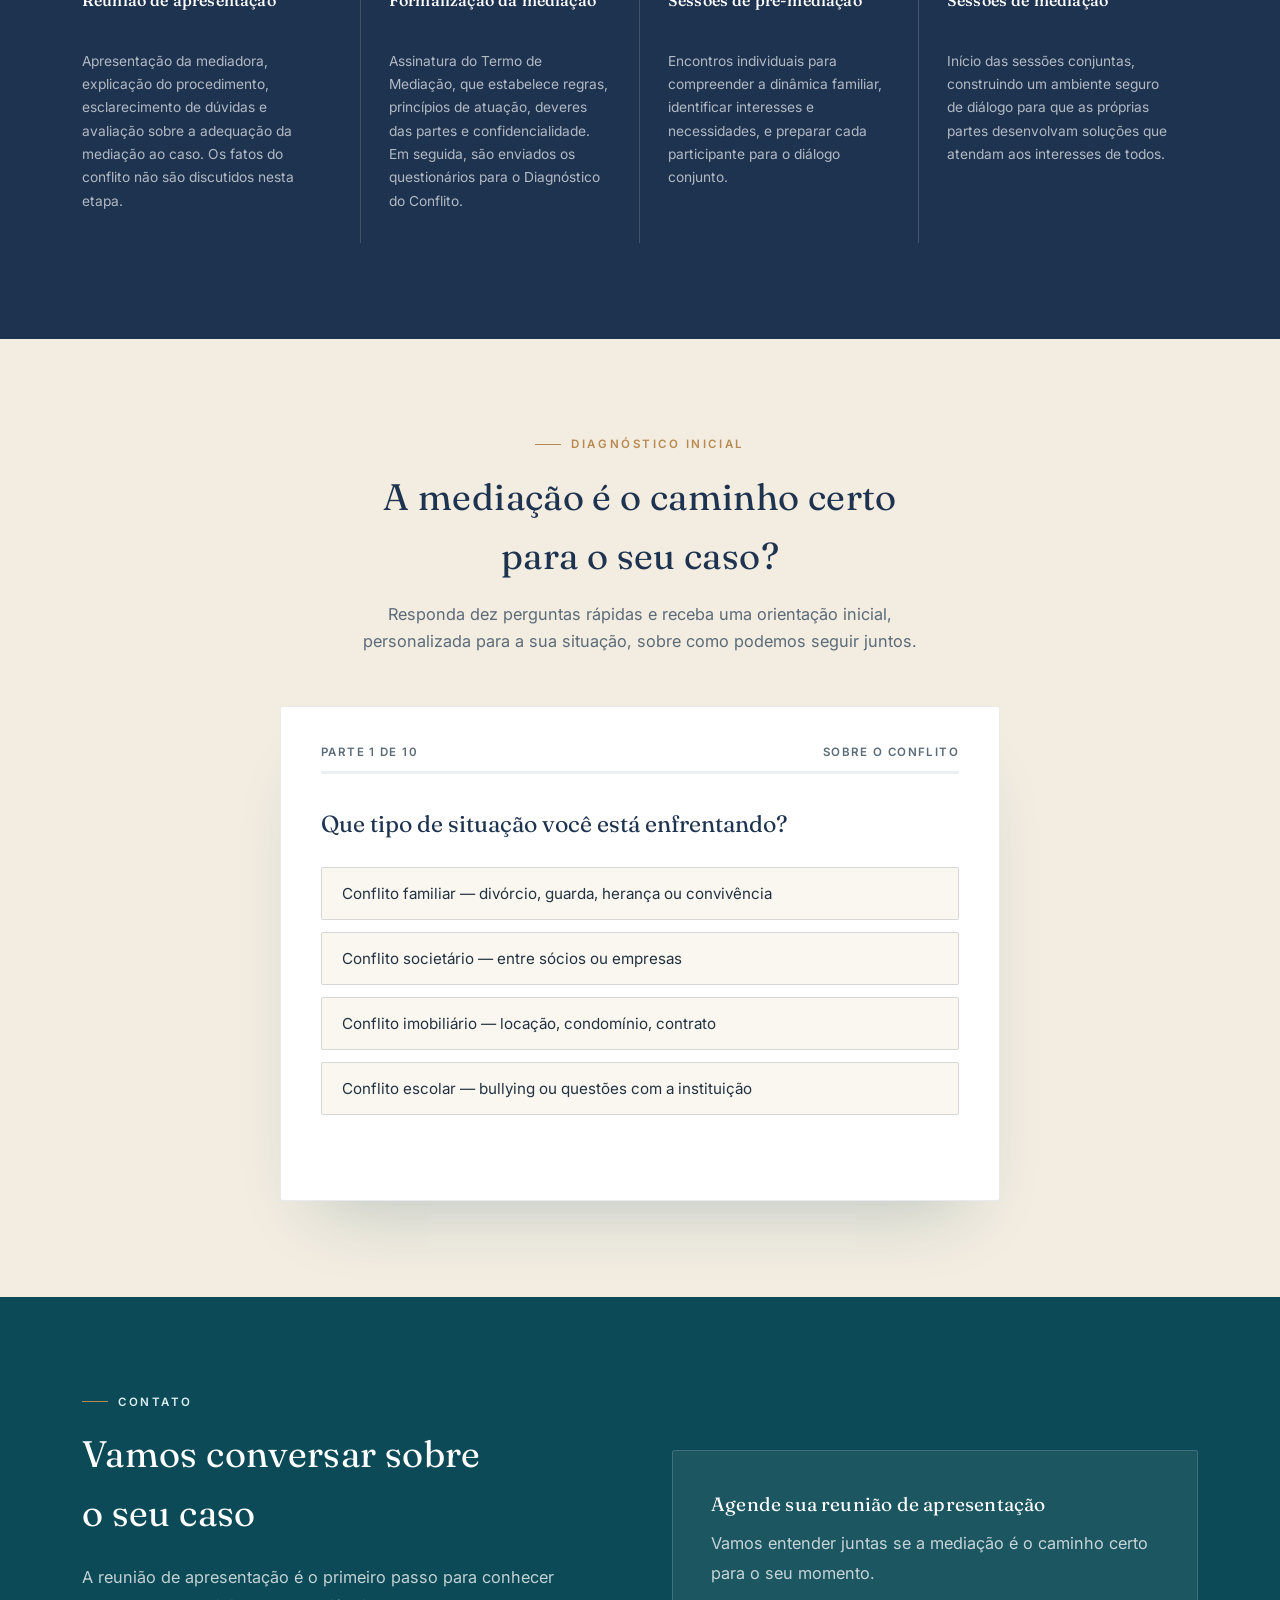
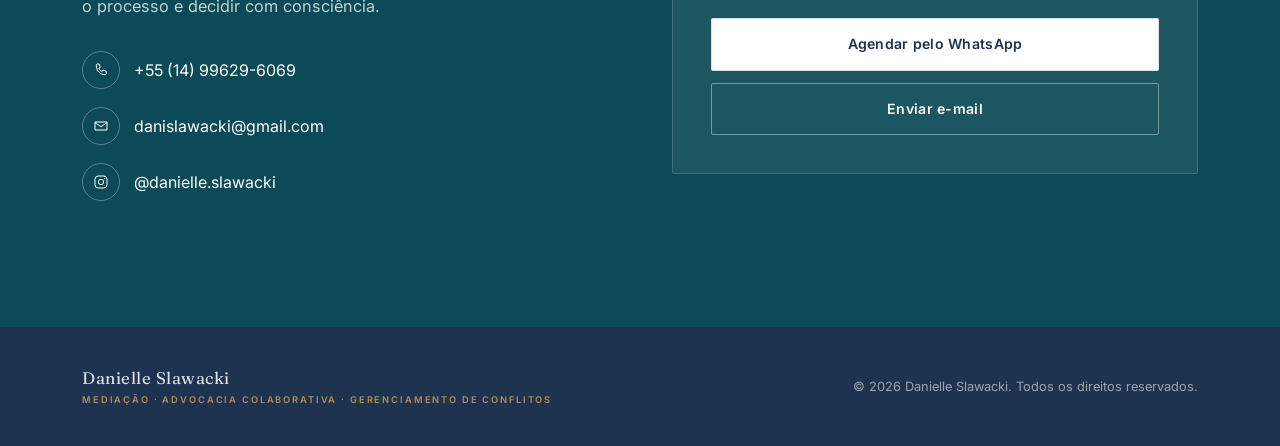
==== commit 5f15aa3f: "aAdiciona Instagram no contato" ====
--- a/index.html
+++ b/index.html
@@ -665,6 +665,10 @@
           <span class="ico"><svg viewBox="0 0 24 24" fill="none"><path d="M3 6h18v12H3V6Z" stroke="#fff" stroke-width="1.5"/><path d="M3 7l9 6 9-6" stroke="#fff" stroke-width="1.5"/></svg></span>
           danislawacki@gmail.com
         </div>
+<div class="contact-item">
+<span class="ico"><svg viewBox="0 0 24 24" fill="none"><rect x="3" y="3" width="18" height="18" rx="5" stroke="#fff" stroke-width="1.5"/><circle cx="12" cy="12" r="4" stroke="#fff" stroke-width="1.5"/><circle cx="17.5" cy="6.5" r="1" fill="#fff"/></svg></span>
+<a href="https://www.instagram.com/danielle.slawacki/" target="_blank" rel="noopener">@danielle.slawacki</a>
+</div>
       </div>
     </div>
 
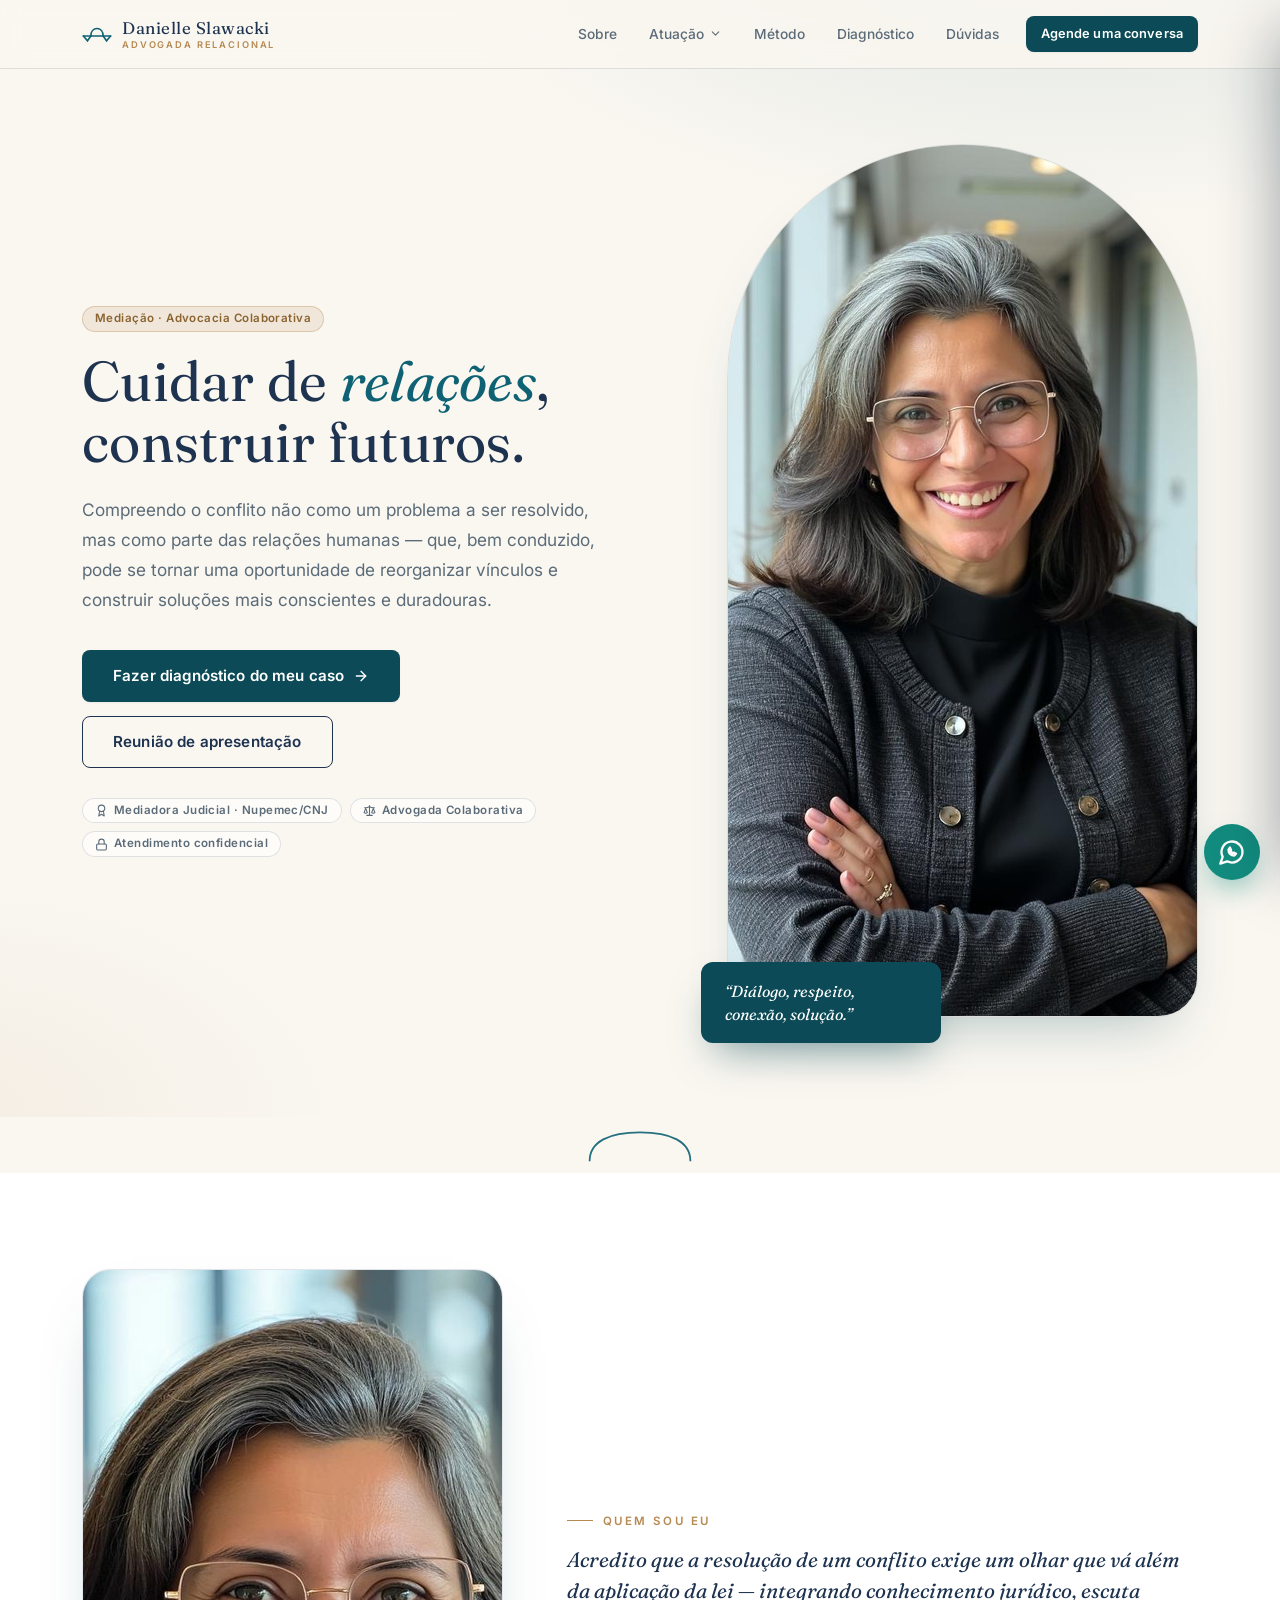
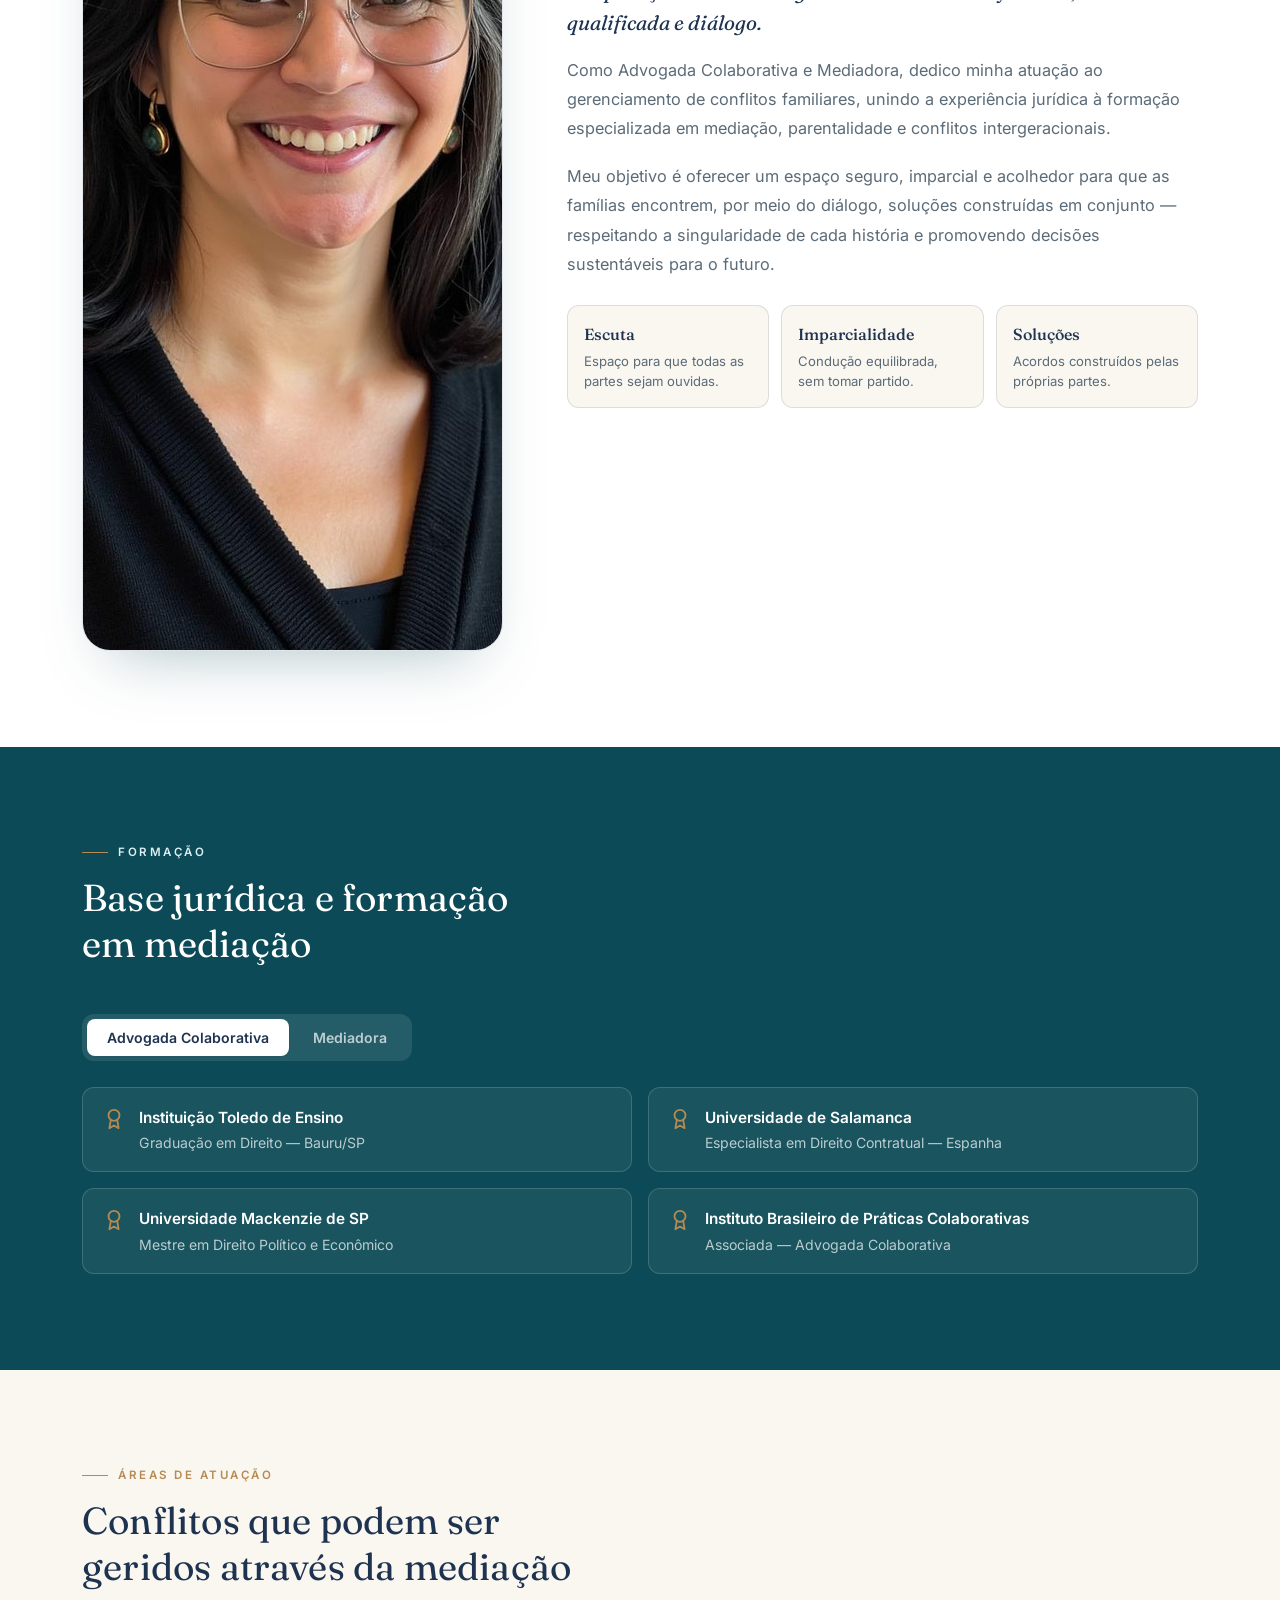
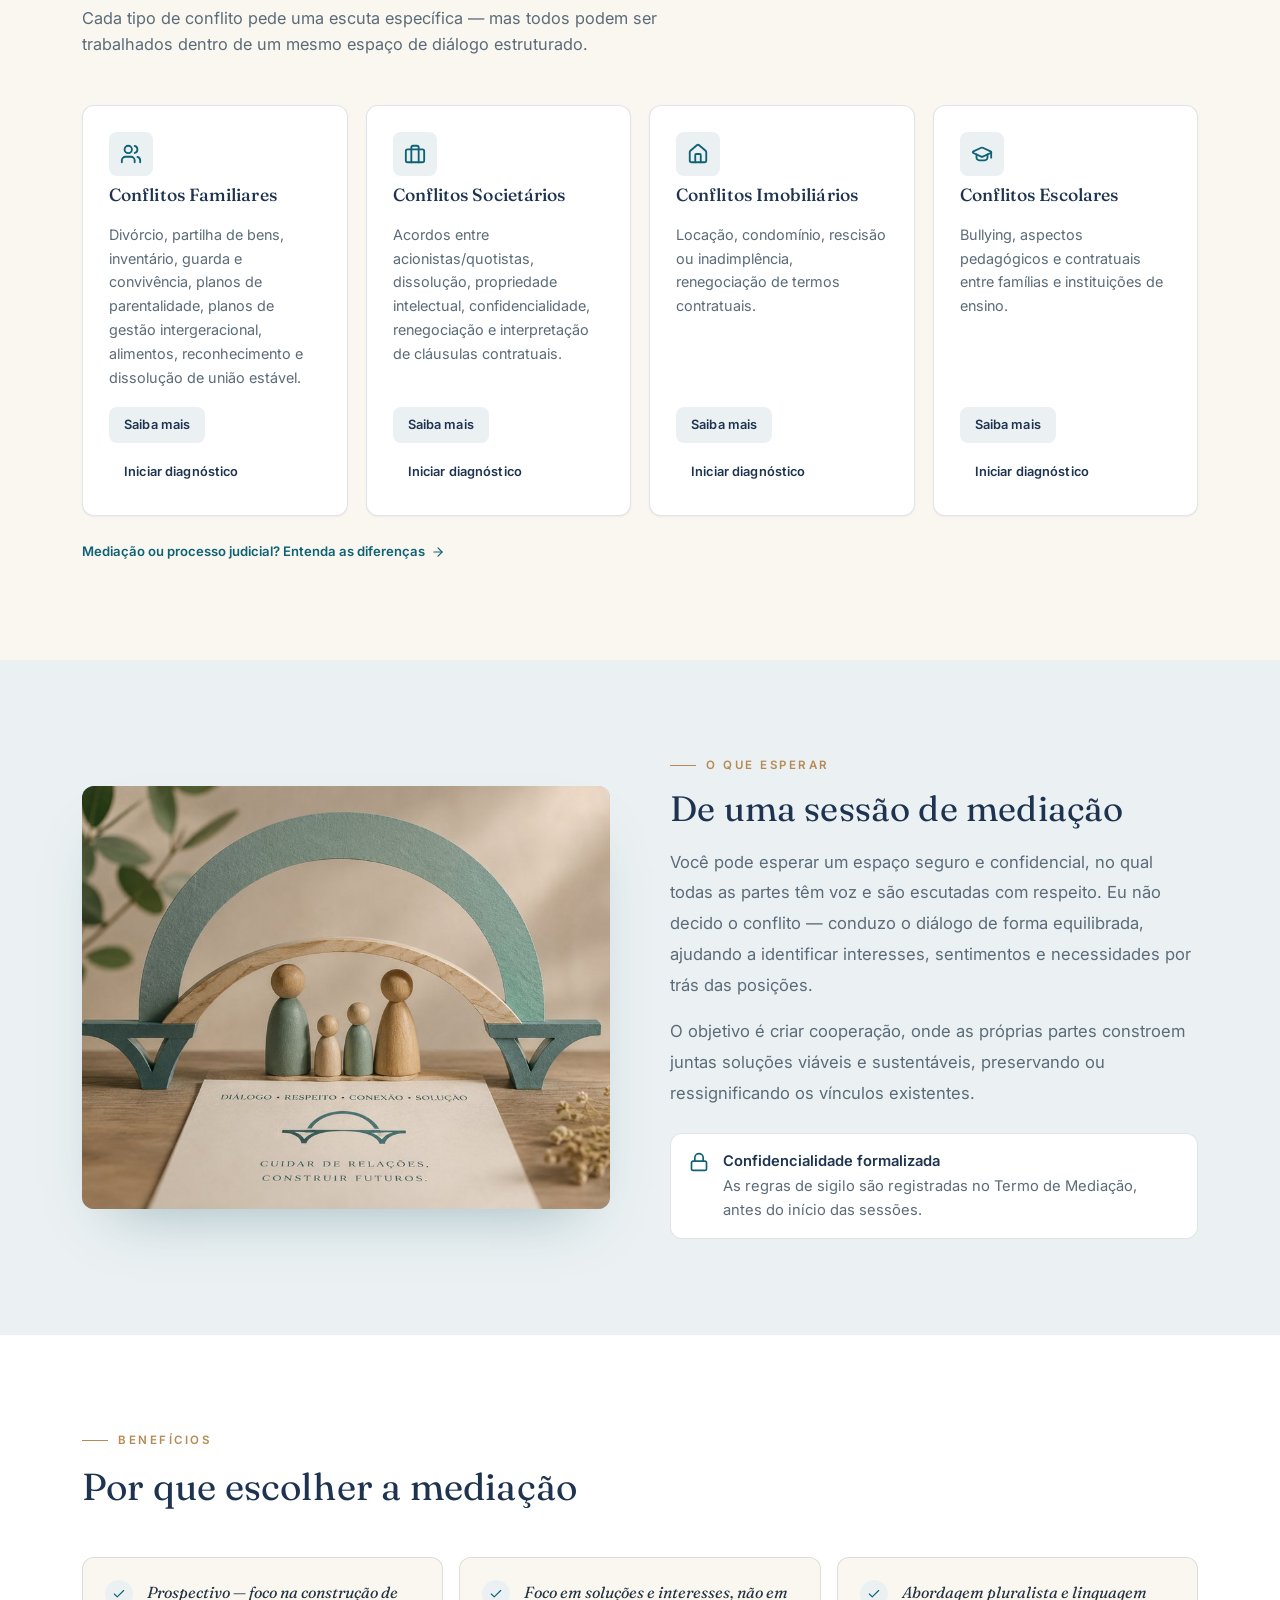
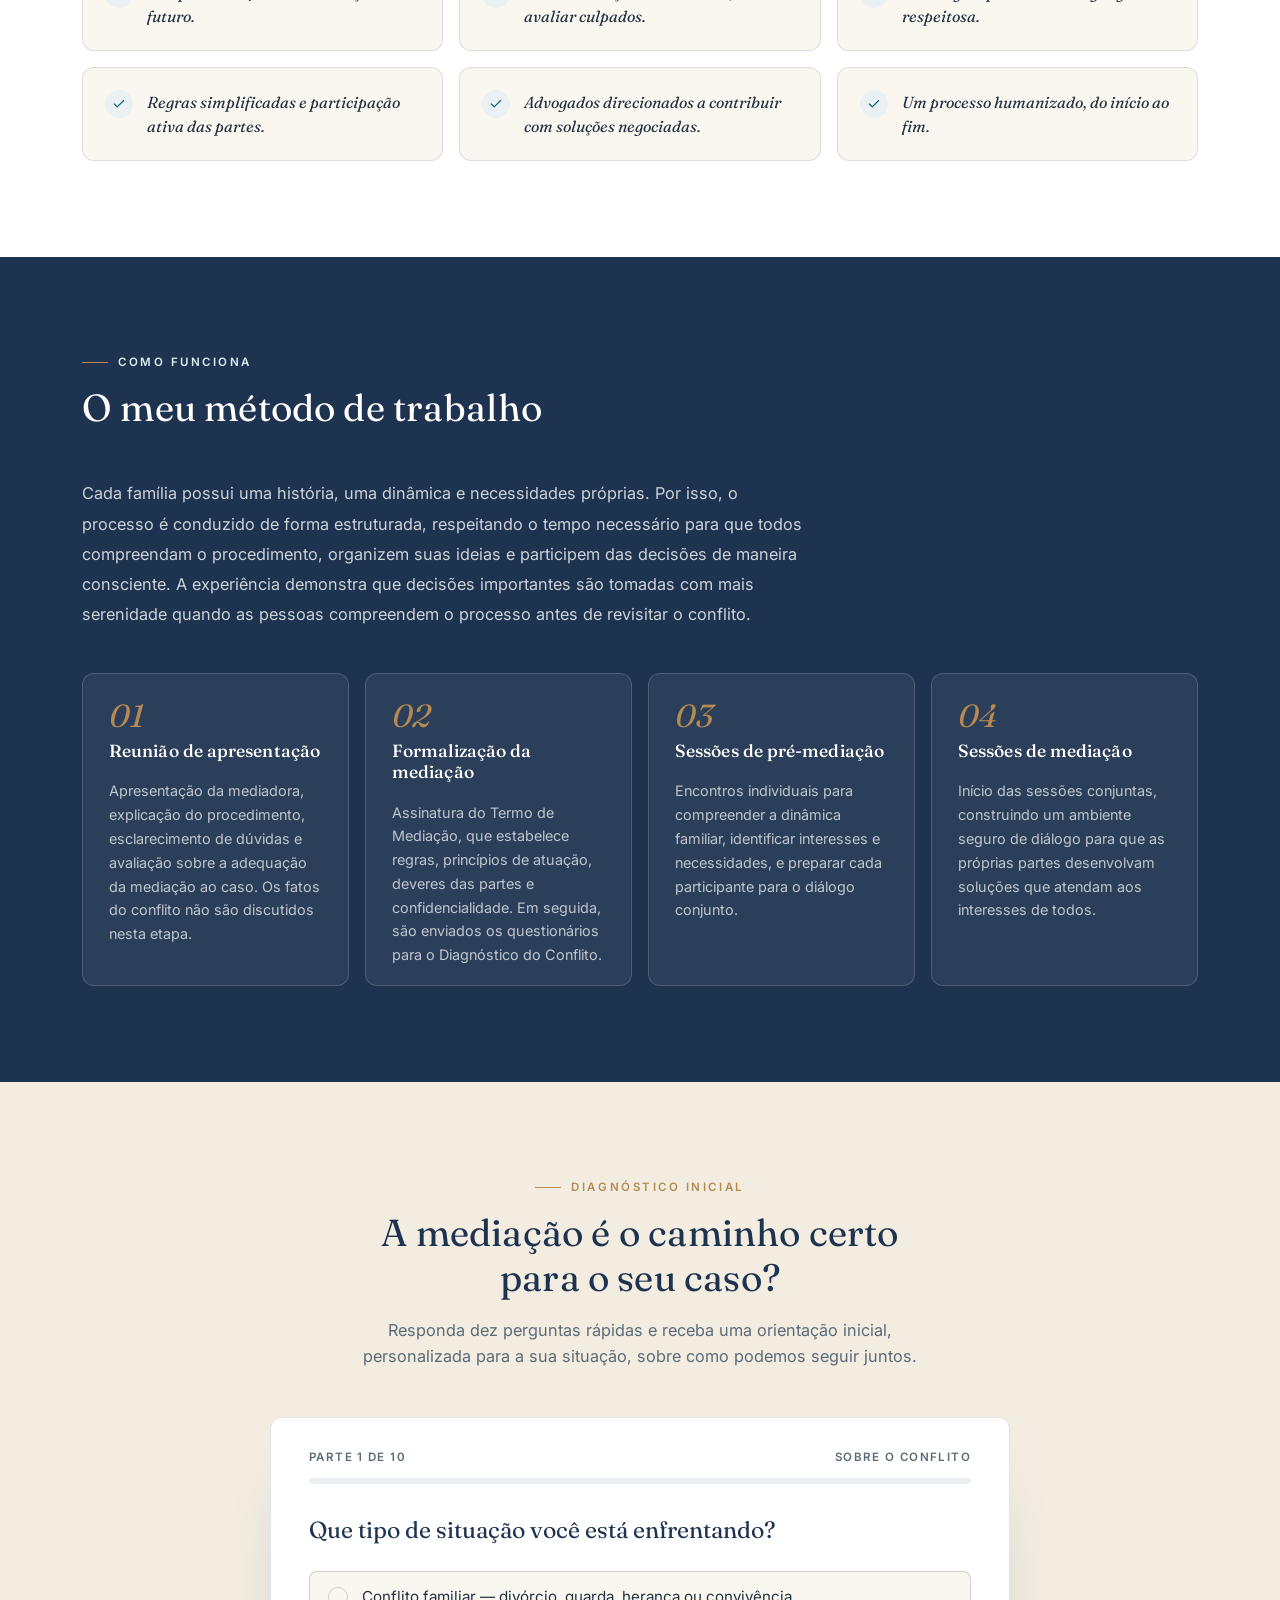
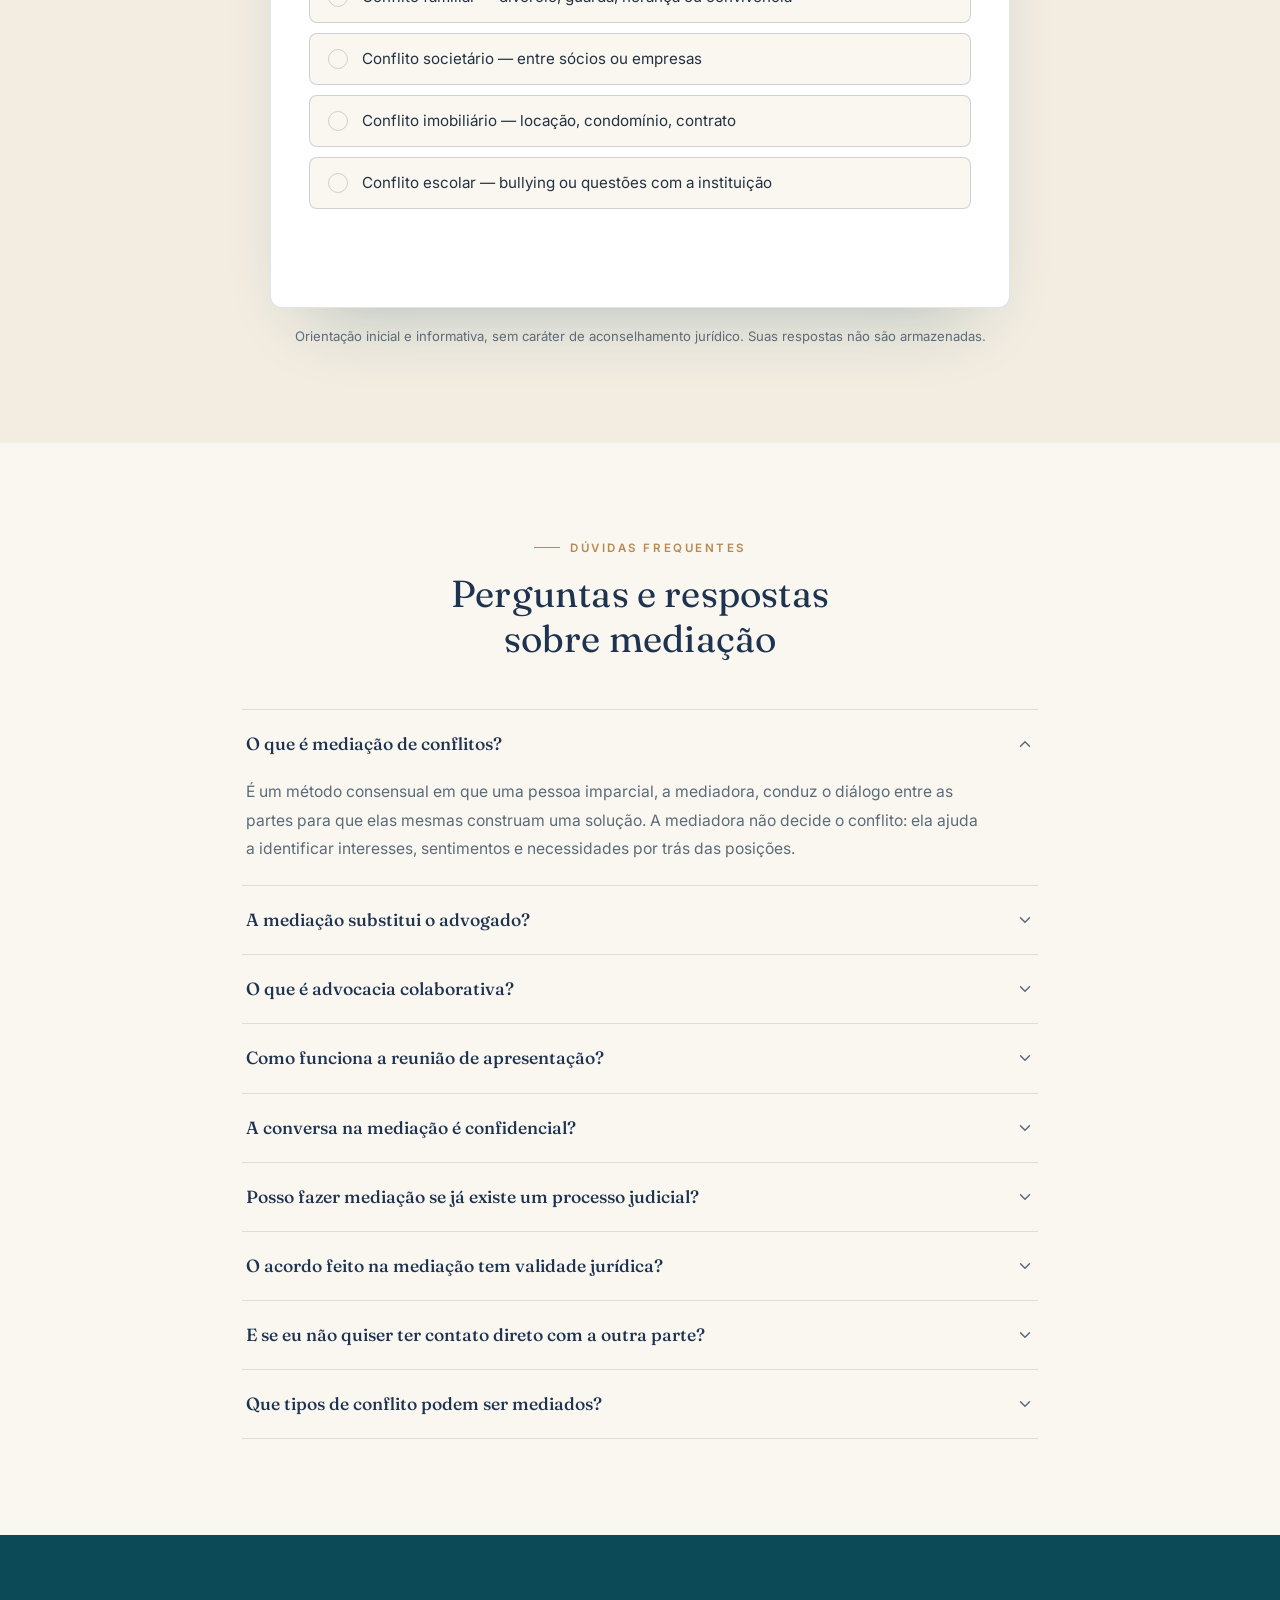
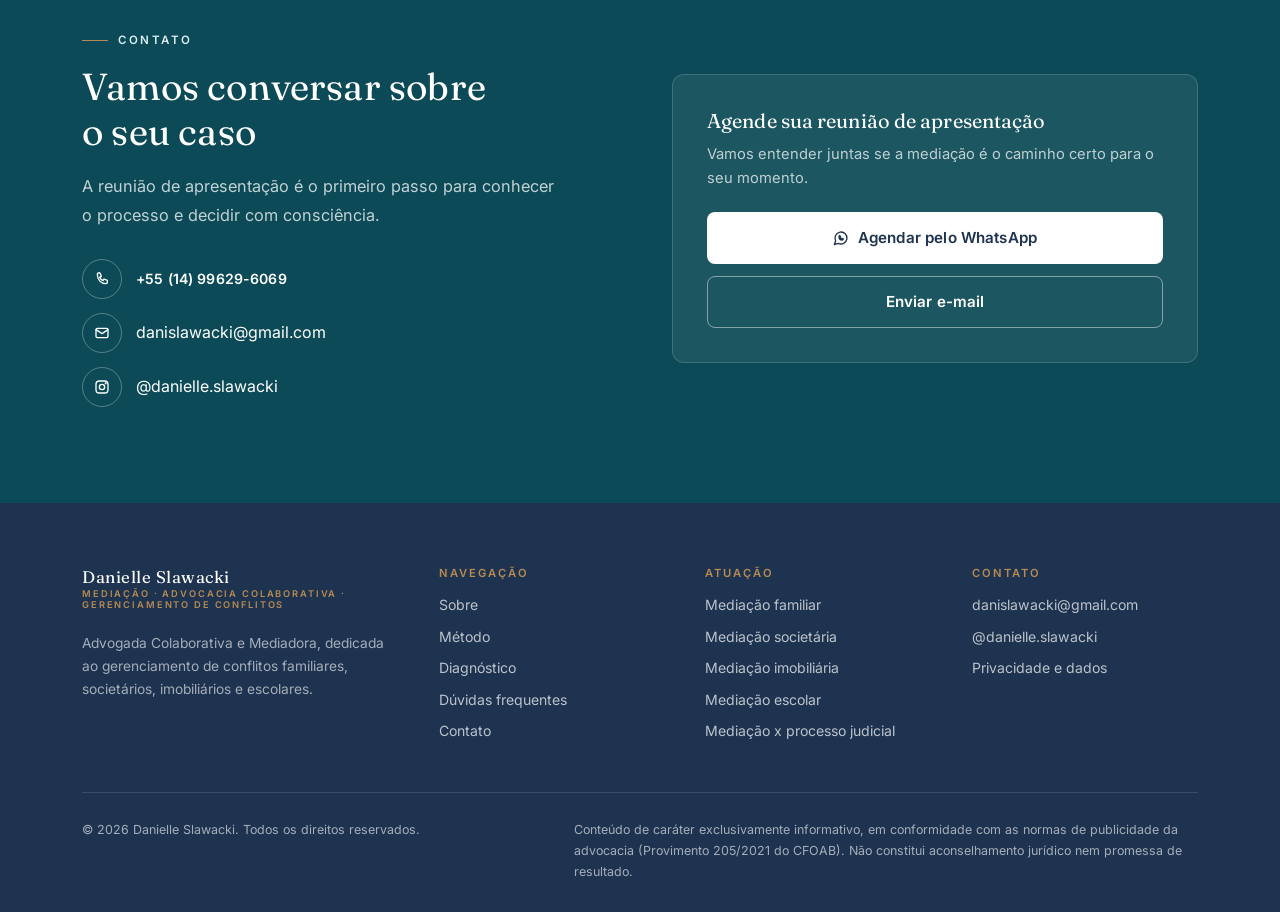
==== commit e95db045: "Redesign estilo shadcn, landing pages, SEO/GEO" ====
--- a/index.html
+++ b/index.html
@@ -1,911 +1,318 @@
 <!DOCTYPE html>
-<html lang="pt-BR">
+<html lang="pt-BR" class="no-js">
 <head>
 <meta charset="UTF-8">
 <meta name="viewport" content="width=device-width, initial-scale=1.0">
 <title>Danielle Slawacki — Advogada Relacional | Mediação e Advocacia Colaborativa</title>
-<meta name="description" content="Mediação, advocacia colaborativa e gerenciamento de conflitos familiares, societários e imobiliários. Agende uma reunião de apresentação.">
+<meta name="description" content="Mediação, advocacia colaborativa e gerenciamento de conflitos familiares, societários, imobiliários e escolares. Faça o diagnóstico e agende uma reunião de apresentação.">
+<link rel="canonical" href="https://slawacki.com.br/">
+<link rel="alternate" hreflang="pt-BR" href="https://slawacki.com.br/">
+<meta name="robots" content="index, follow, max-image-preview:large, max-snippet:-1">
+<meta name="theme-color" content="#0B4A56">
+<meta name="author" content="Danielle Slawacki">
+<meta property="og:type" content="website">
+<meta property="og:locale" content="pt_BR">
+<meta property="og:site_name" content="Danielle Slawacki — Advogada Relacional">
+<meta property="og:title" content="Danielle Slawacki — Advogada Relacional | Mediação e Advocacia Colaborativa">
+<meta property="og:description" content="Mediação, advocacia colaborativa e gerenciamento de conflitos familiares, societários, imobiliários e escolares. Faça o diagnóstico e agende uma reunião de apresentação.">
+<meta property="og:url" content="https://slawacki.com.br/">
+<meta property="og:image" content="https://slawacki.com.br/og-image.jpg">
+<meta property="og:image:width" content="1200">
+<meta property="og:image:height" content="630">
+<meta property="og:image:alt" content="Danielle Slawacki — Mediação e Advocacia Colaborativa">
+<meta name="twitter:card" content="summary_large_image">
+<meta name="twitter:title" content="Danielle Slawacki — Advogada Relacional | Mediação e Advocacia Colaborativa">
+<meta name="twitter:description" content="Mediação, advocacia colaborativa e gerenciamento de conflitos familiares, societários, imobiliários e escolares. Faça o diagnóstico e agende uma reunião de apresentação.">
+<meta name="twitter:image" content="https://slawacki.com.br/og-image.jpg">
+<link rel="icon" href="favicon.svg" type="image/svg+xml">
+<link rel="apple-touch-icon" href="og-image.jpg">
 <link rel="preconnect" href="https://fonts.googleapis.com">
 <link rel="preconnect" href="https://fonts.gstatic.com" crossorigin>
 <link href="https://fonts.googleapis.com/css2?family=Fraunces:ital,opsz,wght@0,9..144,300;0,9..144,400;0,9..144,500;0,9..144,600;1,9..144,400;1,9..144,500&family=Inter:wght@300;400;500;600;700&display=swap" rel="stylesheet">
-<style>
-  :root{
-    --teal-deep:#0B4A56;
-    --teal:#0E6274;
-    --teal-soft:#2E8494;
-    --navy:#1E3350;
-    --sage:#A9BEC9;
-    --sage-light:#EBF1F3;
-    --cream:#FAF7F1;
-    --cream-dark:#F2ECE1;
-    --gold:#B68A52;
-    --white:#FFFFFF;
-    --ink:#233240;
-    --ink-soft:#5B6B78;
-    --radius-arch: 200px 200px 0 0;
-    --serif: 'Fraunces', serif;
-    --sans: 'Inter', sans-serif;
-  }
-
-  *{box-sizing:border-box; margin:0; padding:0;}
-  html{scroll-behavior:smooth;}
-  body{
-    font-family: var(--sans);
-    color: var(--ink);
-    background: var(--cream);
-    line-height:1.6;
-    -webkit-font-smoothing:antialiased;
-  }
-  img{max-width:100%; display:block;}
-  a{color:inherit; text-decoration:none;}
-  ul{list-style:none;}
-
-  .container{max-width:1180px; margin:0 auto; padding:0 32px;}
-  @media (max-width:640px){ .container{padding:0 22px;} }
-
-  h1,h2,h3,h4{font-family:var(--serif); color:var(--navy); font-weight:500; letter-spacing:.01em;}
-
-  .eyebrow{
-    font-family:var(--sans); font-size:.72rem; letter-spacing:.22em; text-transform:uppercase;
-    color:var(--gold); font-weight:600; margin-bottom:14px; display:flex; align-items:center; gap:10px;
-  }
-  .eyebrow::before{content:''; width:26px; height:1px; background:var(--gold);}
-
-  /* ---------- Arch / bridge signature motif ---------- */
-  .arch-divider{ width:100%; height:64px; display:flex; align-items:center; justify-content:center; }
-  .arch-divider svg{ height:40px; width:auto; opacity:.9; }
-
-  .arch-mask-top{
-    -webkit-mask-image: radial-gradient(circle at 50% 100%, transparent 0, transparent 0);
-  }
-
-  /* ---------- Header ---------- */
-  header{
-    position:fixed; top:0; left:0; right:0; z-index:100;
-    background:rgba(250,247,241,.86); backdrop-filter: blur(10px);
-    border-bottom:1px solid rgba(30,51,80,.08);
-    transition: background .3s;
-  }
-  .nav-wrap{display:flex; align-items:center; justify-content:space-between; padding:16px 0;}
-  .brand{display:flex; align-items:center; gap:10px;}
-  .brand svg{ width:30px; height:24px; }
-  .brand-text{font-family:var(--serif); font-size:1.05rem; color:var(--navy); letter-spacing:.03em;}
-  .brand-text span{display:block; font-family:var(--sans); font-size:.58rem; letter-spacing:.2em; color:var(--gold); font-weight:600; margin-top:1px;}
-
-  nav.links{display:flex; gap:34px; align-items:center;}
-  nav.links a{font-size:.86rem; color:var(--ink-soft); font-weight:500; transition:color .2s;}
-  nav.links a:hover{color:var(--teal);}
-  .nav-cta{
-    background:var(--teal-deep); color:var(--white); padding:10px 22px; border-radius:2px;
-    font-size:.82rem; font-weight:600; letter-spacing:.02em; transition:background .2s;
-  }
-  nav.links a.nav-cta{ color:var(--white); }
-  .nav-cta:hover{background:var(--navy); color:var(--white);}
-  .menu-btn{display:none; flex-direction:column; gap:5px; background:none; border:none; cursor:pointer; padding:6px;}
-  .menu-btn span{width:22px; height:2px; background:var(--navy); display:block;}
-
-  @media (max-width: 880px){
-    nav.links{ position:fixed; top:64px; left:0; right:0; background:var(--cream); flex-direction:column;
-      align-items:flex-start; gap:0; padding:8px 22px 20px; border-bottom:1px solid rgba(30,51,80,.08);
-      transform:translateY(-130%); transition:transform .3s ease; }
-    nav.links.open{ transform:translateY(0); }
-    nav.links a{ width:100%; padding:13px 0; border-bottom:1px solid rgba(30,51,80,.06); }
-    .nav-cta{ margin-top:12px; text-align:center; }
-    .menu-btn{display:flex;}
-  }
-
-  /* ---------- Hero ---------- */
-  .hero{
-    padding:168px 0 110px;
-    background:
-      radial-gradient(1100px 500px at 82% -10%, rgba(14,98,116,.10), transparent 60%),
-      var(--cream);
-    position:relative; overflow:hidden;
-  }
-  .hero-grid{display:grid; grid-template-columns:1.05fr .85fr; gap:64px; align-items:center;}
-  @media (max-width:900px){ .hero-grid{grid-template-columns:1fr; gap:48px;} }
-
-  .hero h1{font-size:clamp(2.3rem, 4.4vw, 3.4rem); line-height:1.12; font-weight:400; color:var(--navy);}
-  .hero h1 em{font-style:italic; color:var(--teal);}
-  .hero p.lede{margin-top:22px; font-size:1.08rem; color:var(--ink-soft); max-width:46ch; line-height:1.75;}
-  .hero-ctas{display:flex; gap:16px; margin-top:36px; flex-wrap:wrap;}
-
-  .btn{
-    display:inline-flex; align-items:center; gap:10px; padding:14px 26px; font-size:.88rem; font-weight:600;
-    letter-spacing:.02em; border-radius:2px; transition:all .25s ease; cursor:pointer; border:1px solid transparent;
-  }
-  .btn-primary{background:var(--teal-deep); color:var(--white);}
-  .btn-primary:hover{background:var(--navy); transform:translateY(-1px);}
-  .btn-outline{border-color:var(--navy); color:var(--navy);}
-  .btn-outline:hover{background:var(--navy); color:var(--white);}
-  .btn-light{background:var(--white); color:var(--navy); border-color:rgba(30,51,80,.15);}
-  .btn-light:hover{border-color:var(--navy);}
-
-  .hero-photo{position:relative;}
-  .hero-photo .frame{
-    border-radius:220px 220px 40px 40px; overflow:hidden; border:1px solid rgba(30,51,80,.12);
-    box-shadow:0 30px 60px -30px rgba(11,74,86,.35);
-  }
-  .hero-photo img{width:100%; aspect-ratio:3/3.7; object-fit:cover;}
-  .hero-tagline{
-    position:absolute; bottom:-26px; left:-26px; background:var(--teal-deep); color:var(--white);
-    padding:18px 24px; max-width:230px; border-radius:2px; box-shadow:0 20px 40px -14px rgba(11,74,86,.5);
-  }
-  .hero-tagline p{font-family:var(--serif); font-style:italic; font-size:1rem; line-height:1.4;}
-  @media (max-width:900px){ .hero-tagline{left:0;} }
-
-  /* ---------- Sections generic ---------- */
-  section{padding:96px 0;}
-  .section-head{max-width:640px; margin-bottom:52px;}
-  .section-head h2{font-size:clamp(1.7rem,3vw,2.3rem); font-weight:400;}
-  .section-head p{margin-top:16px; color:var(--ink-soft); font-size:1.02rem; max-width:56ch;}
-
-  /* ---------- Quem sou eu ---------- */
-  .about{background:var(--white);}
-  .about-grid{display:grid; grid-template-columns:.8fr 1.2fr; gap:64px; align-items:center;}
-  @media (max-width:860px){ .about-grid{grid-template-columns:1fr;} }
-  .about-photo{border-radius:50% 50% 40px 40px / 60% 60% 30px 30px; overflow:hidden; border:6px solid var(--sage-light);}
-  .about-photo img{width:100%; aspect-ratio:1/1.15; object-fit:cover;}
-  .about-text p{color:var(--ink-soft); margin-bottom:18px; font-size:1.02rem; line-height:1.8;}
-  .about-text p:first-of-type{font-family:var(--serif); font-size:1.28rem; font-style:italic; color:var(--navy); line-height:1.5;}
-
-  /* ---------- Formação ---------- */
-  .formacao{background:var(--teal-deep); color:var(--white); position:relative;}
-  .formacao .section-head h2, .formacao .eyebrow{color:var(--white);}
-  .formacao .eyebrow{color:#DCEFF3;}
-  .formacao .eyebrow::before{background:var(--gold);}
-  .formacao .section-head p{color:rgba(255,255,255,.72);}
-  .cards-2{display:grid; grid-template-columns:1fr 1fr; gap:28px;}
-  @media (max-width:760px){ .cards-2{grid-template-columns:1fr;} }
-  .fcard{
-    background:rgba(255,255,255,.06); border:1px solid rgba(255,255,255,.15); padding:34px 32px; border-radius:3px;
-  }
-  .fcard .fnum{font-family:var(--serif); font-style:italic; color:var(--gold); font-size:.95rem; margin-bottom:10px; display:block;}
-  .fcard h3{color:var(--white); font-size:1.28rem; margin-bottom:14px; font-weight:400;}
-  .fcard p{color:rgba(255,255,255,.78); font-size:.96rem; line-height:1.75;}
-
-  /* ---------- Áreas / conflitos ---------- */
-  .areas{background:var(--cream);}
-  .areas-grid{display:grid; grid-template-columns:repeat(4,1fr); gap:1px; background:rgba(30,51,80,.1); border:1px solid rgba(30,51,80,.1);}
-  @media (max-width:900px){ .areas-grid{grid-template-columns:repeat(2,1fr);} }
-  @media (max-width:560px){ .areas-grid{grid-template-columns:1fr;} }
-  .area-card{
-    background:var(--cream); padding:32px 28px; border:none; width:100%; text-align:left;
-    font-family:inherit; cursor:pointer; transition:background .2s;
-    display:flex; flex-direction:column; align-items:flex-start; justify-content:flex-start;
-  }
-  .area-card:hover, .area-card:focus-visible{background:var(--sage-light);}
-  .area-card .arch-icon{margin-bottom:16px;}
-  .area-card h3{font-size:1.05rem; margin-bottom:10px; font-weight:500;}
-  .area-card p{font-size:.88rem; color:var(--ink-soft); line-height:1.65;}
-  .area-cta{
-    display:inline-flex; align-items:center; gap:6px; margin-top:auto; padding-top:16px; font-size:.78rem; font-weight:600;
-    color:var(--teal); letter-spacing:.02em;
-  }
-  .area-cta svg{width:12px; height:12px; transition:transform .2s;}
-  .area-card:hover .area-cta svg, .area-card:focus-visible .area-cta svg{transform:translateX(3px);}
-
-  /* ---------- Sessão / expect ---------- */
-  .expect{background:var(--sage-light);}
-  .expect-grid{display:grid; grid-template-columns:1fr 1fr; gap:60px; align-items:center;}
-  @media (max-width:860px){ .expect-grid{grid-template-columns:1fr;} }
-  .expect-visual{
-    background:var(--sage); border-radius:2px; aspect-ratio:4/3.2; display:flex; align-items:center; justify-content:center;
-    position:relative; overflow:hidden;
-  }
-  .expect-visual svg{width:60%; height:60%; opacity:.9;}
-  .expect-text p{color:var(--ink-soft); font-size:1.04rem; line-height:1.85;}
-
-  /* ---------- Benefícios ---------- */
-  .beneficios{background:var(--white);}
-  .benef-grid{display:grid; grid-template-columns:repeat(2,1fr); gap:20px 40px;}
-  @media (max-width:700px){ .benef-grid{grid-template-columns:1fr;} }
-  .benef-item{display:flex; gap:16px; padding:18px 0; border-bottom:1px solid rgba(30,51,80,.08);}
-  .benef-item .mark{
-    width:26px; height:26px; border-radius:50%; border:1px solid var(--teal); flex-shrink:0;
-    display:flex; align-items:center; justify-content:center; margin-top:2px;
-  }
-  .benef-item .mark svg{width:12px; height:12px;}
-  .benef-item p{font-size:.98rem; color:var(--ink); font-style:italic; font-family:var(--serif);}
-
-  /* ---------- Método ---------- */
-  .metodo{background:var(--navy); color:var(--white);}
-  .metodo .eyebrow{color:#B9CEDC;}
-  .metodo .eyebrow::before{background:var(--gold);}
-  .metodo .section-head h2{color:var(--white);}
-  .metodo .section-head p{color:rgba(255,255,255,.68);}
-  .metodo-intro{color:rgba(255,255,255,.78); max-width:70ch; margin-bottom:56px; font-size:1.02rem; line-height:1.85;}
-  .steps{display:grid; grid-template-columns:repeat(4,1fr); gap:0; border-top:1px solid rgba(255,255,255,.16);}
-  @media (max-width:900px){ .steps{grid-template-columns:1fr;} }
-  .step{padding:30px 28px 30px 28px; border-right:1px solid rgba(255,255,255,.16);}
-  .steps .step:first-child{padding-left:0;}
-  .steps .step:last-child{border-right:none;}
-  @media (max-width:900px){ .step{border-right:none !important; padding-left:0 !important; border-bottom:1px solid rgba(255,255,255,.16);} .steps .step:last-child{border-bottom:none;} }
-  .step .snum{font-family:var(--serif); font-style:italic; font-size:1.6rem; color:var(--gold);}
-  .step h4{color:var(--white); font-size:1rem; margin:12px 0 10px; font-weight:500; min-height:3.2rem; display:flex; align-items:flex-start;}
-  @media (max-width:900px){ .step h4{min-height:0;} }
-  .step p{font-size:.86rem; color:rgba(255,255,255,.66); line-height:1.7;}
-
-  /* ---------- Diagnóstico (quiz) ---------- */
-  .diagnostico{background:var(--cream-dark); position:relative;}
-  .quiz-shell{
-    max-width:720px; margin:0 auto; background:var(--white); border-radius:3px; border:1px solid rgba(30,51,80,.1);
-    box-shadow:0 40px 70px -40px rgba(11,74,86,.28); overflow:hidden;
-  }
-  .quiz-top{padding:36px 40px 0;}
-  @media (max-width:600px){ .quiz-top{padding:28px 22px 0;} }
-  .quiz-progress-label{
-    display:flex; justify-content:space-between; font-size:.72rem; letter-spacing:.12em; text-transform:uppercase;
-    color:var(--ink-soft); font-weight:600; margin-bottom:10px;
-  }
-  .quiz-progress-track{height:3px; background:var(--sage-light); border-radius:2px; overflow:hidden;}
-  .quiz-progress-fill{height:100%; background:var(--teal); width:25%; transition:width .4s ease;}
-  .quiz-body{padding:34px 40px 40px;}
-  @media (max-width:600px){ .quiz-body{padding:26px 22px 34px;} }
-  .quiz-question{font-family:var(--serif); font-size:1.45rem; color:var(--navy); font-weight:400; margin-bottom:26px; line-height:1.4;}
-  .quiz-options{display:flex; flex-direction:column; gap:12px;}
-  .quiz-option{
-    text-align:left; padding:16px 20px; border:1px solid rgba(30,51,80,.16); background:var(--cream);
-    border-radius:2px; font-size:.95rem; color:var(--ink); cursor:pointer; transition:all .2s ease; font-family:var(--sans);
-  }
-  .quiz-option:hover{border-color:var(--teal); background:var(--sage-light);}
-  .quiz-option.selected{border-color:var(--teal-deep); background:var(--sage-light); color:var(--teal-deep); font-weight:600;}
-  .quiz-nav{display:flex; justify-content:space-between; margin-top:30px; align-items:center;}
-  .quiz-back{font-size:.85rem; color:var(--ink-soft); cursor:pointer; background:none; border:none; visibility:hidden;}
-  .quiz-back.show{visibility:visible;}
-
-  .quiz-result{display:none;}
-  .quiz-result.active{display:block;}
-  .quiz-result .eyebrow{margin-bottom:12px;}
-  .quiz-result h3{font-size:1.5rem; font-weight:400; margin-bottom:16px; line-height:1.4;}
-  .quiz-result p{color:var(--ink-soft); font-size:.98rem; line-height:1.8; margin-bottom:26px;}
-  .quiz-result-ctas{display:flex; gap:14px; flex-wrap:wrap;}
-  .quiz-restart{margin-top:22px; font-size:.82rem; color:var(--ink-soft); text-decoration:underline; cursor:pointer; background:none; border:none;}
-
-  .quiz-step{display:none;}
-  .quiz-step.active{display:block;}
-
-  /* ---------- Contato ---------- */
-  .contato{background:var(--teal-deep); color:var(--white);}
-  .contato-grid{display:grid; grid-template-columns:1fr 1fr; gap:64px; align-items:center;}
-  @media (max-width:860px){ .contato-grid{grid-template-columns:1fr; gap:40px;} }
-  .contato .eyebrow{color:#DCEFF3;}
-  .contato .eyebrow::before{background:var(--gold);}
-  .contato h2{color:var(--white); font-size:clamp(1.7rem,3vw,2.3rem); font-weight:400; margin-bottom:20px;}
-  .contato > .contato-grid > div > p{color:rgba(255,255,255,.75); max-width:48ch; margin-bottom:30px; font-size:1.02rem; line-height:1.8;}
-  .contact-list{display:flex; flex-direction:column; gap:18px; margin-bottom:30px;}
-  .contact-item{display:flex; align-items:center; gap:14px; font-size:1rem;}
-  .contact-item .ico{
-    width:38px; height:38px; border-radius:50%; border:1px solid rgba(255,255,255,.3); flex-shrink:0;
-    display:flex; align-items:center; justify-content:center;
-  }
-  .contact-item .ico svg{width:16px; height:16px;}
-  .contact-card{background:rgba(255,255,255,.07); border:1px solid rgba(255,255,255,.16); padding:38px; border-radius:3px;}
-  .contact-card h3{color:var(--white); font-weight:400; font-size:1.2rem; margin-bottom:10px;}
-  .contact-card p{color:rgba(255,255,255,.7); font-size:.92rem; margin-bottom:24px;}
-
-  /* ---------- Footer ---------- */
-  footer{background:var(--navy); color:rgba(255,255,255,.55); padding:38px 0;}
-  .footer-grid{display:flex; justify-content:space-between; align-items:center; flex-wrap:wrap; gap:16px;}
-  .footer-grid .brand-text{color:rgba(255,255,255,.85);}
-  .footer-grid .brand-text span{color:var(--gold);}
-  footer p{font-size:.8rem;}
-
-  /* Reveal on scroll */
-  .reveal{opacity:0; transform:translateY(22px); transition:opacity .7s ease, transform .7s ease;}
-  .reveal.in{opacity:1; transform:translateY(0);}
-
-  @media (prefers-reduced-motion: reduce){
-    html{scroll-behavior:auto;}
-    .reveal{opacity:1; transform:none; transition:none;}
-  }
-
-  :focus-visible{outline:2px solid var(--teal); outline-offset:2px;}
-</style>
+<link rel="stylesheet" href="ui.css?v=3">
+<script type="application/ld+json">{"@context":"https://schema.org","@type":["Attorney","LegalService"],"@id":"https://slawacki.com.br/#attorney","name":"Danielle Slawacki","alternateName":"Danielle Slawacki — Advogada Relacional","url":"https://slawacki.com.br/","image":"https://slawacki.com.br/danielle-hero.jpg","logo":"https://slawacki.com.br/favicon.svg","description":"Advogada Colaborativa e Mediadora. Mediação, advocacia colaborativa e gerenciamento de conflitos familiares, societários, imobiliários e escolares.","telephone":"+5514996296069","email":"danislawacki@gmail.com","sameAs":["https://www.instagram.com/danielle.slawacki/"],"knowsAbout":["Mediação de conflitos","Advocacia colaborativa","Mediação familiar","Mediação intergeracional","Coordenação parental","Mediação societária","Mediação imobiliária","Mediação escolar"],"founder":{"@id":"https://slawacki.com.br/#danielle"},"hasOfferCatalog":{"@type":"OfferCatalog","name":"Áreas de atuação","itemListElement":[{"@type":"Offer","itemOffered":{"@type":"Service","name":"Mediação familiar","url":"https://slawacki.com.br/mediacao-familiar.html"}},{"@type":"Offer","itemOffered":{"@type":"Service","name":"Mediação societária","url":"https://slawacki.com.br/mediacao-societaria.html"}},{"@type":"Offer","itemOffered":{"@type":"Service","name":"Mediação imobiliária","url":"https://slawacki.com.br/mediacao-imobiliaria.html"}},{"@type":"Offer","itemOffered":{"@type":"Service","name":"Mediação escolar","url":"https://slawacki.com.br/mediacao-escolar.html"}}]}}</script>
+<script type="application/ld+json">{"@context":"https://schema.org","@type":"Person","@id":"https://slawacki.com.br/#danielle","name":"Danielle Slawacki","jobTitle":"Advogada Colaborativa e Mediadora","image":"https://slawacki.com.br/danielle-about.jpg","url":"https://slawacki.com.br/","sameAs":["https://www.instagram.com/danielle.slawacki/"],"worksFor":{"@id":"https://slawacki.com.br/#attorney"},"alumniOf":[{"@type":"CollegeOrUniversity","name":"Instituição Toledo de Ensino"},{"@type":"CollegeOrUniversity","name":"Universidade de Salamanca"},{"@type":"CollegeOrUniversity","name":"Universidade Presbiteriana Mackenzie"}],"memberOf":[{"@type":"Organization","name":"Instituto Brasileiro de Práticas Colaborativas"}],"knowsAbout":["Mediação de conflitos","Advocacia colaborativa","Mediação familiar","Mediação intergeracional","Coordenação parental","Mediação societária","Mediação imobiliária","Mediação escolar"]}</script>
+<script type="application/ld+json">{"@context":"https://schema.org","@type":"WebSite","@id":"https://slawacki.com.br/#website","url":"https://slawacki.com.br/","name":"Danielle Slawacki — Advogada Relacional","inLanguage":"pt-BR","publisher":{"@id":"https://slawacki.com.br/#attorney"}}</script>
+<script type="application/ld+json">{"@context":"https://schema.org","@type":"FAQPage","mainEntity":[{"@type":"Question","name":"O que é mediação de conflitos?","acceptedAnswer":{"@type":"Answer","text":"É um método consensual em que uma pessoa imparcial, a mediadora, conduz o diálogo entre as partes para que elas mesmas construam uma solução. A mediadora não decide o conflito: ela ajuda a identificar interesses, sentimentos e necessidades por trás das posições."}},{"@type":"Question","name":"A mediação substitui o advogado?","acceptedAnswer":{"@type":"Answer","text":"Não. As partes podem e devem contar com orientação jurídica ao longo do processo. A mediação é um espaço de diálogo conduzido por uma mediadora; os advogados contribuem com soluções negociadas e com a segurança jurídica dos acordos."}},{"@type":"Question","name":"O que é advocacia colaborativa?","acceptedAnswer":{"@type":"Answer","text":"É uma prática em que advogados e partes se comprometem a buscar o acordo de forma cooperativa, com transparência e foco nos interesses de todos, em vez de recorrer ao litígio. Danielle é Advogada Colaborativa e associada ao Instituto Brasileiro de Práticas Colaborativas."}},{"@type":"Question","name":"Como funciona a reunião de apresentação?","acceptedAnswer":{"@type":"Answer","text":"É o primeiro passo: a mediadora apresenta o procedimento, esclarece dúvidas e avalia se a mediação é adequada ao caso. Os fatos do conflito não são discutidos nesta etapa, e você decide com consciência se quer seguir."}},{"@type":"Question","name":"A conversa na mediação é confidencial?","acceptedAnswer":{"@type":"Answer","text":"Sim. A mediação ocorre em um espaço seguro e confidencial, e as regras de confidencialidade são formalizadas no Termo de Mediação, assinado antes do início das sessões."}},{"@type":"Question","name":"Posso fazer mediação se já existe um processo judicial?","acceptedAnswer":{"@type":"Answer","text":"Em geral, sim. A mediação pode caminhar em paralelo ao processo e ajudar a construir um acordo mais rápido e sustentável. Cada caso é avaliado na reunião de apresentação."}},{"@type":"Question","name":"O acordo feito na mediação tem validade jurídica?","acceptedAnswer":{"@type":"Answer","text":"O termo final de mediação que resolve o conflito é, em regra, título executivo extrajudicial e, se homologado judicialmente, título executivo judicial. Em alguns casos, como os que envolvem filhos menores, a homologação judicial é necessária. Isso é orientado com o seu advogado."}},{"@type":"Question","name":"E se eu não quiser ter contato direto com a outra parte?","acceptedAnswer":{"@type":"Answer","text":"É possível. O processo começa com sessões individuais de pré-mediação, para compreender o conflito e preparar cada pessoa, antes de qualquer sessão conjunta."}},{"@type":"Question","name":"Que tipos de conflito podem ser mediados?","acceptedAnswer":{"@type":"Answer","text":"Conflitos familiares, societários, imobiliários e escolares, entre outros em que as partes estejam dispostas a dialogar. Veja as páginas de cada área para entender melhor."}}]}</script>
 </head>
 <body>
-
-<!-- ============ HEADER ============ -->
-<header>
+<a class="skip-link" href="#conteudo">Ir para o conteúdo</a>
+<div class="scroll-progress" aria-hidden="true"></div>
+<header class="site-header">
   <div class="container nav-wrap">
-    <a href="#top" class="brand">
-      <svg viewBox="0 0 44 24" fill="none" xmlns="http://www.w3.org/2000/svg">
-        <path d="M13 15C13 8 17 4 22 4C27 4 31 8 31 15" stroke="#0E6274" stroke-width="2.4" stroke-linecap="round"/>
-        <path d="M2 15H42" stroke="#0E6274" stroke-width="2.4" stroke-linecap="round"/>
-        <path d="M2 15L8 22" stroke="#0E6274" stroke-width="2.4" stroke-linecap="round"/>
-        <path d="M13 15L8 22" stroke="#0E6274" stroke-width="2.4" stroke-linecap="round"/>
-        <path d="M31 15L36 22" stroke="#0E6274" stroke-width="2.4" stroke-linecap="round"/>
-        <path d="M42 15L36 22" stroke="#0E6274" stroke-width="2.4" stroke-linecap="round"/>
-      </svg>
-      <span class="brand-text">Danielle Slawacki<span>ADVOGADA RELACIONAL</span></span>
-    </a>
-    <nav class="links" id="navLinks">
+    <a href="index.html" class="brand" aria-label="Danielle Slawacki — página inicial"><svg viewBox="0 0 44 24" fill="none" aria-hidden="true"><path d="M13 15C13 8 17 4 22 4C27 4 31 8 31 15" stroke="#0E6274" stroke-width="2.4" stroke-linecap="round"/><path d="M2 15H42" stroke="#0E6274" stroke-width="2.4" stroke-linecap="round"/><path d="M2 15L8 22" stroke="#0E6274" stroke-width="2.4" stroke-linecap="round"/><path d="M13 15L8 22" stroke="#0E6274" stroke-width="2.4" stroke-linecap="round"/><path d="M31 15L36 22" stroke="#0E6274" stroke-width="2.4" stroke-linecap="round"/><path d="M42 15L36 22" stroke="#0E6274" stroke-width="2.4" stroke-linecap="round"/></svg><span class="brand-text">Danielle Slawacki<span>ADVOGADA RELACIONAL</span></span></a>
+    <nav class="nav-links" aria-label="Principal">
       <a href="#sobre">Sobre</a>
-      <a href="#atuacao">Atuação</a>
+      <div class="nav-dd">
+        <button type="button" aria-haspopup="true">Atuação <svg viewBox="0 0 24 24" fill="none" stroke="currentColor" stroke-width="2" stroke-linecap="round" stroke-linejoin="round" aria-hidden="true"><path d="m6 9 6 6 6-6"/></svg></button>
+        <div class="dd-menu"><a class="dd-item" href="mediacao-familiar.html"><b>Conflitos Familiares</b><span>Divórcio…</span></a><a class="dd-item" href="mediacao-societaria.html"><b>Conflitos Societários</b><span>Acordos entre acionistas/quotistas…</span></a><a class="dd-item" href="mediacao-imobiliaria.html"><b>Conflitos Imobiliários</b><span>Locação…</span></a><a class="dd-item" href="mediacao-escolar.html"><b>Conflitos Escolares</b><span>Bullying…</span></a><a class="dd-item" href="mediacao-ou-processo-judicial.html"><b>Mediação ou processo judicial?</b><span>Guia comparativo para decidir o caminho</span></a></div>
+      </div>
       <a href="#metodo">Método</a>
       <a href="#diagnostico">Diagnóstico</a>
-      <a href="#contato" class="nav-cta">Agende uma conversa</a>
+      <a href="#duvidas">Dúvidas</a>
+      <span class="nav-cta-wrap"><a class="btn btn-default btn-sm" href="#contato">Agende uma conversa</a></span>
     </nav>
-    <button class="menu-btn" id="menuBtn" aria-label="Abrir menu"><span></span><span></span><span></span></button>
+    <button class="btn btn-ghost btn-icon menu-btn" type="button" data-sheet-open aria-label="Abrir menu"><svg viewBox="0 0 24 24" fill="none" stroke="currentColor" stroke-width="2" stroke-linecap="round" stroke-linejoin="round" aria-hidden="true"><path d="M4 12h16"/><path d="M4 6h16"/><path d="M4 18h16"/></svg></button>
   </div>
 </header>
-
-<!-- ============ HERO ============ -->
+<div class="sheet-overlay"></div>
+<aside class="sheet" id="sheet" aria-hidden="true" aria-label="Menu">
+  <div class="sheet-head"><a href="index.html" class="brand"><svg viewBox="0 0 44 24" fill="none" aria-hidden="true"><path d="M13 15C13 8 17 4 22 4C27 4 31 8 31 15" stroke="#0E6274" stroke-width="2.4" stroke-linecap="round"/><path d="M2 15H42" stroke="#0E6274" stroke-width="2.4" stroke-linecap="round"/><path d="M2 15L8 22" stroke="#0E6274" stroke-width="2.4" stroke-linecap="round"/><path d="M13 15L8 22" stroke="#0E6274" stroke-width="2.4" stroke-linecap="round"/><path d="M31 15L36 22" stroke="#0E6274" stroke-width="2.4" stroke-linecap="round"/><path d="M42 15L36 22" stroke="#0E6274" stroke-width="2.4" stroke-linecap="round"/></svg><span class="brand-text">Danielle Slawacki<span>ADVOGADA RELACIONAL</span></span></a>
+  <button class="btn btn-ghost btn-icon" type="button" data-sheet-close aria-label="Fechar menu"><svg viewBox="0 0 24 24" fill="none" stroke="currentColor" stroke-width="2" stroke-linecap="round" stroke-linejoin="round" aria-hidden="true"><path d="M18 6 6 18"/><path d="m6 6 12 12"/></svg></button></div>
+  <a class="sheet-link" href="#sobre">Sobre</a>
+  <p class="sheet-label">Áreas de atuação</p>
+  <a class="sheet-sub" href="mediacao-familiar.html">Conflitos Familiares</a><a class="sheet-sub" href="mediacao-societaria.html">Conflitos Societários</a><a class="sheet-sub" href="mediacao-imobiliaria.html">Conflitos Imobiliários</a><a class="sheet-sub" href="mediacao-escolar.html">Conflitos Escolares</a>
+  <a class="sheet-sub" href="mediacao-ou-processo-judicial.html">Mediação ou processo judicial?</a>
+  <p class="sheet-label">Mais</p>
+  <a class="sheet-link" href="#metodo">Método</a>
+  <a class="sheet-link" href="#diagnostico">Diagnóstico</a>
+  <a class="sheet-link" href="#duvidas">Dúvidas frequentes</a>
+  <a class="btn btn-default btn-block" style="margin-top:18px" href="#contato">Agende uma conversa</a>
+</aside>
+
+<main id="conteudo">
+
 <section class="hero" id="top">
   <div class="container hero-grid">
     <div class="reveal in">
-      <div class="eyebrow">Mediação · Advocacia Colaborativa</div>
+      <span class="badge badge-gold">Mediação · Advocacia Colaborativa</span>
       <h1>Cuidar de <em>relações</em>,<br>construir futuros.</h1>
       <p class="lede">Compreendo o conflito não como um problema a ser resolvido, mas como parte das relações humanas — que, bem conduzido, pode se tornar uma oportunidade de reorganizar vínculos e construir soluções mais conscientes e duradouras.</p>
       <div class="hero-ctas">
-        <a href="#diagnostico" class="btn btn-primary">Fazer diagnóstico do meu caso</a>
-        <a href="#contato" class="btn btn-outline">Reunião de apresentação</a>
+        <a href="#diagnostico" class="btn btn-default btn-lg">Fazer diagnóstico do meu caso <svg viewBox="0 0 24 24" fill="none" stroke="currentColor" stroke-width="2" stroke-linecap="round" stroke-linejoin="round" aria-hidden="true"><path d="M5 12h14"/><path d="m12 5 7 7-7 7"/></svg></a>
+        <a href="#contato" class="btn btn-outline btn-lg">Reunião de apresentação</a>
+      </div>
+      <div class="trust-row">
+        <span class="badge badge-outline"><svg viewBox="0 0 24 24" fill="none" stroke="currentColor" stroke-width="2" stroke-linecap="round" stroke-linejoin="round" aria-hidden="true"><circle cx="12" cy="8" r="6"/><path d="M15.477 12.89 17 22l-5-3-5 3 1.523-9.11"/></svg> Mediadora Judicial · Nupemec/CNJ</span>
+        <span class="badge badge-outline"><svg viewBox="0 0 24 24" fill="none" stroke="currentColor" stroke-width="2" stroke-linecap="round" stroke-linejoin="round" aria-hidden="true"><path d="m16 16 3-8 3 8c-.87.65-1.92 1-3 1s-2.13-.35-3-1Z"/><path d="m2 16 3-8 3 8c-.87.65-1.92 1-3 1s-2.13-.35-3-1Z"/><path d="M7 21h10"/><path d="M12 3v18"/><path d="M3 7h2c2 0 5-1 7-2 2 1 5 2 7 2h2"/></svg> Advogada Colaborativa</span>
+        <span class="badge badge-outline"><svg viewBox="0 0 24 24" fill="none" stroke="currentColor" stroke-width="2" stroke-linecap="round" stroke-linejoin="round" aria-hidden="true"><rect x="3" y="11" width="18" height="11" rx="2"/><path d="M7 11V7a5 5 0 0 1 10 0v4"/></svg> Atendimento confidencial</span>
       </div>
     </div>
     <div class="hero-photo reveal in">
-      <div class="frame">
-        <img src="danielle-hero.jpg" alt="Danielle Slawacki, advogada colaborativa e mediadora">
-      </div>
-      <div class="hero-tagline">
-        <p>“Diálogo, respeito, conexão, solução.”</p>
-      </div>
-    </div>
-  </div>
-</section>
-
-<div class="arch-divider" aria-hidden="true">
-  <svg viewBox="0 0 120 40" fill="none" xmlns="http://www.w3.org/2000/svg">
-    <path d="M4 38C4 16 26 6 60 6C94 6 116 16 116 38" stroke="#0E6274" stroke-width="2"/>
-  </svg>
-</div>
-
-<!-- ============ QUEM SOU EU ============ -->
-<section class="about" id="sobre">
+      <div class="frame"><img src="danielle-hero.jpg" width="717" height="871" fetchpriority="high" alt="Danielle Slawacki, advogada colaborativa e mediadora"></div>
+      <div class="hero-tagline"><p>“Diálogo, respeito, conexão, solução.”</p></div>
+    </div>
+  </div>
+</section>
+
+<div class="arch-divider" aria-hidden="true"><svg viewBox="0 0 120 40" fill="none"><path d="M4 38C4 16 26 6 60 6C94 6 116 16 116 38" stroke="#0E6274" stroke-width="2"/></svg></div>
+
+<section class="bg-white" id="sobre">
   <div class="container about-grid">
-    <div class="about-photo reveal">
-      <img src="danielle-about.jpg" alt="Danielle Slawacki">
-    </div>
+    <div class="about-photo reveal"><img src="danielle-about.jpg" width="807" height="980" loading="lazy" alt="Danielle Slawacki"></div>
     <div class="about-text reveal">
       <div class="eyebrow">Quem sou eu</div>
-      <p>Acredito que a resolução de um conflito exige um olhar que vá além da aplicação da lei — integrando conhecimento jurídico, escuta qualificada e diálogo.</p>
+      <p class="lead">Acredito que a resolução de um conflito exige um olhar que vá além da aplicação da lei — integrando conhecimento jurídico, escuta qualificada e diálogo.</p>
       <p>Como Advogada Colaborativa e Mediadora, dedico minha atuação ao gerenciamento de conflitos familiares, unindo a experiência jurídica à formação especializada em mediação, parentalidade e conflitos intergeracionais.</p>
       <p>Meu objetivo é oferecer um espaço seguro, imparcial e acolhedor para que as famílias encontrem, por meio do diálogo, soluções construídas em conjunto — respeitando a singularidade de cada história e promovendo decisões sustentáveis para o futuro.</p>
-    </div>
-  </div>
-</section>
-
-<!-- ============ FORMAÇÃO ============ -->
-<section class="formacao" id="formacao">
-  <div class="container">
-    <div class="section-head reveal">
-      <div class="eyebrow">Formação</div>
-      <h2>Base jurídica e formação<br>em mediação</h2>
-    </div>
-    <div class="cards-2 reveal">
-      <div class="fcard">
-        <span class="fnum">Advogada Colaborativa</span>
-        <h3>Direito &amp; Prática Colaborativa</h3>
-        <p>Formada pela Instituição Toledo de Ensino — Bauru/SP, Especialista em Direito Contratual pela Universidade de Salamanca/Espanha e Mestre em Direito Político e Econômico pela Universidade Mackenzie de SP. Associada ao Instituto Brasileiro de Práticas Colaborativas.</p>
-      </div>
-      <div class="fcard">
-        <span class="fnum">Mediadora</span>
-        <h3>Mediação Familiar &amp; Intergeracional</h3>
-        <p>Formação de Mediadora Extrajudicial pela Faculdade Focus. Mediadora Judicial cadastrada no Nupemec e CNJ. Aperfeiçoamento em Mediação Familiar pela Escola Paulista da Magistratura. Coordenadora Parental — IBDFAM. Mediadora Intergeracional pelo Espaço Longeviver.</p>
-      </div>
-    </div>
-  </div>
-</section>
-
-<!-- ============ ÁREAS DE ATUAÇÃO ============ -->
-<section class="areas" id="atuacao">
-  <div class="container">
-    <div class="section-head reveal">
-      <div class="eyebrow">Áreas de Atuação</div>
-      <h2>Conflitos que podem ser<br>geridos através da mediação</h2>
-      <p>Cada tipo de conflito pede uma escuta específica — mas todos podem ser trabalhados dentro de um mesmo espaço de diálogo estruturado.</p>
-    </div>
-    <div class="areas-grid reveal">
-      <button type="button" class="area-card" data-tipo="familiar">
-        <div class="arch-icon">
-          <svg width="30" height="20" viewBox="0 0 30 20" fill="none"><path d="M2 19C2 8 9 3 15 3C21 3 28 8 28 19" stroke="#0E6274" stroke-width="2"/></svg>
-        </div>
-        <h3>Conflitos Familiares</h3>
-        <p>Divórcio, partilha de bens, inventário, guarda e convivência, planos de parentalidade, planos de gestão intergeracional, alimentos, reconhecimento e dissolução de união estável.</p>
-        <span class="area-cta">Iniciar diagnóstico <svg viewBox="0 0 16 16" fill="none"><path d="M3 8h10M9 4l4 4-4 4" stroke="currentColor" stroke-width="1.5" stroke-linecap="round" stroke-linejoin="round"/></svg></span>
-      </button>
-      <button type="button" class="area-card" data-tipo="societario">
-        <div class="arch-icon">
-          <svg width="30" height="20" viewBox="0 0 30 20" fill="none"><path d="M2 19C2 8 9 3 15 3C21 3 28 8 28 19" stroke="#0E6274" stroke-width="2"/></svg>
-        </div>
-        <h3>Conflitos Societários</h3>
-        <p>Acordos entre acionistas/quotistas, dissolução, propriedade intelectual, confidencialidade, renegociação e interpretação de cláusulas contratuais.</p>
-        <span class="area-cta">Iniciar diagnóstico <svg viewBox="0 0 16 16" fill="none"><path d="M3 8h10M9 4l4 4-4 4" stroke="currentColor" stroke-width="1.5" stroke-linecap="round" stroke-linejoin="round"/></svg></span>
-      </button>
-      <button type="button" class="area-card" data-tipo="imobiliario">
-        <div class="arch-icon">
-          <svg width="30" height="20" viewBox="0 0 30 20" fill="none"><path d="M2 19C2 8 9 3 15 3C21 3 28 8 28 19" stroke="#0E6274" stroke-width="2"/></svg>
-        </div>
-        <h3>Conflitos Imobiliários</h3>
-        <p>Locação, condomínio, rescisão ou inadimplência, renegociação de termos contratuais.</p>
-        <span class="area-cta">Iniciar diagnóstico <svg viewBox="0 0 16 16" fill="none"><path d="M3 8h10M9 4l4 4-4 4" stroke="currentColor" stroke-width="1.5" stroke-linecap="round" stroke-linejoin="round"/></svg></span>
-      </button>
-      <button type="button" class="area-card" data-tipo="escolar">
-        <div class="arch-icon">
-          <svg width="30" height="20" viewBox="0 0 30 20" fill="none"><path d="M2 19C2 8 9 3 15 3C21 3 28 8 28 19" stroke="#0E6274" stroke-width="2"/></svg>
-        </div>
-        <h3>Conflitos Escolares</h3>
-        <p>Bullying, aspectos pedagógicos e contratuais entre famílias e instituições de ensino.</p>
-        <span class="area-cta">Iniciar diagnóstico <svg viewBox="0 0 16 16" fill="none"><path d="M3 8h10M9 4l4 4-4 4" stroke="currentColor" stroke-width="1.5" stroke-linecap="round" stroke-linejoin="round"/></svg></span>
-      </button>
-    </div>
-  </div>
-</section>
-
-<!-- ============ O QUE ESPERAR ============ -->
-<section class="expect">
+      <div class="pillars">
+        <div class="pillar"><b>Escuta</b><span>Espaço para que todas as partes sejam ouvidas.</span></div>
+        <div class="pillar"><b>Imparcialidade</b><span>Condução equilibrada, sem tomar partido.</span></div>
+        <div class="pillar"><b>Soluções</b><span>Acordos construídos pelas próprias partes.</span></div>
+      </div>
+    </div>
+  </div>
+</section>
+
+<section class="bg-primary on-dark" id="formacao">
+  <div class="container">
+    <div class="section-head reveal"><div class="eyebrow">Formação</div><h2>Base jurídica e formação<br>em mediação</h2></div>
+    <div class="reveal" data-tabs>
+      <div class="tabs-list" role="tablist" aria-label="Formação">
+        <button class="tabs-trigger" role="tab" type="button">Advogada Colaborativa</button>
+        <button class="tabs-trigger" role="tab" type="button">Mediadora</button>
+      </div>
+      <div class="tabs-content" role="tabpanel"><div class="cred-list"><div class="cred"><svg viewBox="0 0 24 24" fill="none" stroke="currentColor" stroke-width="2" stroke-linecap="round" stroke-linejoin="round" aria-hidden="true"><circle cx="12" cy="8" r="6"/><path d="M15.477 12.89 17 22l-5-3-5 3 1.523-9.11"/></svg><div><b>Instituição Toledo de Ensino</b><span>Graduação em Direito — Bauru/SP</span></div></div><div class="cred"><svg viewBox="0 0 24 24" fill="none" stroke="currentColor" stroke-width="2" stroke-linecap="round" stroke-linejoin="round" aria-hidden="true"><circle cx="12" cy="8" r="6"/><path d="M15.477 12.89 17 22l-5-3-5 3 1.523-9.11"/></svg><div><b>Universidade de Salamanca</b><span>Especialista em Direito Contratual — Espanha</span></div></div><div class="cred"><svg viewBox="0 0 24 24" fill="none" stroke="currentColor" stroke-width="2" stroke-linecap="round" stroke-linejoin="round" aria-hidden="true"><circle cx="12" cy="8" r="6"/><path d="M15.477 12.89 17 22l-5-3-5 3 1.523-9.11"/></svg><div><b>Universidade Mackenzie de SP</b><span>Mestre em Direito Político e Econômico</span></div></div><div class="cred"><svg viewBox="0 0 24 24" fill="none" stroke="currentColor" stroke-width="2" stroke-linecap="round" stroke-linejoin="round" aria-hidden="true"><circle cx="12" cy="8" r="6"/><path d="M15.477 12.89 17 22l-5-3-5 3 1.523-9.11"/></svg><div><b>Instituto Brasileiro de Práticas Colaborativas</b><span>Associada — Advogada Colaborativa</span></div></div></div></div>
+      <div class="tabs-content" role="tabpanel"><div class="cred-list"><div class="cred"><svg viewBox="0 0 24 24" fill="none" stroke="currentColor" stroke-width="2" stroke-linecap="round" stroke-linejoin="round" aria-hidden="true"><circle cx="12" cy="8" r="6"/><path d="M15.477 12.89 17 22l-5-3-5 3 1.523-9.11"/></svg><div><b>Faculdade Focus</b><span>Formação de Mediadora Extrajudicial</span></div></div><div class="cred"><svg viewBox="0 0 24 24" fill="none" stroke="currentColor" stroke-width="2" stroke-linecap="round" stroke-linejoin="round" aria-hidden="true"><circle cx="12" cy="8" r="6"/><path d="M15.477 12.89 17 22l-5-3-5 3 1.523-9.11"/></svg><div><b>Nupemec e CNJ</b><span>Mediadora Judicial cadastrada</span></div></div><div class="cred"><svg viewBox="0 0 24 24" fill="none" stroke="currentColor" stroke-width="2" stroke-linecap="round" stroke-linejoin="round" aria-hidden="true"><circle cx="12" cy="8" r="6"/><path d="M15.477 12.89 17 22l-5-3-5 3 1.523-9.11"/></svg><div><b>Escola Paulista da Magistratura</b><span>Aperfeiçoamento em Mediação Familiar</span></div></div><div class="cred"><svg viewBox="0 0 24 24" fill="none" stroke="currentColor" stroke-width="2" stroke-linecap="round" stroke-linejoin="round" aria-hidden="true"><circle cx="12" cy="8" r="6"/><path d="M15.477 12.89 17 22l-5-3-5 3 1.523-9.11"/></svg><div><b>IBDFAM</b><span>Coordenadora Parental</span></div></div><div class="cred"><svg viewBox="0 0 24 24" fill="none" stroke="currentColor" stroke-width="2" stroke-linecap="round" stroke-linejoin="round" aria-hidden="true"><circle cx="12" cy="8" r="6"/><path d="M15.477 12.89 17 22l-5-3-5 3 1.523-9.11"/></svg><div><b>Espaço Longeviver</b><span>Mediadora Intergeracional</span></div></div></div></div>
+    </div>
+  </div>
+</section>
+
+<section id="atuacao">
+  <div class="container">
+    <div class="section-head reveal"><div class="eyebrow">Áreas de Atuação</div><h2>Conflitos que podem ser<br>geridos através da mediação</h2>
+    <p>Cada tipo de conflito pede uma escuta específica — mas todos podem ser trabalhados dentro de um mesmo espaço de diálogo estruturado.</p></div>
+    <div class="grid-4 reveal"><article class="card card-hover">
+  <div class="card-header"><div class="icon-box"><svg viewBox="0 0 24 24" fill="none" stroke="currentColor" stroke-width="2" stroke-linecap="round" stroke-linejoin="round" aria-hidden="true"><path d="M16 21v-2a4 4 0 0 0-4-4H6a4 4 0 0 0-4 4v2"/><circle cx="9" cy="7" r="4"/><path d="M22 21v-2a4 4 0 0 0-3-3.87"/><path d="M16 3.13a4 4 0 0 1 0 7.75"/></svg></div><h3 class="card-title card-title-sm">Conflitos Familiares</h3></div>
+  <div class="card-content"><p class="card-description">Divórcio, partilha de bens, inventário, guarda e convivência, planos de parentalidade, planos de gestão intergeracional, alimentos, reconhecimento e dissolução de união estável.</p></div>
+  <div class="card-footer"><a class="btn btn-secondary btn-sm" href="mediacao-familiar.html">Saiba mais</a>
+  <button type="button" class="btn btn-ghost btn-sm" data-quiz-tipo="familiar">Iniciar diagnóstico</button></div>
+</article>
+<article class="card card-hover">
+  <div class="card-header"><div class="icon-box"><svg viewBox="0 0 24 24" fill="none" stroke="currentColor" stroke-width="2" stroke-linecap="round" stroke-linejoin="round" aria-hidden="true"><rect x="2" y="7" width="20" height="14" rx="2"/><path d="M16 21V5a2 2 0 0 0-2-2h-4a2 2 0 0 0-2 2v16"/></svg></div><h3 class="card-title card-title-sm">Conflitos Societários</h3></div>
+  <div class="card-content"><p class="card-description">Acordos entre acionistas/quotistas, dissolução, propriedade intelectual, confidencialidade, renegociação e interpretação de cláusulas contratuais.</p></div>
+  <div class="card-footer"><a class="btn btn-secondary btn-sm" href="mediacao-societaria.html">Saiba mais</a>
+  <button type="button" class="btn btn-ghost btn-sm" data-quiz-tipo="societario">Iniciar diagnóstico</button></div>
+</article>
+<article class="card card-hover">
+  <div class="card-header"><div class="icon-box"><svg viewBox="0 0 24 24" fill="none" stroke="currentColor" stroke-width="2" stroke-linecap="round" stroke-linejoin="round" aria-hidden="true"><path d="M15 21v-8a1 1 0 0 0-1-1h-4a1 1 0 0 0-1 1v8"/><path d="M3 10a2 2 0 0 1 .709-1.528l7-5.999a2 2 0 0 1 2.582 0l7 5.999A2 2 0 0 1 21 10v9a2 2 0 0 1-2 2H5a2 2 0 0 1-2-2z"/></svg></div><h3 class="card-title card-title-sm">Conflitos Imobiliários</h3></div>
+  <div class="card-content"><p class="card-description">Locação, condomínio, rescisão ou inadimplência, renegociação de termos contratuais.</p></div>
+  <div class="card-footer"><a class="btn btn-secondary btn-sm" href="mediacao-imobiliaria.html">Saiba mais</a>
+  <button type="button" class="btn btn-ghost btn-sm" data-quiz-tipo="imobiliario">Iniciar diagnóstico</button></div>
+</article>
+<article class="card card-hover">
+  <div class="card-header"><div class="icon-box"><svg viewBox="0 0 24 24" fill="none" stroke="currentColor" stroke-width="2" stroke-linecap="round" stroke-linejoin="round" aria-hidden="true"><path d="M21.42 10.922a1 1 0 0 0-.019-1.838L12.83 5.18a2 2 0 0 0-1.66 0L2.6 9.08a1 1 0 0 0 0 1.832l8.57 3.908a2 2 0 0 0 1.66 0z"/><path d="M22 10v6"/><path d="M6 12.5V16a6 3 0 0 0 12 0v-3.5"/></svg></div><h3 class="card-title card-title-sm">Conflitos Escolares</h3></div>
+  <div class="card-content"><p class="card-description">Bullying, aspectos pedagógicos e contratuais entre famílias e instituições de ensino.</p></div>
+  <div class="card-footer"><a class="btn btn-secondary btn-sm" href="mediacao-escolar.html">Saiba mais</a>
+  <button type="button" class="btn btn-ghost btn-sm" data-quiz-tipo="escolar">Iniciar diagnóstico</button></div>
+</article>
+</div>
+    <div class="reveal" style="margin-top:22px"><a class="link-arrow" href="mediacao-ou-processo-judicial.html">Mediação ou processo judicial? Entenda as diferenças <svg viewBox="0 0 24 24" fill="none" stroke="currentColor" stroke-width="2" stroke-linecap="round" stroke-linejoin="round" aria-hidden="true"><path d="M5 12h14"/><path d="m12 5 7 7-7 7"/></svg></a></div>
+  </div>
+</section>
+
+<section class="bg-secondary">
   <div class="container expect-grid">
-    <div class="expect-visual reveal">
-      <img src="danielle-bridge-family.png" alt="Ponte simbolizando diálogo, respeito, conexão e solução — símbolo da mediação" style="width:100%; height:100%; object-fit:cover;">
-    </div>
+    <div class="expect-visual reveal"><img src="danielle-bridge-family.jpg" width="1000" height="666" loading="lazy" alt="Ponte simbolizando diálogo, respeito, conexão e solução — símbolo da mediação"></div>
     <div class="expect-text reveal">
       <div class="eyebrow">O que esperar</div>
       <h2>De uma sessão de mediação</h2>
-      <p style="margin-top:18px;">Você pode esperar um espaço seguro e confidencial, no qual todas as partes têm voz e são escutadas com respeito. Eu não decido o conflito — conduzo o diálogo de forma equilibrada, ajudando a identificar interesses, sentimentos e necessidades por trás das posições.</p>
-      <p style="margin-top:14px;">O objetivo é criar cooperação, onde as próprias partes constroem juntas soluções viáveis e sustentáveis, preservando ou ressignificando os vínculos existentes.</p>
-    </div>
-  </div>
-</section>
-
-<!-- ============ BENEFÍCIOS ============ -->
-<section class="beneficios">
-  <div class="container">
-    <div class="section-head reveal">
-      <div class="eyebrow">Benefícios</div>
-      <h2>Por que escolher a mediação</h2>
-    </div>
-    <div class="benef-grid reveal">
-      <div class="benef-item"><span class="mark"><svg viewBox="0 0 24 24" fill="none"><path d="M4 12L10 18L20 6" stroke="#0E6274" stroke-width="2.4" stroke-linecap="round" stroke-linejoin="round"/></svg></span><p>Prospectivo — foco na construção de futuro.</p></div>
-      <div class="benef-item"><span class="mark"><svg viewBox="0 0 24 24" fill="none"><path d="M4 12L10 18L20 6" stroke="#0E6274" stroke-width="2.4" stroke-linecap="round" stroke-linejoin="round"/></svg></span><p>Foco em soluções e interesses, não em avaliar culpados.</p></div>
-      <div class="benef-item"><span class="mark"><svg viewBox="0 0 24 24" fill="none"><path d="M4 12L10 18L20 6" stroke="#0E6274" stroke-width="2.4" stroke-linecap="round" stroke-linejoin="round"/></svg></span><p>Abordagem pluralista e linguagem respeitosa.</p></div>
-      <div class="benef-item"><span class="mark"><svg viewBox="0 0 24 24" fill="none"><path d="M4 12L10 18L20 6" stroke="#0E6274" stroke-width="2.4" stroke-linecap="round" stroke-linejoin="round"/></svg></span><p>Regras simplificadas e participação ativa das partes.</p></div>
-      <div class="benef-item"><span class="mark"><svg viewBox="0 0 24 24" fill="none"><path d="M4 12L10 18L20 6" stroke="#0E6274" stroke-width="2.4" stroke-linecap="round" stroke-linejoin="round"/></svg></span><p>Advogados direcionados a contribuir com soluções negociadas.</p></div>
-      <div class="benef-item"><span class="mark"><svg viewBox="0 0 24 24" fill="none"><path d="M4 12L10 18L20 6" stroke="#0E6274" stroke-width="2.4" stroke-linecap="round" stroke-linejoin="round"/></svg></span><p>Um processo humanizado, do início ao fim.</p></div>
-    </div>
-  </div>
-</section>
-
-<!-- ============ MÉTODO ============ -->
-<section class="metodo" id="metodo">
-  <div class="container">
-    <div class="section-head reveal">
-      <div class="eyebrow">Como funciona</div>
-      <h2>O meu método de trabalho</h2>
-    </div>
+      <p>Você pode esperar um espaço seguro e confidencial, no qual todas as partes têm voz e são escutadas com respeito. Eu não decido o conflito — conduzo o diálogo de forma equilibrada, ajudando a identificar interesses, sentimentos e necessidades por trás das posições.</p>
+      <p>O objetivo é criar cooperação, onde as próprias partes constroem juntas soluções viáveis e sustentáveis, preservando ou ressignificando os vínculos existentes.</p>
+      <div class="alert"><svg viewBox="0 0 24 24" fill="none" stroke="currentColor" stroke-width="2" stroke-linecap="round" stroke-linejoin="round" aria-hidden="true"><rect x="3" y="11" width="18" height="11" rx="2"/><path d="M7 11V7a5 5 0 0 1 10 0v4"/></svg><div><strong>Confidencialidade formalizada</strong>As regras de sigilo são registradas no Termo de Mediação, antes do início das sessões.</div></div>
+    </div>
+  </div>
+</section>
+
+<section class="bg-white">
+  <div class="container">
+    <div class="section-head reveal"><div class="eyebrow">Benefícios</div><h2>Por que escolher a mediação</h2></div>
+    <div class="benef-grid"><div class="benef reveal"><span class="mark"><svg viewBox="0 0 24 24" fill="none" stroke="currentColor" stroke-width="2" stroke-linecap="round" stroke-linejoin="round" aria-hidden="true"><path d="M20 6 9 17l-5-5"/></svg></span><p>Prospectivo — foco na construção de futuro.</p></div><div class="benef reveal"><span class="mark"><svg viewBox="0 0 24 24" fill="none" stroke="currentColor" stroke-width="2" stroke-linecap="round" stroke-linejoin="round" aria-hidden="true"><path d="M20 6 9 17l-5-5"/></svg></span><p>Foco em soluções e interesses, não em avaliar culpados.</p></div><div class="benef reveal"><span class="mark"><svg viewBox="0 0 24 24" fill="none" stroke="currentColor" stroke-width="2" stroke-linecap="round" stroke-linejoin="round" aria-hidden="true"><path d="M20 6 9 17l-5-5"/></svg></span><p>Abordagem pluralista e linguagem respeitosa.</p></div><div class="benef reveal"><span class="mark"><svg viewBox="0 0 24 24" fill="none" stroke="currentColor" stroke-width="2" stroke-linecap="round" stroke-linejoin="round" aria-hidden="true"><path d="M20 6 9 17l-5-5"/></svg></span><p>Regras simplificadas e participação ativa das partes.</p></div><div class="benef reveal"><span class="mark"><svg viewBox="0 0 24 24" fill="none" stroke="currentColor" stroke-width="2" stroke-linecap="round" stroke-linejoin="round" aria-hidden="true"><path d="M20 6 9 17l-5-5"/></svg></span><p>Advogados direcionados a contribuir com soluções negociadas.</p></div><div class="benef reveal"><span class="mark"><svg viewBox="0 0 24 24" fill="none" stroke="currentColor" stroke-width="2" stroke-linecap="round" stroke-linejoin="round" aria-hidden="true"><path d="M20 6 9 17l-5-5"/></svg></span><p>Um processo humanizado, do início ao fim.</p></div></div>
+  </div>
+</section>
+
+<section class="bg-navy on-dark" id="metodo">
+  <div class="container">
+    <div class="section-head reveal"><div class="eyebrow">Como funciona</div><h2>O meu método de trabalho</h2></div>
     <p class="metodo-intro reveal">Cada família possui uma história, uma dinâmica e necessidades próprias. Por isso, o processo é conduzido de forma estruturada, respeitando o tempo necessário para que todos compreendam o procedimento, organizem suas ideias e participem das decisões de maneira consciente. A experiência demonstra que decisões importantes são tomadas com mais serenidade quando as pessoas compreendem o processo antes de revisitar o conflito.</p>
-
-    <div class="steps reveal">
-      <div class="step">
-        <span class="snum">01</span>
-        <h4>Reunião de apresentação</h4>
-        <p>Apresentação da mediadora, explicação do procedimento, esclarecimento de dúvidas e avaliação sobre a adequação da mediação ao caso. Os fatos do conflito não são discutidos nesta etapa.</p>
-      </div>
-      <div class="step">
-        <span class="snum">02</span>
-        <h4>Formalização da mediação</h4>
-        <p>Assinatura do Termo de Mediação, que estabelece regras, princípios de atuação, deveres das partes e confidencialidade. Em seguida, são enviados os questionários para o Diagnóstico do Conflito.</p>
-      </div>
-      <div class="step">
-        <span class="snum">03</span>
-        <h4>Sessões de pré-mediação</h4>
-        <p>Encontros individuais para compreender a dinâmica familiar, identificar interesses e necessidades, e preparar cada participante para o diálogo conjunto.</p>
-      </div>
-      <div class="step">
-        <span class="snum">04</span>
-        <h4>Sessões de mediação</h4>
-        <p>Início das sessões conjuntas, construindo um ambiente seguro de diálogo para que as próprias partes desenvolvam soluções que atendam aos interesses de todos.</p>
-      </div>
-    </div>
-
-  </div>
-</section>
-
-<!-- ============ DIAGNÓSTICO / QUESTIONÁRIO ============ -->
-<section class="diagnostico" id="diagnostico">
-  <div class="container">
-    <div class="section-head reveal" style="margin-left:auto; margin-right:auto; text-align:center; max-width:600px;">
-      <div class="eyebrow" style="justify-content:center;">Diagnóstico inicial</div>
-      <h2>A mediação é o caminho certo<br>para o seu caso?</h2>
-      <p style="margin-left:auto; margin-right:auto;">Responda dez perguntas rápidas e receba uma orientação inicial, personalizada para a sua situação, sobre como podemos seguir juntos.</p>
-    </div>
-
-    <div class="quiz-shell reveal" id="quizShell">
+    <div class="steps"><article class="card card-dark reveal"><div class="card-header"><span class="step-num">01</span><h3 class="card-title card-title-sm">Reunião de apresentação</h3></div>
+<div class="card-content"><p class="card-description">Apresentação da mediadora, explicação do procedimento, esclarecimento de dúvidas e avaliação sobre a adequação da mediação ao caso. Os fatos do conflito não são discutidos nesta etapa.</p></div></article><article class="card card-dark reveal"><div class="card-header"><span class="step-num">02</span><h3 class="card-title card-title-sm">Formalização da mediação</h3></div>
+<div class="card-content"><p class="card-description">Assinatura do Termo de Mediação, que estabelece regras, princípios de atuação, deveres das partes e confidencialidade. Em seguida, são enviados os questionários para o Diagnóstico do Conflito.</p></div></article><article class="card card-dark reveal"><div class="card-header"><span class="step-num">03</span><h3 class="card-title card-title-sm">Sessões de pré-mediação</h3></div>
+<div class="card-content"><p class="card-description">Encontros individuais para compreender a dinâmica familiar, identificar interesses e necessidades, e preparar cada participante para o diálogo conjunto.</p></div></article><article class="card card-dark reveal"><div class="card-header"><span class="step-num">04</span><h3 class="card-title card-title-sm">Sessões de mediação</h3></div>
+<div class="card-content"><p class="card-description">Início das sessões conjuntas, construindo um ambiente seguro de diálogo para que as próprias partes desenvolvam soluções que atendam aos interesses de todos.</p></div></article></div>
+  </div>
+</section>
+
+<section class="bg-muted" id="diagnostico">
+  <div class="container">
+    <div class="section-head center reveal"><div class="eyebrow">Diagnóstico inicial</div><h2>A mediação é o caminho certo<br>para o seu caso?</h2>
+    <p>Responda dez perguntas rápidas e receba uma orientação inicial, personalizada para a sua situação, sobre como podemos seguir juntos.</p></div>
+    <div class="card quiz-card reveal" id="quizCard">
       <div class="quiz-top" id="quizProgressWrap">
-        <div class="quiz-progress-label">
-          <span id="quizPartLabel">Parte 1 de 10</span>
-          <span id="quizPartName">Sobre o conflito</span>
-        </div>
-        <div class="quiz-progress-track"><div class="quiz-progress-fill" id="quizFill"></div></div>
-      </div>
-
+        <div class="quiz-meta"><span id="quizPartLabel">Parte 1 de 10</span><span id="quizPartName">Sobre o conflito</span></div>
+        <div class="progress" role="progressbar" id="quizMeter" aria-label="Progresso do diagnóstico" aria-valuemin="0" aria-valuemax="100" aria-valuenow="0"><div id="quizFill" style="width:0"></div></div>
+      </div>
       <div class="quiz-body">
-        <!-- Step 1 -->
-        <div class="quiz-step active" data-step="0">
-          <div class="quiz-question">Que tipo de situação você está enfrentando?</div>
-          <div class="quiz-options" data-q="0">
-            <button class="quiz-option" data-value="familiar">Conflito familiar — divórcio, guarda, herança ou convivência</button>
-            <button class="quiz-option" data-value="societario">Conflito societário — entre sócios ou empresas</button>
-            <button class="quiz-option" data-value="imobiliario">Conflito imobiliário — locação, condomínio, contrato</button>
-            <button class="quiz-option" data-value="escolar">Conflito escolar — bullying ou questões com a instituição</button>
-          </div>
-        </div>
-
-        <!-- Step 2 -->
-        <div class="quiz-step" data-step="1">
-          <div class="quiz-question">As partes ainda conseguem se comunicar, mesmo que com dificuldade?</div>
-          <div class="quiz-options" data-q="1">
-            <button class="quiz-option" data-value="dificil">Sim, com dificuldade — mas ainda existe algum diálogo</button>
-            <button class="quiz-option" data-value="rompido">Não, o diálogo direto está rompido</button>
-            <button class="quiz-option" data-value="semcontato">Prefiro não ter contato direto por enquanto</button>
-          </div>
-        </div>
-
-        <!-- Step 3 -->
-        <div class="quiz-step" data-step="2">
-          <div class="quiz-question">Há filhos ou outros dependentes diretamente envolvidos nessa situação?</div>
-          <div class="quiz-options" data-q="2">
-            <button class="quiz-option" data-value="filhos-menores">Sim, filhos menores de idade</button>
-            <button class="quiz-option" data-value="filhos-adultos">Sim, filhos já adultos ou outros familiares dependentes</button>
-            <button class="quiz-option" data-value="sem-filhos">Não há filhos ou dependentes envolvidos</button>
-          </div>
-        </div>
-
-        <!-- Step 4 -->
-        <div class="quiz-step" data-step="3">
-          <div class="quiz-question">Há quanto tempo esse conflito vem se arrastando?</div>
-          <div class="quiz-options" data-q="3">
-            <button class="quiz-option" data-value="recente">É recente — começou há poucas semanas ou meses</button>
-            <button class="quiz-option" data-value="meses">Já dura alguns meses e tentamos resolver sozinhos</button>
-            <button class="quiz-option" data-value="anos">Se arrasta há anos, já tentamos de tudo</button>
-          </div>
-        </div>
-
-        <!-- Step 5 -->
-        <div class="quiz-step" data-step="4">
-          <div class="quiz-question">O que é mais importante para você neste momento?</div>
-          <div class="quiz-options" data-q="4">
-            <button class="quiz-option" data-value="relacao">Preservar a relação, especialmente pensando no futuro</button>
-            <button class="quiz-option" data-value="rapido">Chegar a um acordo de forma mais rápida e menos desgastante</button>
-            <button class="quiz-option" data-value="direitos">Entender melhor meus direitos antes de decidir qualquer coisa</button>
-          </div>
-        </div>
-
-        <!-- Step 6 -->
-        <div class="quiz-step" data-step="5">
-          <div class="quiz-question">Já existe um processo judicial em andamento sobre esse conflito?</div>
-          <div class="quiz-options" data-q="5">
-            <button class="quiz-option" data-value="sim">Sim, já está em curso</button>
-            <button class="quiz-option" data-value="nao">Não, ainda não</button>
-            <button class="quiz-option" data-value="talvez">Não tenho certeza</button>
-          </div>
-        </div>
-
-        <!-- Step 7 -->
-        <div class="quiz-step" data-step="6">
-          <div class="quiz-question">Você já conta com um advogado ou advogada te acompanhando?</div>
-          <div class="quiz-options" data-q="6">
-            <button class="quiz-option" data-value="tem-advogado">Sim, já tenho acompanhamento jurídico</button>
-            <button class="quiz-option" data-value="procurando">Ainda não, estou buscando orientação agora</button>
-            <button class="quiz-option" data-value="nao-sabe">Não sei se preciso de um neste momento</button>
-          </div>
-        </div>
-
-        <!-- Step 8 -->
-        <div class="quiz-step" data-step="7">
-          <div class="quiz-question">Qual o seu nível de urgência para resolver essa questão?</div>
-          <div class="quiz-options" data-q="7">
-            <button class="quiz-option" data-value="urgente">Urgente — preciso encaminhar isso nas próximas semanas</button>
-            <button class="quiz-option" data-value="moderada">Moderada — tenho alguns meses pela frente</button>
-            <button class="quiz-option" data-value="semPressa">Sem pressa — quero entender bem o processo antes</button>
-          </div>
-        </div>
-
-        <!-- Step 9 -->
-        <div class="quiz-step" data-step="8">
-          <div class="quiz-question">Como você se sente em relação a participar de conversas conjuntas com a outra parte?</div>
-          <div class="quiz-options" data-q="8">
-            <button class="quiz-option" data-value="confortavel">Confortável, desde que conduzido por uma mediadora</button>
-            <button class="quiz-option" data-value="precisa-preparo">Preciso de preparo antes — sessões individuais me ajudariam</button>
-            <button class="quiz-option" data-value="inseguro">Ainda estou insegura(o) sobre participar de qualquer conversa direta</button>
-          </div>
-        </div>
-
-        <!-- Step 10 -->
-        <div class="quiz-step" data-step="9">
-          <div class="quiz-question">O que você espera alcançar ao final desse processo?</div>
-          <div class="quiz-options" data-q="9">
-            <button class="quiz-option" data-value="acordo">Um acordo formalizado que todos possam cumprir</button>
-            <button class="quiz-option" data-value="dialogo">Retomar o diálogo e reorganizar a relação</button>
-            <button class="quiz-option" data-value="clareza">Ter clareza sobre meus direitos e minhas opções</button>
-          </div>
-        </div>
-
-        <div class="quiz-nav" id="quizNav">
-          <button class="quiz-back" id="quizBack">← Voltar</button>
-        </div>
-
-        <!-- Result -->
+        <div class="quiz-step active" data-step="0"><div class="quiz-question" id="qq0">Que tipo de situação você está enfrentando?</div><div class="quiz-options" role="radiogroup" aria-labelledby="qq0" data-q="0"><button type="button" class="quiz-option" role="radio" aria-checked="false" data-value="familiar">Conflito familiar — divórcio, guarda, herança ou convivência</button><button type="button" class="quiz-option" role="radio" aria-checked="false" data-value="societario">Conflito societário — entre sócios ou empresas</button><button type="button" class="quiz-option" role="radio" aria-checked="false" data-value="imobiliario">Conflito imobiliário — locação, condomínio, contrato</button><button type="button" class="quiz-option" role="radio" aria-checked="false" data-value="escolar">Conflito escolar — bullying ou questões com a instituição</button></div></div>
+<div class="quiz-step" data-step="1"><div class="quiz-question" id="qq1">As partes ainda conseguem se comunicar, mesmo que com dificuldade?</div><div class="quiz-options" role="radiogroup" aria-labelledby="qq1" data-q="1"><button type="button" class="quiz-option" role="radio" aria-checked="false" data-value="dificil">Sim, com dificuldade — mas ainda existe algum diálogo</button><button type="button" class="quiz-option" role="radio" aria-checked="false" data-value="rompido">Não, o diálogo direto está rompido</button><button type="button" class="quiz-option" role="radio" aria-checked="false" data-value="semcontato">Prefiro não ter contato direto por enquanto</button></div></div>
+<div class="quiz-step" data-step="2"><div class="quiz-question" id="qq2">Há filhos ou outros dependentes diretamente envolvidos nessa situação?</div><div class="quiz-options" role="radiogroup" aria-labelledby="qq2" data-q="2"><button type="button" class="quiz-option" role="radio" aria-checked="false" data-value="filhos-menores">Sim, filhos menores de idade</button><button type="button" class="quiz-option" role="radio" aria-checked="false" data-value="filhos-adultos">Sim, filhos já adultos ou outros familiares dependentes</button><button type="button" class="quiz-option" role="radio" aria-checked="false" data-value="sem-filhos">Não há filhos ou dependentes envolvidos</button></div></div>
+<div class="quiz-step" data-step="3"><div class="quiz-question" id="qq3">Há quanto tempo esse conflito vem se arrastando?</div><div class="quiz-options" role="radiogroup" aria-labelledby="qq3" data-q="3"><button type="button" class="quiz-option" role="radio" aria-checked="false" data-value="recente">É recente — começou há poucas semanas ou meses</button><button type="button" class="quiz-option" role="radio" aria-checked="false" data-value="meses">Já dura alguns meses e tentamos resolver sozinhos</button><button type="button" class="quiz-option" role="radio" aria-checked="false" data-value="anos">Se arrasta há anos, já tentamos de tudo</button></div></div>
+<div class="quiz-step" data-step="4"><div class="quiz-question" id="qq4">O que é mais importante para você neste momento?</div><div class="quiz-options" role="radiogroup" aria-labelledby="qq4" data-q="4"><button type="button" class="quiz-option" role="radio" aria-checked="false" data-value="relacao">Preservar a relação, especialmente pensando no futuro</button><button type="button" class="quiz-option" role="radio" aria-checked="false" data-value="rapido">Chegar a um acordo de forma mais rápida e menos desgastante</button><button type="button" class="quiz-option" role="radio" aria-checked="false" data-value="direitos">Entender melhor meus direitos antes de decidir qualquer coisa</button></div></div>
+<div class="quiz-step" data-step="5"><div class="quiz-question" id="qq5">Já existe um processo judicial em andamento sobre esse conflito?</div><div class="quiz-options" role="radiogroup" aria-labelledby="qq5" data-q="5"><button type="button" class="quiz-option" role="radio" aria-checked="false" data-value="sim">Sim, já está em curso</button><button type="button" class="quiz-option" role="radio" aria-checked="false" data-value="nao">Não, ainda não</button><button type="button" class="quiz-option" role="radio" aria-checked="false" data-value="talvez">Não tenho certeza</button></div></div>
+<div class="quiz-step" data-step="6"><div class="quiz-question" id="qq6">Você já conta com um advogado ou advogada te acompanhando?</div><div class="quiz-options" role="radiogroup" aria-labelledby="qq6" data-q="6"><button type="button" class="quiz-option" role="radio" aria-checked="false" data-value="tem-advogado">Sim, já tenho acompanhamento jurídico</button><button type="button" class="quiz-option" role="radio" aria-checked="false" data-value="procurando">Ainda não, estou buscando orientação agora</button><button type="button" class="quiz-option" role="radio" aria-checked="false" data-value="nao-sabe">Não sei se preciso de um neste momento</button></div></div>
+<div class="quiz-step" data-step="7"><div class="quiz-question" id="qq7">Qual o seu nível de urgência para resolver essa questão?</div><div class="quiz-options" role="radiogroup" aria-labelledby="qq7" data-q="7"><button type="button" class="quiz-option" role="radio" aria-checked="false" data-value="urgente">Urgente — preciso encaminhar isso nas próximas semanas</button><button type="button" class="quiz-option" role="radio" aria-checked="false" data-value="moderada">Moderada — tenho alguns meses pela frente</button><button type="button" class="quiz-option" role="radio" aria-checked="false" data-value="semPressa">Sem pressa — quero entender bem o processo antes</button></div></div>
+<div class="quiz-step" data-step="8"><div class="quiz-question" id="qq8">Como você se sente em relação a participar de conversas conjuntas com a outra parte?</div><div class="quiz-options" role="radiogroup" aria-labelledby="qq8" data-q="8"><button type="button" class="quiz-option" role="radio" aria-checked="false" data-value="confortavel">Confortável, desde que conduzido por uma mediadora</button><button type="button" class="quiz-option" role="radio" aria-checked="false" data-value="precisa-preparo">Preciso de preparo antes — sessões individuais me ajudariam</button><button type="button" class="quiz-option" role="radio" aria-checked="false" data-value="inseguro">Ainda estou insegura(o) sobre participar de qualquer conversa direta</button></div></div>
+<div class="quiz-step" data-step="9"><div class="quiz-question" id="qq9">O que você espera alcançar ao final desse processo?</div><div class="quiz-options" role="radiogroup" aria-labelledby="qq9" data-q="9"><button type="button" class="quiz-option" role="radio" aria-checked="false" data-value="acordo">Um acordo formalizado que todos possam cumprir</button><button type="button" class="quiz-option" role="radio" aria-checked="false" data-value="dialogo">Retomar o diálogo e reorganizar a relação</button><button type="button" class="quiz-option" role="radio" aria-checked="false" data-value="clareza">Ter clareza sobre meus direitos e minhas opções</button></div></div>
+
+        <div class="quiz-nav" id="quizNav"><button type="button" class="btn btn-ghost btn-sm quiz-back" id="quizBack">← Voltar</button></div>
         <div class="quiz-result" id="quizResult">
-          <div class="eyebrow">Seu diagnóstico inicial</div>
+          <span class="badge badge-gold">Seu diagnóstico inicial</span>
           <h3 id="resultTitle"></h3>
+          <div class="quiz-chips" id="resultChips"></div>
           <p id="resultBody"></p>
           <div class="quiz-result-ctas">
-            <a href="#" id="resultWhats" target="_blank" class="btn btn-primary">Conversar no WhatsApp</a>
-            <a href="#" id="resultEmail" class="btn btn-outline">Enviar por e-mail</a>
+            <a href="#" id="resultWhats" class="btn btn-whatsapp"><svg viewBox="0 0 24 24" fill="none" stroke="currentColor" stroke-width="2" stroke-linecap="round" stroke-linejoin="round" aria-hidden="true"><path d="M7.9 20A9 9 0 1 0 4 16.1L2 22Z"/><path d="M9 10c0 3 2 5 5 5l1.5-1.5-2-1-1 .5c-.8-.4-1.4-1-1.8-1.8l.5-1-1-2z"/></svg> Conversar no WhatsApp</a>
+            <a href="#" id="resultEmail" class="btn btn-outline"><svg viewBox="0 0 24 24" fill="none" stroke="currentColor" stroke-width="2" stroke-linecap="round" stroke-linejoin="round" aria-hidden="true"><rect x="3" y="5" width="18" height="14" rx="2"/><path d="m3 7 9 6 9-6"/></svg> Enviar por e-mail</a>
           </div>
-          <button class="quiz-restart" id="quizRestart">Refazer o diagnóstico</button>
+          <button type="button" class="btn btn-link quiz-restart" id="quizRestart">Refazer o diagnóstico</button>
         </div>
       </div>
     </div>
-  </div>
-</section>
-
-<!-- ============ CONTATO ============ -->
-<section class="contato" id="contato">
+    <p class="reveal" style="text-align:center;margin-top:18px;font-size:.82rem;color:var(--muted-foreground)">Orientação inicial e informativa, sem caráter de aconselhamento jurídico. Suas respostas não são armazenadas.</p>
+  </div>
+</section>
+
+<section id="duvidas">
+  <div class="container" style="max-width:860px">
+    <div class="section-head center reveal"><div class="eyebrow">Dúvidas frequentes</div><h2>Perguntas e respostas<br>sobre mediação</h2></div>
+    <div class="reveal"><div class="accordion">
+<details class="acc-item" name="faq-home" open><summary>O que é mediação de conflitos?<svg viewBox="0 0 24 24" fill="none" stroke="currentColor" stroke-width="2" stroke-linecap="round" stroke-linejoin="round" aria-hidden="true"><path d="m6 9 6 6 6-6"/></svg></summary><div class="acc-content">É um método consensual em que uma pessoa imparcial, a mediadora, conduz o diálogo entre as partes para que elas mesmas construam uma solução. A mediadora não decide o conflito: ela ajuda a identificar interesses, sentimentos e necessidades por trás das posições.</div></details>
+<details class="acc-item" name="faq-home"><summary>A mediação substitui o advogado?<svg viewBox="0 0 24 24" fill="none" stroke="currentColor" stroke-width="2" stroke-linecap="round" stroke-linejoin="round" aria-hidden="true"><path d="m6 9 6 6 6-6"/></svg></summary><div class="acc-content">Não. As partes podem e devem contar com orientação jurídica ao longo do processo. A mediação é um espaço de diálogo conduzido por uma mediadora; os advogados contribuem com soluções negociadas e com a segurança jurídica dos acordos.</div></details>
+<details class="acc-item" name="faq-home"><summary>O que é advocacia colaborativa?<svg viewBox="0 0 24 24" fill="none" stroke="currentColor" stroke-width="2" stroke-linecap="round" stroke-linejoin="round" aria-hidden="true"><path d="m6 9 6 6 6-6"/></svg></summary><div class="acc-content">É uma prática em que advogados e partes se comprometem a buscar o acordo de forma cooperativa, com transparência e foco nos interesses de todos, em vez de recorrer ao litígio. Danielle é Advogada Colaborativa e associada ao Instituto Brasileiro de Práticas Colaborativas.</div></details>
+<details class="acc-item" name="faq-home"><summary>Como funciona a reunião de apresentação?<svg viewBox="0 0 24 24" fill="none" stroke="currentColor" stroke-width="2" stroke-linecap="round" stroke-linejoin="round" aria-hidden="true"><path d="m6 9 6 6 6-6"/></svg></summary><div class="acc-content">É o primeiro passo: a mediadora apresenta o procedimento, esclarece dúvidas e avalia se a mediação é adequada ao caso. Os fatos do conflito não são discutidos nesta etapa, e você decide com consciência se quer seguir.</div></details>
+<details class="acc-item" name="faq-home"><summary>A conversa na mediação é confidencial?<svg viewBox="0 0 24 24" fill="none" stroke="currentColor" stroke-width="2" stroke-linecap="round" stroke-linejoin="round" aria-hidden="true"><path d="m6 9 6 6 6-6"/></svg></summary><div class="acc-content">Sim. A mediação ocorre em um espaço seguro e confidencial, e as regras de confidencialidade são formalizadas no Termo de Mediação, assinado antes do início das sessões.</div></details>
+<details class="acc-item" name="faq-home"><summary>Posso fazer mediação se já existe um processo judicial?<svg viewBox="0 0 24 24" fill="none" stroke="currentColor" stroke-width="2" stroke-linecap="round" stroke-linejoin="round" aria-hidden="true"><path d="m6 9 6 6 6-6"/></svg></summary><div class="acc-content">Em geral, sim. A mediação pode caminhar em paralelo ao processo e ajudar a construir um acordo mais rápido e sustentável. Cada caso é avaliado na reunião de apresentação.</div></details>
+<details class="acc-item" name="faq-home"><summary>O acordo feito na mediação tem validade jurídica?<svg viewBox="0 0 24 24" fill="none" stroke="currentColor" stroke-width="2" stroke-linecap="round" stroke-linejoin="round" aria-hidden="true"><path d="m6 9 6 6 6-6"/></svg></summary><div class="acc-content">O termo final de mediação que resolve o conflito é, em regra, título executivo extrajudicial e, se homologado judicialmente, título executivo judicial. Em alguns casos, como os que envolvem filhos menores, a homologação judicial é necessária. Isso é orientado com o seu advogado.</div></details>
+<details class="acc-item" name="faq-home"><summary>E se eu não quiser ter contato direto com a outra parte?<svg viewBox="0 0 24 24" fill="none" stroke="currentColor" stroke-width="2" stroke-linecap="round" stroke-linejoin="round" aria-hidden="true"><path d="m6 9 6 6 6-6"/></svg></summary><div class="acc-content">É possível. O processo começa com sessões individuais de pré-mediação, para compreender o conflito e preparar cada pessoa, antes de qualquer sessão conjunta.</div></details>
+<details class="acc-item" name="faq-home"><summary>Que tipos de conflito podem ser mediados?<svg viewBox="0 0 24 24" fill="none" stroke="currentColor" stroke-width="2" stroke-linecap="round" stroke-linejoin="round" aria-hidden="true"><path d="m6 9 6 6 6-6"/></svg></summary><div class="acc-content">Conflitos familiares, societários, imobiliários e escolares, entre outros em que as partes estejam dispostas a dialogar. Veja as páginas de cada área para entender melhor.</div></details>
+</div></div>
+  </div>
+</section>
+
+<section class="bg-primary contato" id="contato">
   <div class="container contato-grid">
-    <div class="reveal">
+    <div class="reveal on-dark">
       <div class="eyebrow">Contato</div>
       <h2>Vamos conversar sobre<br>o seu caso</h2>
-      <p>A reunião de apresentação é o primeiro passo para conhecer o processo e decidir com consciência.</p>
+      <p class="lead">A reunião de apresentação é o primeiro passo para conhecer o processo e decidir com consciência.</p>
       <div class="contact-list">
-        <div class="contact-item">
-          <span class="ico"><svg viewBox="0 0 24 24" fill="none"><path d="M6 3h3l2 5-2.5 1.5a11 11 0 0 0 5 5L15 12l5 2v3a2 2 0 0 1-2 2C10.5 19 5 13.5 5 5a2 2 0 0 1 1-2Z" stroke="#fff" stroke-width="1.5" stroke-linejoin="round"/></svg></span>
-          +55 (14) 99629-6069
-        </div>
-        <div class="contact-item">
-          <span class="ico"><svg viewBox="0 0 24 24" fill="none"><path d="M3 6h18v12H3V6Z" stroke="#fff" stroke-width="1.5"/><path d="M3 7l9 6 9-6" stroke="#fff" stroke-width="1.5"/></svg></span>
-          danislawacki@gmail.com
-        </div>
-<div class="contact-item">
-<span class="ico"><svg viewBox="0 0 24 24" fill="none"><rect x="3" y="3" width="18" height="18" rx="5" stroke="#fff" stroke-width="1.5"/><circle cx="12" cy="12" r="4" stroke="#fff" stroke-width="1.5"/><circle cx="17.5" cy="6.5" r="1" fill="#fff"/></svg></span>
-<a href="https://www.instagram.com/danielle.slawacki/" target="_blank" rel="noopener">@danielle.slawacki</a>
-</div>
-      </div>
-    </div>
-
+        <div class="contact-item"><span class="ico"><svg viewBox="0 0 24 24" fill="none" stroke="currentColor" stroke-width="2" stroke-linecap="round" stroke-linejoin="round" aria-hidden="true"><path d="M6 3h3l2 5-2.5 1.5a11 11 0 0 0 5 5L15 12l5 2v3a2 2 0 0 1-2 2C10.5 19 5 13.5 5 5a2 2 0 0 1 1-2Z"/></svg></span><button type="button" class="btn btn-link" style="color:#fff" data-copy="+55 (14) 99629-6069" data-tip="Clique para copiar">+55 (14) 99629-6069</button></div>
+        <div class="contact-item"><span class="ico"><svg viewBox="0 0 24 24" fill="none" stroke="currentColor" stroke-width="2" stroke-linecap="round" stroke-linejoin="round" aria-hidden="true"><rect x="3" y="5" width="18" height="14" rx="2"/><path d="m3 7 9 6 9-6"/></svg></span><a href="mailto:danislawacki@gmail.com">danislawacki@gmail.com</a></div>
+        <div class="contact-item"><span class="ico"><svg viewBox="0 0 24 24" fill="none" stroke="currentColor" stroke-width="2" stroke-linecap="round" stroke-linejoin="round" aria-hidden="true"><rect x="3" y="3" width="18" height="18" rx="5"/><circle cx="12" cy="12" r="4"/><circle cx="17.5" cy="6.5" r=".6" fill="currentColor"/></svg></span><a href="https://www.instagram.com/danielle.slawacki/" target="_blank" rel="noopener">@danielle.slawacki</a></div>
+      </div>
+    </div>
     <div class="contact-card reveal">
       <h3>Agende sua reunião de apresentação</h3>
       <p>Vamos entender juntas se a mediação é o caminho certo para o seu momento.</p>
-      <a href="https://wa.me/5514996296069?text=Ol%C3%A1%2C%20Danielle!%20Gostaria%20de%20agendar%20uma%20reuni%C3%A3o%20de%20apresenta%C3%A7%C3%A3o." target="_blank" class="btn btn-light" style="width:100%; justify-content:center; margin-bottom:12px;">Agendar pelo WhatsApp</a>
-      <a href="mailto:danislawacki@gmail.com?subject=Reuni%C3%A3o%20de%20apresenta%C3%A7%C3%A3o" class="btn btn-outline" style="width:100%; justify-content:center; border-color:rgba(255,255,255,.4); color:#fff;">Enviar e-mail</a>
-    </div>
-  </div>
-</section>
-
-<!-- ============ FOOTER ============ -->
-<footer>
-  <div class="container footer-grid">
-    <span class="brand-text">Danielle Slawacki<span>MEDIAÇÃO · ADVOCACIA COLABORATIVA · GERENCIAMENTO DE CONFLITOS</span></span>
-    <p>© 2026 Danielle Slawacki. Todos os direitos reservados.</p>
+      <a href="#" data-wa="Olá, Danielle! Gostaria de agendar uma reunião de apresentação." class="btn btn-light btn-block btn-lg"><svg viewBox="0 0 24 24" fill="none" stroke="currentColor" stroke-width="2" stroke-linecap="round" stroke-linejoin="round" aria-hidden="true"><path d="M7.9 20A9 9 0 1 0 4 16.1L2 22Z"/><path d="M9 10c0 3 2 5 5 5l1.5-1.5-2-1-1 .5c-.8-.4-1.4-1-1.8-1.8l.5-1-1-2z"/></svg> Agendar pelo WhatsApp</a>
+      <a href="mailto:danislawacki@gmail.com?subject=Reuni%C3%A3o%20de%20apresenta%C3%A7%C3%A3o" class="btn btn-outline-light btn-block btn-lg">Enviar e-mail</a>
+    </div>
+  </div>
+</section>
+
+</main>
+<footer class="site-footer">
+  <div class="container">
+    <div class="footer-top">
+      <div>
+        <span class="brand-text" style="display:inline-block">Danielle Slawacki<span>MEDIAÇÃO · ADVOCACIA COLABORATIVA · GERENCIAMENTO DE CONFLITOS</span></span>
+        <p class="footer-about">Advogada Colaborativa e Mediadora, dedicada ao gerenciamento de conflitos familiares, societários, imobiliários e escolares.</p>
+      </div>
+      <div><h4>Navegação</h4><ul>
+        <li><a href="index.html#sobre">Sobre</a></li><li><a href="index.html#metodo">Método</a></li><li><a href="index.html#diagnostico">Diagnóstico</a></li><li><a href="index.html#duvidas">Dúvidas frequentes</a></li><li><a href="index.html#contato">Contato</a></li></ul></div>
+      <div><h4>Atuação</h4><ul><li><a href="mediacao-familiar.html">Mediação familiar</a></li><li><a href="mediacao-societaria.html">Mediação societária</a></li><li><a href="mediacao-imobiliaria.html">Mediação imobiliária</a></li><li><a href="mediacao-escolar.html">Mediação escolar</a></li><li><a href="mediacao-ou-processo-judicial.html">Mediação x processo judicial</a></li></ul></div>
+      <div><h4>Contato</h4><ul>
+        <li><a href="mailto:danislawacki@gmail.com">danislawacki@gmail.com</a></li>
+        <li><a href="https://www.instagram.com/danielle.slawacki/" target="_blank" rel="noopener">@danielle.slawacki</a></li>
+        <li><button type="button" data-dialog-open="dlg-privacidade">Privacidade e dados</button></li></ul></div>
+    </div>
+    <div class="footer-bottom">
+      <p>© 2026 Danielle Slawacki. Todos os direitos reservados.</p>
+      <p>Conteúdo de caráter exclusivamente informativo, em conformidade com as normas de publicidade da advocacia (Provimento 205/2021 do CFOAB). Não constitui aconselhamento jurídico nem promessa de resultado.</p>
+    </div>
   </div>
 </footer>
 
-<script>
-  // Mobile nav
-  const menuBtn = document.getElementById('menuBtn');
-  const navLinks = document.getElementById('navLinks');
-  menuBtn.addEventListener('click', () => navLinks.classList.toggle('open'));
-  navLinks.querySelectorAll('a').forEach(a => a.addEventListener('click', () => navLinks.classList.remove('open')));
-
-  // Áreas de atuação clicáveis — levam direto pro diagnóstico já com o tipo selecionado
-  document.querySelectorAll('.area-card').forEach(card => {
-    card.addEventListener('click', () => {
-      const tipo = card.getAttribute('data-tipo');
-      const quizShellEl = document.getElementById('quizShell');
-      quizShellEl.scrollIntoView({ behavior: 'smooth', block: 'center' });
-      setTimeout(() => {
-        const optBtn = document.querySelector('.quiz-options[data-q="0"] .quiz-option[data-value="' + tipo + '"]');
-        if (optBtn) optBtn.click();
-      }, 500);
-    });
-  });
-
-  // Reveal on scroll
-  const revealEls = document.querySelectorAll('.reveal');
-  const io = new IntersectionObserver((entries) => {
-    entries.forEach(e => { if (e.isIntersecting) { e.target.classList.add('in'); io.unobserve(e.target); } });
-  }, { threshold: .12 });
-  revealEls.forEach(el => io.observe(el));
-
-  // ---------------- Quiz ----------------
-  const partNames = [
-    'Sobre o conflito',
-    'Diálogo entre as partes',
-    'Filhos e dependentes',
-    'Tempo de conflito',
-    'Sua prioridade',
-    'Situação judicial',
-    'Acompanhamento jurídico',
-    'Urgência',
-    'Conversas conjuntas',
-    'O que você espera'
-  ];
-  const steps = document.querySelectorAll('.quiz-step');
-  const totalSteps = steps.length;
-  let current = 0;
-  const answers = {};
-
-  const fill = document.getElementById('quizFill');
-  const partLabel = document.getElementById('quizPartLabel');
-  const partName = document.getElementById('quizPartName');
-  const backBtn = document.getElementById('quizBack');
-  const progressWrap = document.getElementById('quizProgressWrap');
-  const result = document.getElementById('quizResult');
-
-  function renderProgress(){
-    fill.style.width = (((current) / totalSteps) * 100) + '%';
-    partLabel.textContent = 'Parte ' + (current+1) + ' de ' + totalSteps;
-    partName.textContent = partNames[current];
-    backBtn.classList.toggle('show', current > 0);
-  }
-  renderProgress();
-
-  function goToStep(i){
-    steps.forEach(s => s.classList.remove('active'));
-    steps[i].classList.add('active');
-    current = i;
-    renderProgress();
-  }
-
-  document.querySelectorAll('.quiz-options').forEach(group => {
-    group.addEventListener('click', (e) => {
-      const btn = e.target.closest('.quiz-option');
-      if (!btn) return;
-      const qIndex = group.getAttribute('data-q');
-      answers[qIndex] = btn.getAttribute('data-value');
-      group.querySelectorAll('.quiz-option').forEach(b => b.classList.remove('selected'));
-      btn.classList.add('selected');
-      setTimeout(() => {
-        if (current < totalSteps - 1) {
-          goToStep(current + 1);
-        } else {
-          showResult();
-        }
-      }, 260);
-    });
-  });
-
-  backBtn.addEventListener('click', () => { if (current > 0) goToStep(current - 1); });
-
-  function showResult(){
-    document.querySelectorAll('.quiz-step').forEach(s => s.style.display = 'none');
-    progressWrap.style.display = 'none';
-    backBtn.style.display = 'none';
-    result.classList.add('active');
-
-    const tipoLabels = { familiar: 'familiar', societario: 'societário', imobiliario: 'imobiliário', escolar: 'escolar' };
-    const tipo = tipoLabels[answers[0]] || 'seu';
-    const sentences = [];
-
-    // Q1 - comunicação
-    if (answers[1] === 'rompido') {
-      sentences.push('Mesmo com o diálogo direto rompido, a mediação cria um espaço seguro e conduzido para que a conversa volte a acontecer, com a presença de uma mediadora.');
-    } else if (answers[1] === 'semcontato') {
-      sentences.push('É comum preferir não ter contato direto no início — por isso o processo começa com sessões individuais de pré-mediação, sem que as partes precisem se falar diretamente ainda.');
-    } else {
-      sentences.push('Como ainda existe algum diálogo entre as partes, esse é um ótimo ponto de partida para um processo conduzido com cuidado.');
-    }
-
-    // Q2 - filhos/dependentes
-    if (answers[2] === 'filhos-menores') {
-      sentences.push('Como há filhos menores envolvidos, um dos focos do trabalho será justamente construir planos de parentalidade e convivência que protejam o bem-estar deles.');
-    } else if (answers[2] === 'filhos-adultos') {
-      sentences.push('Com filhos adultos ou outros familiares dependentes na história, a mediação intergeracional pode ajudar a organizar os interesses de todas as gerações envolvidas.');
-    } else {
-      sentences.push('Sem filhos ou dependentes diretamente envolvidos, o processo pode se concentrar de forma mais objetiva nas questões entre as partes.');
-    }
-
-    // Q3 - tempo de conflito
-    if (answers[3] === 'anos') {
-      sentences.push('Um conflito que se arrasta há anos costuma carregar bastante desgaste — a mediação oferece um espaço estruturado para finalmente destravar o que não avançou sozinho.');
-    } else if (answers[3] === 'meses') {
-      sentences.push('Como vocês já tentaram resolver sozinhos por um tempo, a condução de uma mediadora pode trazer justamente a estrutura que faltava para destravar o diálogo.');
-    } else {
-      sentences.push('Por ser uma situação ainda recente, buscar a mediação agora pode evitar que o conflito se prolongue e se torne mais desgastante com o tempo.');
-    }
-
-    // Q4 - prioridade
-    if (answers[4] === 'relacao') {
-      sentences.push('Já que preservar a relação é sua prioridade, a mediação foi pensada exatamente para isso: construir soluções sem desgastar os vínculos que vão continuar existindo.');
-    } else if (answers[4] === 'rapido') {
-      sentences.push('A mediação tende a ser um caminho mais rápido e menos desgastante do que um processo judicial longo.');
-    } else {
-      sentences.push('Ao longo de todo o processo, você conta com o acompanhamento de advogados — o que garante que seus direitos sejam considerados antes de qualquer decisão.');
-    }
-
-    // Q5 - processo judicial
-    if (answers[5] === 'sim') {
-      sentences.push('Mesmo com um processo judicial em andamento, a mediação pode caminhar em paralelo e ajudar a construir um acordo mais rápido e sustentável.');
-    } else if (answers[5] === 'talvez') {
-      sentences.push('Se você não tem certeza sobre a situação judicial do caso, isso é algo que podemos esclarecer juntas logo na reunião de apresentação.');
-    } else {
-      sentences.push('Como ainda não há processo judicial em curso, este é o melhor momento para conhecer a mediação antes de qualquer decisão.');
-    }
-
-    // Q6 - advogado
-    if (answers[6] === 'tem-advogado') {
-      sentences.push('Como você já conta com acompanhamento jurídico, seu advogado ou advogada pode participar ativamente ao seu lado durante todo o processo de mediação.');
-    } else if (answers[6] === 'procurando') {
-      sentences.push('Se você ainda está buscando orientação jurídica, podemos conversar sobre isso na reunião de apresentação — inclusive sobre como funciona a advocacia colaborativa.');
-    } else {
-      sentences.push('Não se preocupe se ainda não sabe se precisa de um advogado agora — isso é algo que fica mais claro depois de entender melhor o processo.');
-    }
-
-    // Q7 - urgência
-    if (answers[7] === 'urgente') {
-      sentences.push('Pela urgência que você descreveu, podemos priorizar o agendamento da reunião de apresentação já nos próximos dias.');
-    } else if (answers[7] === 'semPressa') {
-      sentences.push('Como não há pressa, você pode usar esse tempo para entender bem o processo antes de decidir como seguir — sem nenhum compromisso.');
-    } else {
-      sentences.push('Com um prazo de alguns meses pela frente, há espaço tranquilo para conduzir cada etapa com o cuidado que ela pede.');
-    }
-
-    // Q8 - conforto em conversas conjuntas
-    if (answers[8] === 'inseguro') {
-      sentences.push('É natural ainda se sentir insegura(o) quanto a conversas diretas — por isso o processo é gradual, começando sempre por sessões individuais antes de qualquer encontro conjunto.');
-    } else if (answers[8] === 'precisa-preparo') {
-      sentences.push('As sessões individuais de pré-mediação existem justamente para te preparar com calma antes do diálogo conjunto.');
-    } else {
-      sentences.push('Sua disposição para participar de conversas conduzidas é um ótimo sinal de que o processo pode avançar de forma fluida.');
-    }
-
-    // Q9 - expectativa
-    let closing = '';
-    if (answers[9] === 'acordo') {
-      closing = 'Com foco em chegar a um acordo formalizado que todas as partes possam cumprir, a mediação é um caminho direto para isso.';
-    } else if (answers[9] === 'dialogo') {
-      closing = 'Como o que você mais busca é retomar o diálogo e reorganizar a relação, esse é exatamente o coração do trabalho de mediação.';
-    } else {
-      closing = 'Buscar clareza sobre seus direitos e opções antes de decidir é um passo maduro — a reunião de apresentação é o espaço ideal para isso, sem qualquer compromisso.';
-    }
-    sentences.push(closing);
-
-    const title = 'Seu caso ' + tipo + ' tem bom potencial para mediação.';
-    const body = sentences.join(' ') + ' O próximo passo é uma Reunião de Apresentação.';
-
-    document.getElementById('resultTitle').textContent = title;
-    document.getElementById('resultBody').textContent = body;
-
-    const labelMap = {
-      1: { dificil: 'diálogo difícil, mas existente', rompido: 'diálogo rompido', semcontato: 'prefere sem contato direto' },
-      2: { 'filhos-menores': 'filhos menores envolvidos', 'filhos-adultos': 'filhos adultos/dependentes envolvidos', 'sem-filhos': 'sem filhos envolvidos' },
-      3: { recente: 'conflito recente', meses: 'conflito com alguns meses', anos: 'conflito de anos' },
-      4: { relacao: 'prioridade: preservar a relação', rapido: 'prioridade: agilidade', direitos: 'prioridade: entender direitos' },
-      5: { sim: 'processo judicial em curso', nao: 'sem processo judicial', talvez: 'não tem certeza sobre processo judicial' },
-      6: { 'tem-advogado': 'já tem advogado(a)', procurando: 'buscando advogado(a)', 'nao-sabe': 'não sabe se precisa de advogado' },
-      7: { urgente: 'urgência alta', moderada: 'urgência moderada', semPressa: 'sem pressa' },
-      8: { confortavel: 'confortável com conversas conjuntas', 'precisa-preparo': 'precisa de preparo antes', inseguro: 'insegura(o) com conversas diretas' },
-      9: { acordo: 'busca acordo formalizado', dialogo: 'busca retomar o diálogo', clareza: 'busca clareza sobre direitos' }
-    };
-    const summaryLines = Object.keys(labelMap).map(k => labelMap[k][answers[k]]).filter(Boolean).join(', ');
-
-    const waText = encodeURIComponent(
-      'Olá, Danielle! Fiz o diagnóstico inicial no site e gostaria de agendar uma reunião de apresentação.\n\n' +
-      'Tipo de conflito: ' + tipo + '\n' +
-      'Resumo das respostas: ' + summaryLines + '.'
-    );
-    document.getElementById('resultWhats').href = 'https://wa.me/5514996296069?text=' + waText;
-    document.getElementById('resultEmail').href = 'mailto:danislawacki@gmail.com?subject=Reuni%C3%A3o%20de%20apresenta%C3%A7%C3%A3o%20-%20Diagn%C3%B3stico%20do%20site';
-  }
-
-  document.getElementById('quizRestart').addEventListener('click', () => {
-    for (const k in answers) delete answers[k];
-    document.querySelectorAll('.quiz-option.selected').forEach(b => b.classList.remove('selected'));
-    result.classList.remove('active');
-    progressWrap.style.display = '';
-    backBtn.style.display = '';
-    document.querySelectorAll('.quiz-step').forEach(s => s.style.display = '');
-    goToStep(0);
-  });
-</script>
+<dialog class="dialog" id="dlg-privacidade" aria-labelledby="dlg-privacidade-t">
+  <div class="dialog-header"><h2 class="dialog-title" id="dlg-privacidade-t">Privacidade e dados</h2>
+  <p class="dialog-description">Como este site trata as suas informações.</p></div>
+  <div class="dialog-body">
+    <p><strong>Sem formulários, sem cadastro.</strong> O site não pede dados pessoais e não armazena as respostas do diagnóstico em servidor. As respostas ficam apenas no seu navegador, durante o uso.</p>
+    <p><strong>Você decide o que enviar.</strong> Somente se clicar em WhatsApp ou e-mail, um resumo do diagnóstico será incluído na mensagem, que você pode revisar e editar antes de enviar.</p>
+    <p><strong>Origem do acesso.</strong> Para entender de qual canal você chegou (por exemplo, um link de campanha), o site pode guardar, apenas na sessão do seu navegador, parâmetros como utm_source. Esses dados podem ser mencionados na mensagem de contato.</p>
+    <p><strong>Hospedagem.</strong> A plataforma de hospedagem pode registrar logs técnicos de acesso (como endereço IP e data), por segurança e estabilidade.</p>
+    <p>Dados enviados por você por WhatsApp ou e-mail são tratados conforme a LGPD e utilizados apenas para o atendimento.</p>
+  </div>
+  <div class="dialog-footer"><button class="btn btn-default btn-sm" type="button" data-dialog-close>Entendi</button></div>
+</dialog>
+
+<div class="toaster" aria-live="polite"></div>
+<button class="btn to-top" type="button" aria-label="Voltar ao topo" data-tip="Voltar ao topo"><svg viewBox="0 0 24 24" fill="none" stroke="currentColor" stroke-width="2" stroke-linecap="round" stroke-linejoin="round" aria-hidden="true"><path d="m5 12 7-7 7 7"/><path d="M12 19V5"/></svg></button>
+<a class="fab" href="#" data-wa="Olá, Danielle! Gostaria de agendar uma reunião de apresentação." aria-label="Conversar pelo WhatsApp" data-tip="Conversar no WhatsApp"><svg viewBox="0 0 24 24" fill="none" stroke="currentColor" stroke-width="2" stroke-linecap="round" stroke-linejoin="round" aria-hidden="true"><path d="M7.9 20A9 9 0 1 0 4 16.1L2 22Z"/><path d="M9 10c0 3 2 5 5 5l1.5-1.5-2-1-1 .5c-.8-.4-1.4-1-1.8-1.8l.5-1-1-2z"/></svg></a>
+<div class="mobile-bar">
+  <a class="btn btn-whatsapp" href="#" data-wa="Olá, Danielle! Gostaria de agendar uma reunião de apresentação."><svg viewBox="0 0 24 24" fill="none" stroke="currentColor" stroke-width="2" stroke-linecap="round" stroke-linejoin="round" aria-hidden="true"><path d="M7.9 20A9 9 0 1 0 4 16.1L2 22Z"/><path d="M9 10c0 3 2 5 5 5l1.5-1.5-2-1-1 .5c-.8-.4-1.4-1-1.8-1.8l.5-1-1-2z"/></svg> WhatsApp</a>
+  <a class="btn btn-default" href="index.html#diagnostico">Diagnóstico</a>
+</div>
+<script src="ui.js?v=2" defer></script>
 </body>
 </html>
--- a/ui.css
+++ b/ui.css
@@ -0,0 +1,420 @@
+/* =========================================================
+   Danielle Slawacki — Design system
+   Componentes no padrão shadcn/ui (tokens + variantes), em CSS puro.
+   Paleta da marca mapeada para os tokens do shadcn.
+   ========================================================= */
+:root{
+  --background:#FAF7F1;
+  --foreground:#233240;
+  --card:#FFFFFF;
+  --card-foreground:#233240;
+  --popover:#FFFFFF;
+  --primary:#0B4A56;
+  --primary-hover:#1E3350;
+  --primary-foreground:#FFFFFF;
+  --secondary:#EBF1F3;
+  --secondary-foreground:#1E3350;
+  --muted:#F2ECE1;
+  --muted-foreground:#5B6B78;
+  --accent:#B68A52;
+  --accent-foreground:#FFFFFF;
+  --teal:#0E6274;
+  --teal-soft:#2E8494;
+  --navy:#1E3350;
+  --sage:#A9BEC9;
+  --border:rgba(30,51,80,.13);
+  --input:rgba(30,51,80,.2);
+  --ring:#0E6274;
+  --radius:.75rem;
+  --radius-sm:.5rem;
+  --shadow-sm:0 1px 2px rgba(30,51,80,.06);
+  --shadow-md:0 10px 30px -12px rgba(11,74,86,.25);
+  --shadow-lg:0 30px 60px -30px rgba(11,74,86,.35);
+  --serif:'Fraunces',Georgia,serif;
+  --sans:'Inter',system-ui,-apple-system,'Segoe UI',sans-serif;
+  --header-h:68px;
+}
+
+*{box-sizing:border-box;margin:0;padding:0;}
+html{scroll-behavior:smooth;scroll-padding-top:84px;}
+body{font-family:var(--sans);color:var(--foreground);background:var(--background);line-height:1.6;-webkit-font-smoothing:antialiased;overflow-x:hidden;}
+img,svg{max-width:100%;display:block;}
+a{color:inherit;text-decoration:none;}
+ul,ol{list-style:none;}
+button{font-family:inherit;}
+h1,h2,h3,h4{font-family:var(--serif);color:var(--navy);font-weight:500;letter-spacing:.005em;line-height:1.2;}
+:focus-visible{outline:2px solid var(--ring);outline-offset:2px;border-radius:4px;}
+.container{max-width:1180px;margin:0 auto;padding:0 32px;}
+@media (max-width:640px){.container{padding:0 20px;}}
+.sr-only{position:absolute;width:1px;height:1px;overflow:hidden;clip:rect(0 0 0 0);white-space:nowrap;}
+.skip-link{position:absolute;left:12px;top:-60px;background:var(--primary);color:#fff;padding:10px 16px;border-radius:var(--radius-sm);z-index:300;font-size:.85rem;font-weight:600;}
+.skip-link:focus{top:12px;}
+
+/* ---------- Button ---------- */
+.btn{display:inline-flex;align-items:center;justify-content:center;gap:9px;white-space:nowrap;font-size:.88rem;font-weight:600;letter-spacing:.01em;
+  height:44px;padding:0 22px;border-radius:var(--radius-sm);border:1px solid transparent;cursor:pointer;transition:background .2s,color .2s,border-color .2s,transform .2s,box-shadow .2s;}
+.btn svg{width:16px;height:16px;flex-shrink:0;}
+.btn:active{transform:translateY(1px);}
+.btn-default{background:var(--primary);color:var(--primary-foreground);box-shadow:var(--shadow-sm);}
+.btn-default:hover{background:var(--primary-hover);box-shadow:var(--shadow-md);}
+.btn-secondary{background:var(--secondary);color:var(--secondary-foreground);}
+.btn-secondary:hover{background:#dde8ec;}
+.btn-outline{border-color:var(--navy);color:var(--navy);background:transparent;}
+.btn-outline:hover{background:var(--navy);color:#fff;}
+.btn-ghost{color:var(--navy);background:transparent;}
+.btn-ghost:hover{background:var(--secondary);}
+.btn-link{color:var(--teal);height:auto;padding:0;background:transparent;border:0;box-shadow:none;}
+.btn-link:hover{text-decoration:underline;text-underline-offset:4px;}
+.btn-light{background:#fff;color:var(--navy);border-color:rgba(255,255,255,.6);}
+.btn-light:hover{background:var(--secondary);}
+.btn-outline-light{border-color:rgba(255,255,255,.45);color:#fff;background:transparent;}
+.btn-outline-light:hover{background:rgba(255,255,255,.12);}
+.btn-whatsapp{background:#128C7E;color:#fff;}
+.btn-whatsapp:hover{background:#0b7266;}
+.btn-sm{height:36px;padding:0 14px;font-size:.8rem;}
+.btn-lg{height:52px;padding:0 30px;font-size:.95rem;}
+.btn-block{width:100%;}
+.btn-icon{width:44px;padding:0;}
+
+/* ---------- Badge ---------- */
+.badge{display:inline-flex;align-items:center;gap:6px;border-radius:999px;padding:5px 12px;font-size:.72rem;font-weight:600;letter-spacing:.04em;border:1px solid transparent;line-height:1.2;}
+.badge svg{width:13px;height:13px;}
+.badge-secondary{background:var(--secondary);color:var(--secondary-foreground);}
+.badge-outline{border-color:var(--border);color:var(--muted-foreground);background:rgba(255,255,255,.6);}
+.badge-gold{background:rgba(182,138,82,.14);color:#8a6330;border-color:rgba(182,138,82,.35);}
+.badge-dark{background:rgba(255,255,255,.1);color:#fff;border-color:rgba(255,255,255,.22);}
+
+/* ---------- Eyebrow ---------- */
+.eyebrow{font-size:.72rem;letter-spacing:.22em;text-transform:uppercase;color:var(--accent);font-weight:600;margin-bottom:14px;display:flex;align-items:center;gap:10px;}
+.eyebrow::before{content:'';width:26px;height:1px;background:var(--accent);}
+.center .eyebrow{justify-content:center;}
+
+/* ---------- Card ---------- */
+.card{background:var(--card);color:var(--card-foreground);border:1px solid var(--border);border-radius:var(--radius);box-shadow:var(--shadow-sm);display:flex;flex-direction:column;}
+.card-header{padding:26px 26px 0;display:flex;flex-direction:column;gap:8px;}
+.card-title{font-size:1.2rem;font-weight:500;}
+.card-description{font-size:.9rem;color:var(--muted-foreground);line-height:1.65;}
+.card-content{padding:18px 26px;flex:1;}
+.card-footer{padding:0 26px 26px;display:flex;gap:10px;align-items:center;flex-wrap:wrap;}
+.card-hover{transition:transform .25s,box-shadow .25s,border-color .25s;}
+.card-hover:hover{transform:translateY(-3px);box-shadow:var(--shadow-md);border-color:rgba(14,98,116,.35);}
+.card-dark{background:rgba(255,255,255,.06);border-color:rgba(255,255,255,.16);color:#fff;box-shadow:none;}
+.card-dark .card-title{color:#fff;}
+.card-dark .card-description{color:rgba(255,255,255,.7);}
+.icon-box{width:44px;height:44px;border-radius:var(--radius-sm);background:var(--secondary);color:var(--teal);display:flex;align-items:center;justify-content:center;}
+.icon-box svg{width:22px;height:22px;}
+.card-dark .icon-box{background:rgba(255,255,255,.1);color:#DCEFF3;}
+
+/* ---------- Alert ---------- */
+.alert{display:flex;gap:14px;align-items:flex-start;border:1px solid var(--border);border-radius:var(--radius);padding:16px 18px;background:var(--card);font-size:.92rem;color:var(--muted-foreground);}
+.alert svg{width:20px;height:20px;color:var(--teal);flex-shrink:0;margin-top:2px;}
+.alert strong{color:var(--navy);font-weight:600;display:block;margin-bottom:2px;}
+.alert-gold{background:rgba(182,138,82,.08);border-color:rgba(182,138,82,.3);}
+.alert-gold svg{color:var(--accent);}
+
+/* ---------- Separator / Progress ---------- */
+.separator{height:1px;background:var(--border);border:0;width:100%;}
+.progress{height:6px;background:var(--secondary);border-radius:999px;overflow:hidden;}
+.progress>div{height:100%;background:var(--teal);border-radius:999px;transition:width .4s ease;}
+
+/* ---------- Accordion ---------- */
+.accordion{border-top:1px solid var(--border);}
+.acc-item{border-bottom:1px solid var(--border);}
+.acc-item summary{list-style:none;cursor:pointer;display:flex;justify-content:space-between;align-items:center;gap:20px;padding:20px 4px;font-family:var(--serif);font-size:1.1rem;color:var(--navy);font-weight:500;transition:color .2s;}
+.acc-item summary::-webkit-details-marker{display:none;}
+.acc-item summary:hover{color:var(--teal);}
+.acc-item summary svg{width:18px;height:18px;flex-shrink:0;transition:transform .25s;color:var(--muted-foreground);}
+.acc-item[open] summary svg{transform:rotate(180deg);}
+.acc-content{padding:0 4px 22px;color:var(--muted-foreground);font-size:.98rem;line-height:1.8;max-width:75ch;animation:accIn .25s ease;}
+.acc-content a{color:var(--teal);text-decoration:underline;text-underline-offset:3px;}
+@keyframes accIn{from{opacity:0;transform:translateY(-4px);}to{opacity:1;transform:none;}}
+
+/* ---------- Tabs ---------- */
+.tabs-list{display:inline-flex;gap:4px;padding:5px;background:var(--muted);border-radius:var(--radius);flex-wrap:wrap;}
+.tabs-trigger{border:0;background:transparent;padding:10px 20px;border-radius:var(--radius-sm);font-size:.88rem;font-weight:600;color:var(--muted-foreground);cursor:pointer;transition:all .2s;}
+.tabs-trigger:hover{color:var(--navy);}
+.tabs-trigger[aria-selected="true"]{background:var(--card);color:var(--navy);box-shadow:var(--shadow-sm);}
+.tabs-content{margin-top:26px;display:none;}
+.tabs-content.active{display:block;animation:accIn .3s ease;}
+
+/* ---------- Table ---------- */
+.table-wrap{border:1px solid var(--border);border-radius:var(--radius);overflow:auto;background:var(--card);}
+table{width:100%;border-collapse:collapse;font-size:.94rem;min-width:560px;}
+th,td{text-align:left;padding:16px 20px;border-bottom:1px solid var(--border);vertical-align:top;}
+th{font-size:.74rem;letter-spacing:.12em;text-transform:uppercase;color:var(--muted-foreground);font-weight:600;background:var(--muted);}
+tr:last-child td{border-bottom:0;}
+td:first-child{font-weight:600;color:var(--navy);width:24%;}
+td.hl{background:rgba(14,98,116,.05);}
+
+/* ---------- Dialog (native <dialog>) ---------- */
+dialog.dialog{border:1px solid var(--border);border-radius:var(--radius);padding:0;max-width:min(520px,calc(100vw - 32px));width:100%;background:var(--popover);color:var(--foreground);box-shadow:0 40px 80px -20px rgba(11,30,50,.45);margin:auto;}
+dialog.dialog::backdrop{background:rgba(15,30,45,.55);backdrop-filter:blur(4px);}
+dialog.dialog[open]{animation:dlgIn .25s ease;}
+@keyframes dlgIn{from{opacity:0;transform:translateY(10px) scale(.98);}to{opacity:1;transform:none;}}
+.dialog-header{padding:26px 26px 6px;}
+.dialog-title{font-size:1.3rem;}
+.dialog-description{margin-top:8px;font-size:.92rem;color:var(--muted-foreground);}
+.dialog-body{padding:14px 26px;font-size:.93rem;color:var(--muted-foreground);line-height:1.75;display:flex;flex-direction:column;gap:12px;max-height:55vh;overflow:auto;}
+.dialog-body strong{color:var(--navy);}
+.dialog-footer{padding:12px 26px 24px;display:flex;justify-content:flex-end;gap:10px;flex-wrap:wrap;}
+.dialog-close{position:absolute;right:14px;top:14px;}
+
+/* ---------- Sheet (menu mobile) ---------- */
+.sheet-overlay{position:fixed;inset:0;background:rgba(15,30,45,.5);backdrop-filter:blur(3px);opacity:0;pointer-events:none;transition:opacity .25s;z-index:190;}
+.sheet-overlay.open{opacity:1;pointer-events:auto;}
+.sheet{position:fixed;top:0;right:0;bottom:0;width:min(340px,88vw);background:var(--background);z-index:200;transform:translateX(100%);transition:transform .3s ease;padding:22px 22px 28px;display:flex;flex-direction:column;gap:6px;overflow:auto;box-shadow:-30px 0 60px -30px rgba(11,30,50,.4);}
+.sheet.open{transform:none;}
+.sheet-head{display:flex;justify-content:space-between;align-items:center;margin-bottom:12px;}
+.sheet a.sheet-link{padding:13px 4px;border-bottom:1px solid var(--border);font-weight:500;color:var(--foreground);font-size:.98rem;}
+.sheet .sheet-label{font-size:.68rem;letter-spacing:.18em;text-transform:uppercase;color:var(--accent);font-weight:600;margin:16px 0 2px;}
+.sheet a.sheet-sub{padding:11px 4px 11px 14px;color:var(--muted-foreground);font-size:.92rem;border-bottom:1px solid var(--border);}
+
+/* ---------- Tooltip ---------- */
+[data-tip]{position:relative;}
+[data-tip]::after{content:attr(data-tip);position:absolute;left:50%;bottom:calc(100% + 8px);transform:translateX(-50%) translateY(4px);background:var(--navy);color:#fff;font-size:.74rem;font-weight:500;padding:6px 10px;border-radius:6px;white-space:nowrap;opacity:0;pointer-events:none;transition:opacity .18s,transform .18s;z-index:20;}
+[data-tip]:hover::after,[data-tip]:focus-visible::after{opacity:1;transform:translateX(-50%);}
+
+/* ---------- Toast ---------- */
+.toaster{position:fixed;left:50%;bottom:92px;transform:translateX(-50%);z-index:400;display:flex;flex-direction:column;gap:10px;align-items:center;pointer-events:none;}
+.toast{background:var(--navy);color:#fff;padding:12px 18px;border-radius:var(--radius-sm);font-size:.86rem;box-shadow:var(--shadow-md);animation:toastIn .3s ease;}
+@keyframes toastIn{from{opacity:0;transform:translateY(10px);}to{opacity:1;transform:none;}}
+
+/* ---------- Breadcrumb ---------- */
+.breadcrumb ol{display:flex;gap:8px;align-items:center;flex-wrap:wrap;font-size:.82rem;color:var(--muted-foreground);}
+.breadcrumb li+li::before{content:'/';margin-right:8px;opacity:.5;}
+.breadcrumb a:hover{color:var(--teal);text-decoration:underline;}
+.breadcrumb [aria-current]{color:var(--navy);font-weight:600;}
+
+/* ---------- Header / navegação ---------- */
+.scroll-progress{position:fixed;top:0;left:0;height:3px;width:0;background:linear-gradient(90deg,var(--teal),var(--accent));z-index:300;}
+header.site-header{position:fixed;top:0;left:0;right:0;z-index:100;background:rgba(250,247,241,.82);backdrop-filter:blur(12px);border-bottom:1px solid var(--border);transition:box-shadow .3s,background .3s;}
+header.site-header.scrolled{box-shadow:0 8px 30px -18px rgba(11,30,50,.35);background:rgba(250,247,241,.94);}
+.nav-wrap{display:flex;align-items:center;justify-content:space-between;height:var(--header-h);}
+.brand{display:flex;align-items:center;gap:10px;}
+.brand svg{width:30px;height:24px;}
+.brand-text{font-family:var(--serif);font-size:1.05rem;color:var(--navy);letter-spacing:.03em;line-height:1.2;}
+.brand-text span{display:block;font-family:var(--sans);font-size:.58rem;letter-spacing:.2em;color:var(--accent);font-weight:600;margin-top:1px;}
+.nav-links{display:flex;gap:6px;align-items:center;}
+.nav-links>a,.nav-dd>button{font-size:.86rem;color:var(--muted-foreground);font-weight:500;padding:9px 13px;border-radius:var(--radius-sm);transition:color .2s,background .2s;background:none;border:0;cursor:pointer;display:inline-flex;align-items:center;gap:5px;}
+.nav-links>a:hover,.nav-dd>button:hover,.nav-dd:focus-within>button{color:var(--teal);background:var(--secondary);}
+.nav-dd{position:relative;}
+.nav-dd>button svg{width:13px;height:13px;transition:transform .2s;}
+.nav-dd:hover>button svg,.nav-dd:focus-within>button svg{transform:rotate(180deg);}
+.dd-menu{position:absolute;top:100%;left:-6px;min-width:330px;padding:8px;margin-top:6px;background:var(--popover);border:1px solid var(--border);border-radius:var(--radius);box-shadow:0 24px 50px -20px rgba(11,30,50,.4);opacity:0;visibility:hidden;transform:translateY(6px);transition:all .2s;}
+.nav-dd:hover .dd-menu,.nav-dd:focus-within .dd-menu{opacity:1;visibility:visible;transform:none;}
+.dd-menu::before{content:'';position:absolute;top:-8px;left:0;right:0;height:8px;}
+.dd-item{display:block;padding:11px 13px;border-radius:var(--radius-sm);transition:background .15s;}
+.dd-item:hover{background:var(--secondary);}
+.dd-item b{display:block;font-size:.9rem;color:var(--navy);font-weight:600;}
+.dd-item span{display:block;font-size:.78rem;color:var(--muted-foreground);margin-top:1px;line-height:1.4;}
+.nav-cta-wrap{margin-left:8px;}
+.menu-btn{display:none;}
+@media (max-width:980px){.nav-links{display:none;}.menu-btn{display:inline-flex;}}
+
+/* ---------- Seções ---------- */
+main{display:block;}
+section{padding:96px 0;}
+@media (max-width:720px){section{padding:68px 0;}}
+.section-head{max-width:660px;margin-bottom:48px;}
+.section-head.center{margin-left:auto;margin-right:auto;text-align:center;}
+.section-head h2{font-size:clamp(1.75rem,3vw,2.35rem);font-weight:400;}
+.section-head p{margin-top:16px;color:var(--muted-foreground);font-size:1.02rem;}
+.section-head.center p{margin-left:auto;margin-right:auto;max-width:56ch;}
+.on-dark .eyebrow{color:#DCEFF3;}
+.on-dark .eyebrow::before{background:var(--accent);}
+.on-dark .section-head h2{color:#fff;}
+.on-dark .section-head p{color:rgba(255,255,255,.7);}
+.bg-white{background:#fff;}
+.bg-secondary{background:var(--secondary);}
+.bg-muted{background:var(--muted);}
+.bg-primary{background:var(--primary);color:#fff;}
+.bg-navy{background:var(--navy);color:#fff;}
+
+/* ---------- Hero ---------- */
+.hero{padding:calc(var(--header-h) + 76px) 0 100px;background:radial-gradient(1100px 520px at 84% -8%,rgba(14,98,116,.12),transparent 60%),radial-gradient(700px 400px at -5% 100%,rgba(182,138,82,.09),transparent 60%),var(--background);position:relative;overflow:hidden;}
+.hero-grid{display:grid;grid-template-columns:1.05fr .85fr;gap:64px;align-items:center;}
+@media (max-width:900px){.hero-grid{grid-template-columns:1fr;gap:48px;}.hero{padding-top:calc(var(--header-h) + 44px);}}
+.hero h1{font-size:clamp(2.3rem,4.6vw,3.5rem);line-height:1.1;font-weight:400;margin-top:18px;}
+.hero h1 em{font-style:italic;color:var(--teal);}
+.hero .lede{margin-top:22px;font-size:1.08rem;color:var(--muted-foreground);max-width:48ch;line-height:1.75;}
+.hero-ctas{display:flex;gap:14px;margin-top:34px;flex-wrap:wrap;}
+.trust-row{display:flex;gap:8px;flex-wrap:wrap;margin-top:30px;}
+.hero-photo{position:relative;}
+.hero-photo .frame{border-radius:240px 240px 40px 40px;overflow:hidden;border:1px solid var(--border);box-shadow:var(--shadow-lg);}
+.hero-photo img{width:100%;aspect-ratio:3/3.7;object-fit:cover;}
+.hero-tagline{position:absolute;bottom:-26px;left:-26px;background:var(--primary);color:#fff;padding:18px 24px;max-width:240px;border-radius:var(--radius);box-shadow:0 20px 40px -14px rgba(11,74,86,.5);}
+.hero-tagline p{font-family:var(--serif);font-style:italic;font-size:1rem;line-height:1.4;}
+@media (max-width:900px){.hero-tagline{left:12px;}}
+.arch-divider{display:flex;justify-content:center;height:56px;align-items:center;}
+.arch-divider svg{height:36px;width:auto;opacity:.9;}
+
+/* ---------- Sobre ---------- */
+.about-grid{display:grid;grid-template-columns:.8fr 1.2fr;gap:64px;align-items:center;}
+@media (max-width:860px){.about-grid{grid-template-columns:1fr;gap:40px;}}
+.about-photo{border-radius:28px;overflow:hidden;box-shadow:var(--shadow-lg);border:1px solid var(--border);}
+.about-photo img{width:100%;aspect-ratio:4/5;object-fit:cover;object-position:center top;}
+.about-text p{color:var(--muted-foreground);margin-bottom:18px;font-size:1.02rem;line-height:1.8;}
+.about-text p.lead{font-family:var(--serif);font-size:1.3rem;font-style:italic;color:var(--navy);line-height:1.5;}
+.pillars{display:grid;grid-template-columns:repeat(3,1fr);gap:12px;margin-top:26px;}
+@media (max-width:560px){.pillars{grid-template-columns:1fr;}}
+.pillar{padding:16px;border:1px solid var(--border);border-radius:var(--radius);background:var(--background);}
+.pillar b{display:block;font-family:var(--serif);color:var(--navy);font-weight:500;font-size:1rem;margin-bottom:4px;}
+.pillar span{font-size:.82rem;color:var(--muted-foreground);line-height:1.5;display:block;}
+
+/* ---------- Formação ---------- */
+.cred-list{display:grid;grid-template-columns:repeat(2,1fr);gap:16px;}
+@media (max-width:760px){.cred-list{grid-template-columns:1fr;}}
+.cred{display:flex;gap:14px;padding:18px 20px;border:1px solid rgba(255,255,255,.16);border-radius:var(--radius);background:rgba(255,255,255,.06);}
+.cred svg{width:22px;height:22px;color:var(--accent);flex-shrink:0;margin-top:2px;}
+.cred b{display:block;color:#fff;font-weight:600;font-size:.96rem;}
+.cred span{display:block;color:rgba(255,255,255,.7);font-size:.88rem;margin-top:2px;line-height:1.5;}
+.on-dark .tabs-list{background:rgba(255,255,255,.1);}
+.on-dark .tabs-trigger{color:rgba(255,255,255,.7);}
+.on-dark .tabs-trigger:hover{color:#fff;}
+.on-dark .tabs-trigger[aria-selected="true"]{background:#fff;color:var(--navy);}
+
+/* ---------- Áreas ---------- */
+.grid-4{display:grid;grid-template-columns:repeat(4,1fr);gap:18px;}
+.grid-3{display:grid;grid-template-columns:repeat(3,1fr);gap:18px;}
+.grid-2{display:grid;grid-template-columns:repeat(2,1fr);gap:18px;}
+@media (max-width:1040px){.grid-4{grid-template-columns:repeat(2,1fr);}.grid-3{grid-template-columns:repeat(2,1fr);}}
+@media (max-width:640px){.grid-4,.grid-3,.grid-2{grid-template-columns:1fr;}}
+.card-title-sm{font-size:1.1rem;}
+.link-arrow{display:inline-flex;align-items:center;gap:6px;font-size:.82rem;font-weight:600;color:var(--teal);}
+.link-arrow svg{width:14px;height:14px;transition:transform .2s;}
+.link-arrow:hover svg{transform:translateX(3px);}
+
+/* ---------- Esperar ---------- */
+.expect-grid{display:grid;grid-template-columns:1fr 1fr;gap:60px;align-items:center;}
+@media (max-width:860px){.expect-grid{grid-template-columns:1fr;gap:36px;}}
+.expect-visual{border-radius:var(--radius);overflow:hidden;box-shadow:var(--shadow-lg);aspect-ratio:4/3.2;background:var(--sage);}
+.expect-visual img{width:100%;height:100%;object-fit:cover;}
+.expect-text p{color:var(--muted-foreground);font-size:1.04rem;line-height:1.85;margin-top:16px;}
+.expect-text h2{font-size:clamp(1.7rem,3vw,2.2rem);font-weight:400;}
+.expect-text .alert{margin-top:24px;}
+
+/* ---------- Benefícios ---------- */
+.benef-grid{display:grid;grid-template-columns:repeat(3,1fr);gap:16px;}
+@media (max-width:900px){.benef-grid{grid-template-columns:repeat(2,1fr);}}
+@media (max-width:600px){.benef-grid{grid-template-columns:1fr;}}
+.benef{display:flex;gap:14px;align-items:flex-start;padding:22px;border:1px solid var(--border);border-radius:var(--radius);background:var(--background);}
+.benef .mark{width:28px;height:28px;border-radius:50%;background:var(--secondary);color:var(--teal);display:flex;align-items:center;justify-content:center;flex-shrink:0;}
+.benef .mark svg{width:14px;height:14px;}
+.benef p{font-family:var(--serif);font-style:italic;color:var(--foreground);font-size:1rem;line-height:1.5;}
+
+/* ---------- Método ---------- */
+.steps{display:grid;grid-template-columns:repeat(4,1fr);gap:16px;}
+@media (max-width:1000px){.steps{grid-template-columns:repeat(2,1fr);}}
+@media (max-width:600px){.steps{grid-template-columns:1fr;}}
+.step-num{font-family:var(--serif);font-style:italic;font-size:2rem;color:var(--accent);line-height:1;}
+.metodo-intro{color:rgba(255,255,255,.78);max-width:72ch;margin-bottom:44px;font-size:1.02rem;line-height:1.85;}
+
+/* ---------- Quiz ---------- */
+.quiz-card{max-width:740px;margin:0 auto;box-shadow:0 40px 70px -40px rgba(11,74,86,.3);overflow:hidden;}
+.quiz-top{padding:30px 38px 0;}
+@media (max-width:600px){.quiz-top{padding:24px 20px 0;}}
+.quiz-meta{display:flex;justify-content:space-between;gap:10px;font-size:.72rem;letter-spacing:.12em;text-transform:uppercase;color:var(--muted-foreground);font-weight:600;margin-bottom:12px;}
+.quiz-body{padding:30px 38px 36px;}
+@media (max-width:600px){.quiz-body{padding:24px 20px 30px;}}
+.quiz-step{display:none;}
+.quiz-step.active{display:block;animation:accIn .3s ease;}
+.quiz-question{font-family:var(--serif);font-size:1.45rem;color:var(--navy);margin-bottom:24px;line-height:1.4;}
+.quiz-options{display:flex;flex-direction:column;gap:10px;}
+.quiz-option{display:flex;gap:14px;align-items:center;text-align:left;padding:15px 18px;border:1px solid var(--input);background:var(--background);border-radius:var(--radius-sm);font-size:.95rem;color:var(--foreground);cursor:pointer;transition:all .2s;}
+.quiz-option::before{content:'';width:18px;height:18px;border-radius:50%;border:1.5px solid var(--input);flex-shrink:0;transition:all .2s;}
+.quiz-option:hover{border-color:var(--teal);background:var(--secondary);}
+.quiz-option.selected{border-color:var(--primary);background:var(--secondary);color:var(--primary);font-weight:600;}
+.quiz-option.selected::before{border-color:var(--primary);background:radial-gradient(circle,var(--primary) 0 4px,transparent 5px);}
+.quiz-nav{display:flex;justify-content:space-between;margin-top:26px;align-items:center;}
+.quiz-back{visibility:hidden;}
+.quiz-back.show{visibility:visible;}
+.quiz-result{display:none;}
+.quiz-result.active{display:block;animation:accIn .4s ease;}
+.quiz-result h3{font-size:1.55rem;font-weight:400;margin:12px 0 16px;line-height:1.4;}
+.quiz-result p{color:var(--muted-foreground);font-size:.98rem;line-height:1.8;margin-bottom:24px;}
+.quiz-result-ctas{display:flex;gap:12px;flex-wrap:wrap;}
+.quiz-restart{margin-top:18px;}
+.quiz-chips{display:flex;gap:6px;flex-wrap:wrap;margin-bottom:22px;}
+
+/* ---------- Contato ---------- */
+.contato-grid{display:grid;grid-template-columns:1fr 1fr;gap:64px;align-items:center;}
+@media (max-width:860px){.contato-grid{grid-template-columns:1fr;gap:40px;}}
+.contato h2{color:#fff;font-size:clamp(1.75rem,3vw,2.35rem);font-weight:400;margin-bottom:18px;}
+.contato .lead{color:rgba(255,255,255,.75);max-width:48ch;margin-bottom:28px;font-size:1.02rem;line-height:1.8;}
+.contact-list{display:flex;flex-direction:column;gap:14px;}
+.contact-item{display:flex;align-items:center;gap:14px;font-size:1rem;color:#fff;}
+.contact-item a:hover{text-decoration:underline;text-underline-offset:4px;}
+.contact-item .ico{width:40px;height:40px;border-radius:50%;border:1px solid rgba(255,255,255,.3);flex-shrink:0;display:flex;align-items:center;justify-content:center;}
+.contact-item .ico svg{width:16px;height:16px;}
+.contact-card{background:rgba(255,255,255,.07);border:1px solid rgba(255,255,255,.16);padding:34px;border-radius:var(--radius);}
+.contact-card h3{color:#fff;font-weight:400;font-size:1.25rem;margin-bottom:10px;}
+.contact-card p{color:rgba(255,255,255,.72);font-size:.92rem;margin-bottom:22px;}
+.contact-card .btn+.btn{margin-top:12px;}
+
+/* ---------- LP ---------- */
+.lp-hero{padding:calc(var(--header-h) + 40px) 0 80px;background:radial-gradient(900px 420px at 90% -10%,rgba(14,98,116,.13),transparent 60%),var(--background);}
+.lp-hero h1{font-size:clamp(2.1rem,4.2vw,3.2rem);font-weight:400;line-height:1.12;margin-top:26px;max-width:20ch;}
+.lp-hero h1 em{font-style:italic;color:var(--teal);}
+.lp-hero .lede{margin-top:20px;color:var(--muted-foreground);font-size:1.08rem;line-height:1.75;max-width:58ch;}
+.lp-grid{display:grid;grid-template-columns:1.25fr .75fr;gap:56px;align-items:start;}
+@media (max-width:940px){.lp-grid{grid-template-columns:1fr;gap:36px;}}
+.lp-aside{position:sticky;top:90px;}
+@media (max-width:940px){.lp-aside{position:static;}}
+.check-list{display:flex;flex-direction:column;gap:12px;}
+.check-list li{display:flex;gap:12px;align-items:flex-start;color:var(--foreground);font-size:.98rem;line-height:1.6;}
+.check-list svg{width:20px;height:20px;color:var(--teal);flex-shrink:0;margin-top:2px;}
+.prose{max-width:68ch;}
+.prose h2{font-size:clamp(1.5rem,2.6vw,2rem);font-weight:400;margin:0 0 16px;}
+.prose p{color:var(--muted-foreground);font-size:1.03rem;line-height:1.85;margin-bottom:16px;}
+.prose strong{color:var(--navy);}
+.prose a{color:var(--teal);text-decoration:underline;text-underline-offset:3px;}
+.answer-box{border-left:3px solid var(--accent);background:rgba(182,138,82,.08);padding:18px 22px;border-radius:0 var(--radius-sm) var(--radius-sm) 0;margin-bottom:28px;font-size:1.04rem;color:var(--foreground);line-height:1.75;}
+.answer-box strong{color:var(--navy);}
+
+/* ---------- CTA band ---------- */
+.cta-band{border-radius:calc(var(--radius) + 6px);background:linear-gradient(135deg,var(--primary) 0%,var(--teal) 130%);color:#fff;padding:48px;display:flex;gap:32px;align-items:center;justify-content:space-between;flex-wrap:wrap;}
+.cta-band h2{color:#fff;font-size:clamp(1.5rem,2.6vw,2rem);font-weight:400;max-width:22ch;}
+.cta-band p{color:rgba(255,255,255,.75);margin-top:10px;max-width:46ch;}
+.cta-actions{display:flex;gap:12px;flex-wrap:wrap;}
+@media (max-width:640px){.cta-band{padding:30px 24px;}}
+
+/* ---------- Footer ---------- */
+footer.site-footer{background:var(--navy);color:rgba(255,255,255,.6);padding:64px 0 30px;}
+.footer-top{display:grid;grid-template-columns:1.4fr 1fr 1fr 1fr;gap:40px;padding-bottom:40px;}
+@media (max-width:900px){.footer-top{grid-template-columns:1fr 1fr;}}
+@media (max-width:520px){.footer-top{grid-template-columns:1fr;}}
+footer .brand-text{color:#fff;}
+footer .footer-about{font-size:.86rem;margin-top:16px;max-width:34ch;line-height:1.7;}
+footer h4{font-family:var(--sans);font-size:.7rem;letter-spacing:.18em;text-transform:uppercase;color:var(--accent);font-weight:600;margin-bottom:14px;}
+footer li{margin-bottom:9px;font-size:.88rem;}
+footer li a,footer li button{color:rgba(255,255,255,.7);background:none;border:0;cursor:pointer;font-size:inherit;padding:0;}
+footer li a:hover,footer li button:hover{color:#fff;text-decoration:underline;text-underline-offset:3px;}
+.footer-bottom{border-top:1px solid rgba(255,255,255,.12);padding-top:26px;display:flex;gap:16px;justify-content:space-between;flex-wrap:wrap;font-size:.78rem;line-height:1.7;}
+.footer-bottom p{max-width:78ch;}
+
+/* ---------- Flutuantes ---------- */
+.fab{position:fixed;right:20px;bottom:20px;z-index:150;width:56px;height:56px;border-radius:50%;background:#128C7E;color:#fff;display:flex;align-items:center;justify-content:center;box-shadow:0 14px 30px -8px rgba(18,140,126,.6);transition:transform .2s,opacity .3s;}
+.fab:hover{transform:scale(1.06);}
+.fab svg{width:28px;height:28px;}
+.to-top{position:fixed;right:24px;bottom:88px;z-index:150;opacity:0;pointer-events:none;transition:opacity .3s;}
+.to-top.show{opacity:1;pointer-events:auto;}
+.to-top.btn{width:44px;height:44px;border-radius:50%;padding:0;background:var(--card);border:1px solid var(--border);box-shadow:var(--shadow-md);color:var(--navy);}
+.mobile-bar{display:none;}
+@media (max-width:720px){
+  .fab{display:none;}
+  .mobile-bar{display:flex;position:fixed;left:0;right:0;bottom:0;z-index:150;gap:10px;padding:10px 14px calc(10px + env(safe-area-inset-bottom));background:rgba(250,247,241,.96);backdrop-filter:blur(10px);border-top:1px solid var(--border);}
+  .mobile-bar .btn{flex:1;}
+  .to-top{bottom:84px;right:16px;}
+  .toaster{bottom:90px;}
+  body{padding-bottom:70px;}
+}
+
+/* ---------- Reveal ---------- */
+.reveal{opacity:0;transform:translateY(22px);transition:opacity .7s ease,transform .7s ease;}
+.reveal.in{opacity:1;transform:none;}
+@media (prefers-reduced-motion:reduce){
+  html{scroll-behavior:auto;}
+  .reveal{opacity:1;transform:none;transition:none;}
+  *{animation:none !important;}
+}
+.no-js .reveal{opacity:1;transform:none;}
